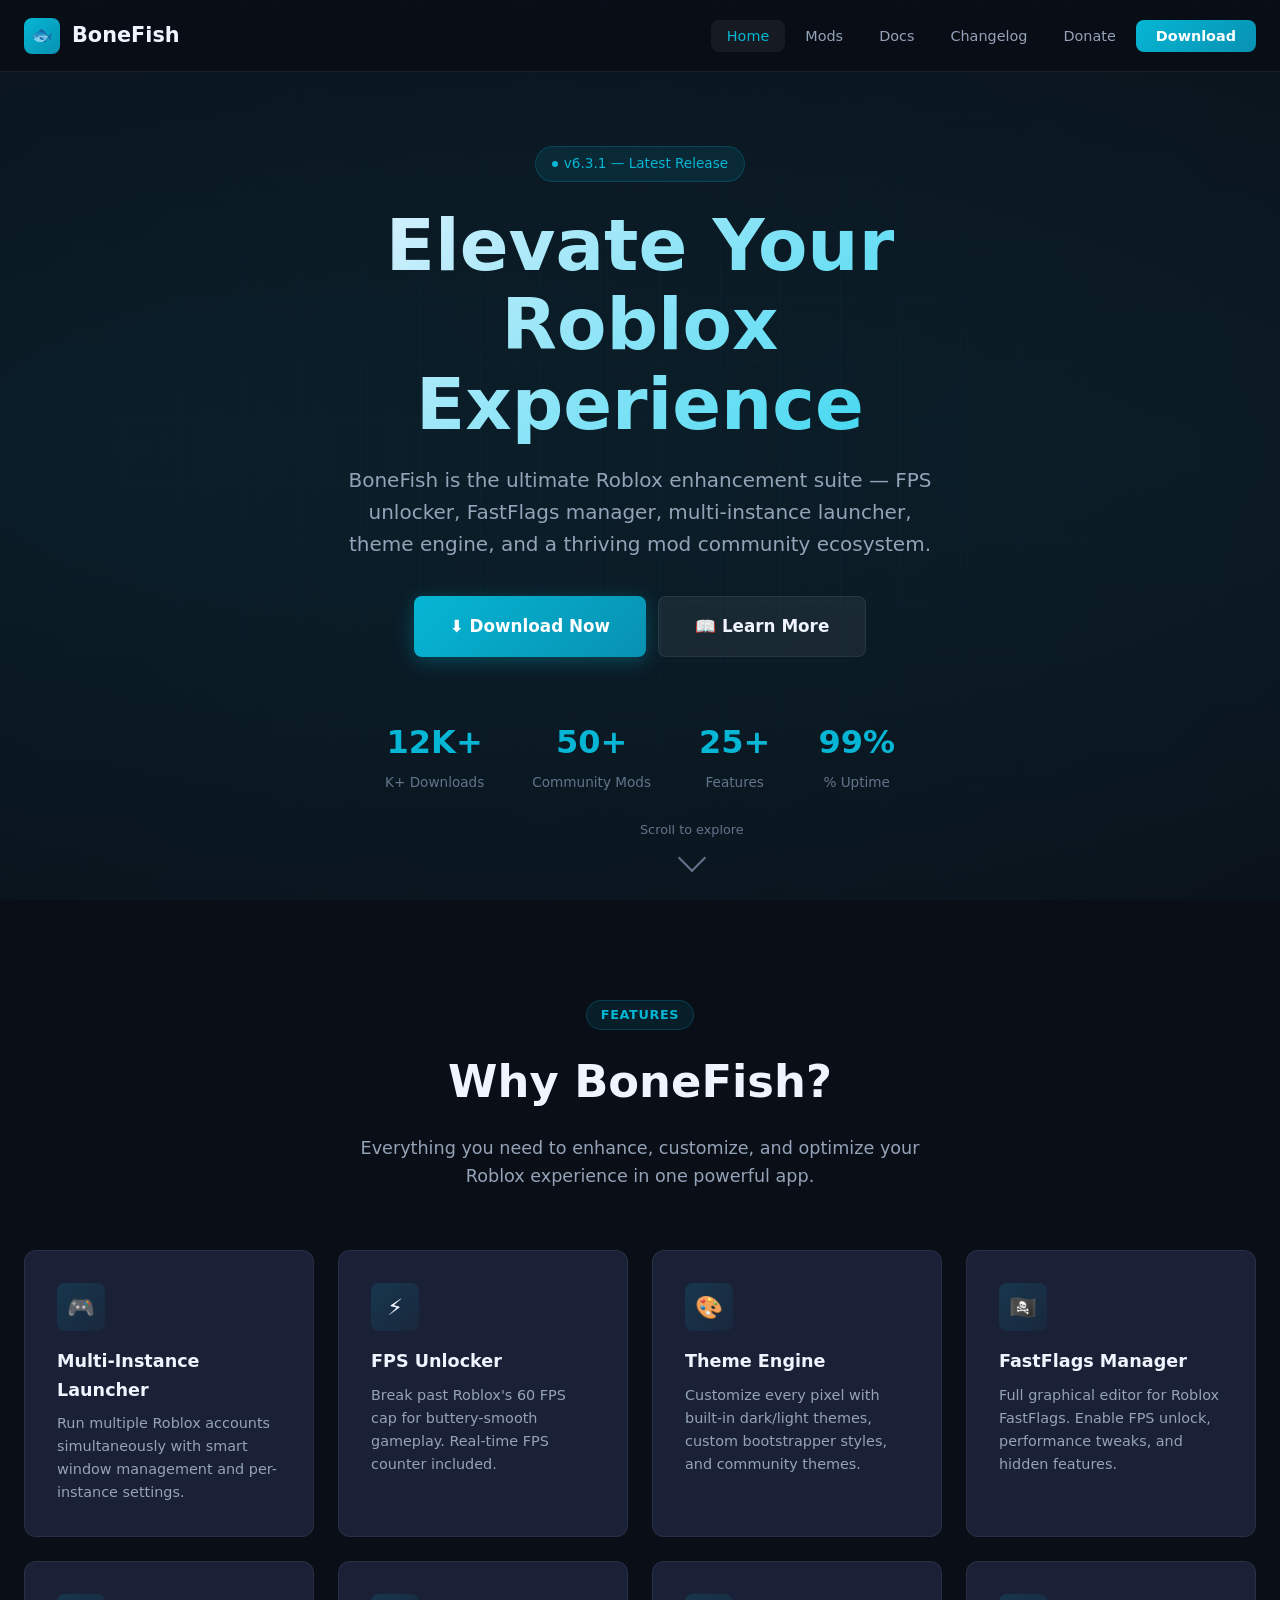
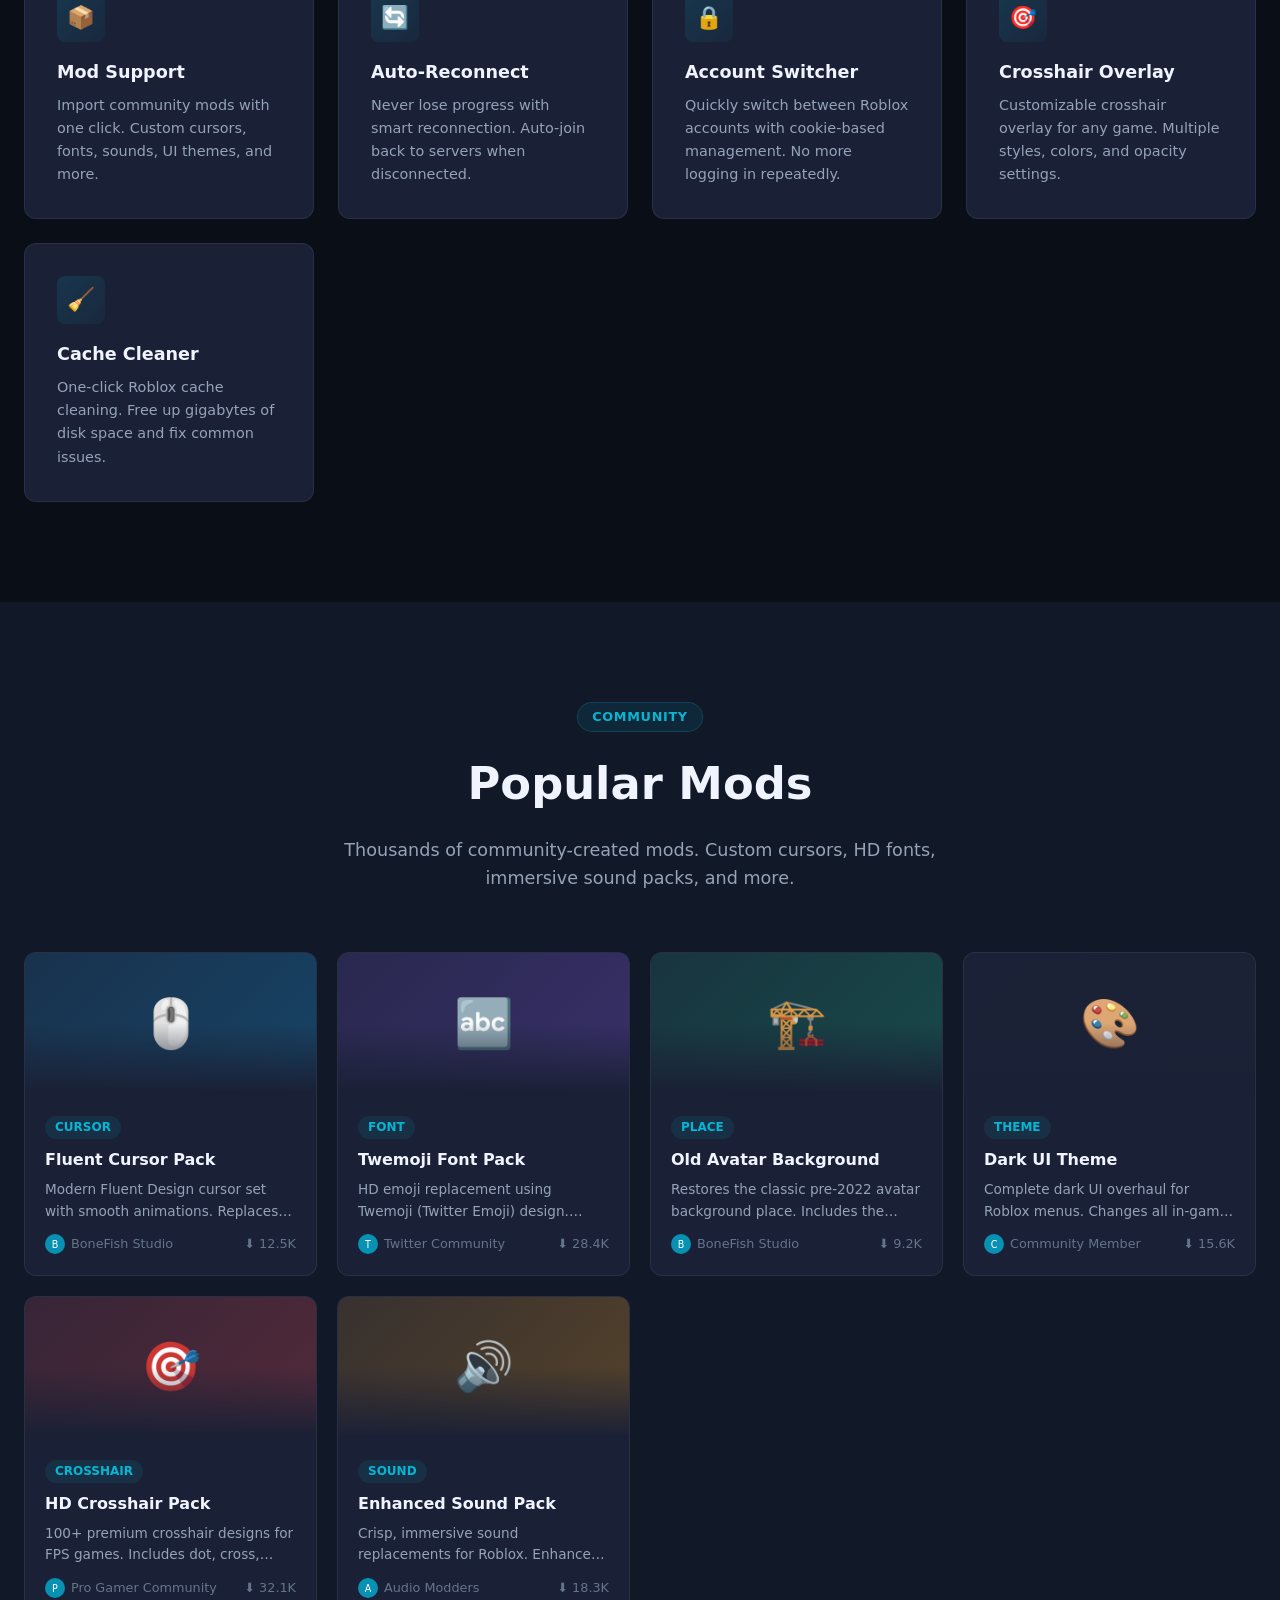
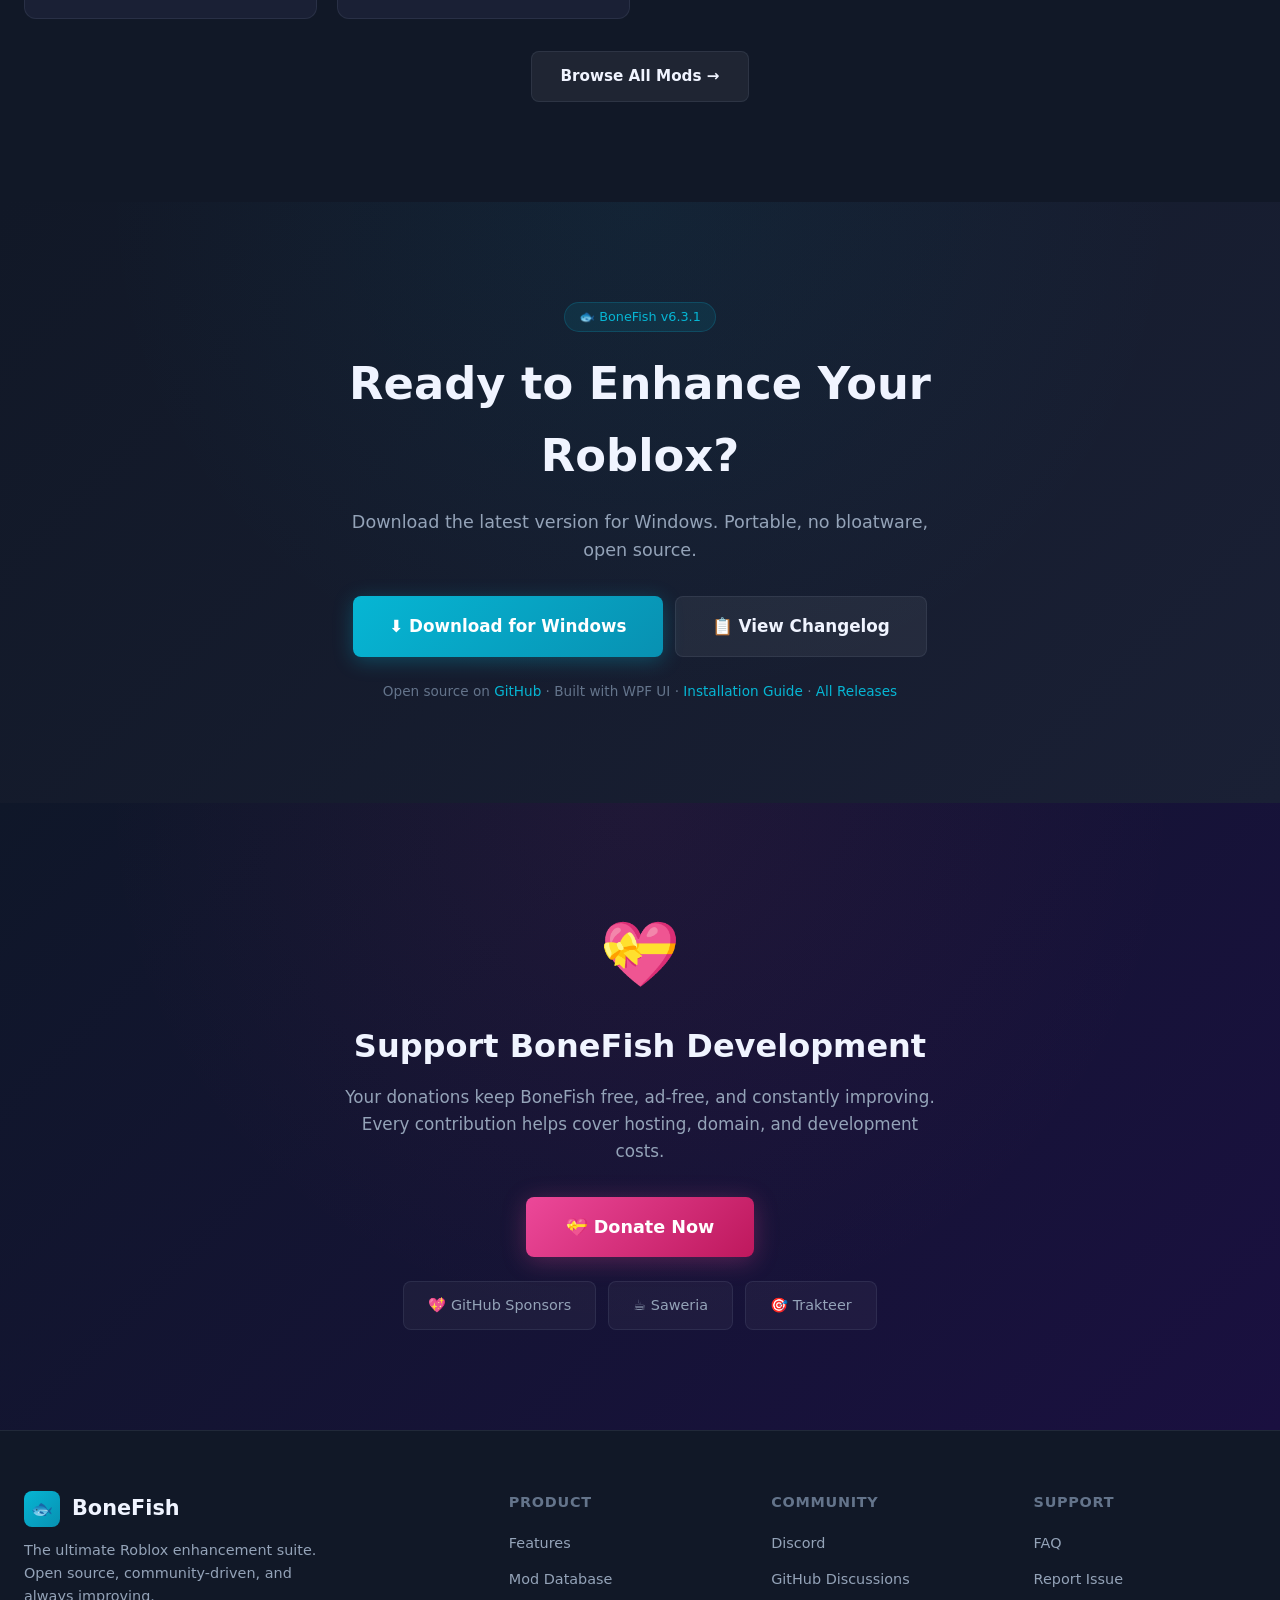
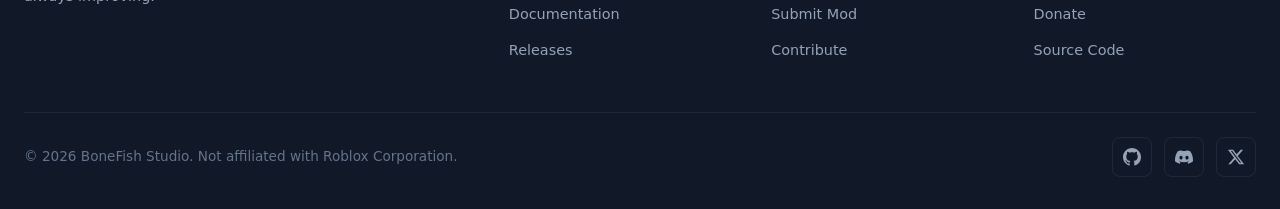
==== index.html @ 042a381a "Changelog: fix link to local page, add localStorage cache, remove unused releases.json" ====
<!DOCTYPE html>
<html lang="en">
<head>
  <meta charset="UTF-8">
  <meta name="viewport" content="width=device-width, initial-scale=1.0">
  
  <!-- Primary Meta Tags -->
  <title>BoneFish — Ultimate Roblox Enhancement Suite for Windows</title>
  <meta name="description" content="BoneFish: open-source Roblox enhancement suite for Windows. FPS unlocker, FastFlags manager, mod support, theme engine, and more. Free download.">
  <link rel="canonical" href="https://bonefishstudioo.vercel.app/">
  
  <!-- Open Graph / Facebook -->
  <meta property="og:type" content="website">
  <meta property="og:url" content="https://bonefishstudioo.vercel.app/">
  <meta property="og:title" content="BoneFish — Ultimate Roblox Enhancement Suite for Windows">
  <meta property="og:description" content="BoneFish: open-source Roblox enhancement suite for Windows. FPS unlocker, FastFlags manager, mod support, theme engine, and more. Free download.">
  <meta property="og:image" content="https://bonefishstudioo.vercel.app/assets/og-image.png">
  
  <!-- Twitter -->
  <meta name="twitter:card" content="summary_large_image">
  <meta name="twitter:title" content="BoneFish — Ultimate Roblox Enhancement Suite for Windows">
  <meta name="twitter:description" content="BoneFish: open-source Roblox enhancement suite for Windows. FPS unlocker, FastFlags manager, mod support, theme engine, and more. Free download.">
  <meta name="twitter:image" content="https://bonefishstudioo.vercel.app/assets/og-image.png">
  
  <!-- JSON-LD Structured Data -->
  <script type="application/ld+json">
  {
    "@context": "https://schema.org",
    "@type": "SoftwareApplication",
    "name": "BoneFish",
    "description": "BoneFish: open-source Roblox enhancement suite for Windows. FPS unlocker, FastFlags manager, mod support, theme engine, and more.",
    "operatingSystem": "Windows 10/11",
    "applicationCategory": "UtilityApplication",
    "offers": {
      "@type": "Offer",
      "price": "0",
      "priceCurrency": "USD"
    },
    "downloadUrl": "https://github.com/BoneFishStudio/BoneFish/releases",
    "author": {
      "@type": "Organization",
      "name": "BoneFish Studio"
    }
  }
  </script>
  
  <link rel="stylesheet" href="css/style.css">
  <link rel="icon" href="data:image/svg+xml,<svg xmlns='http://www.w3.org/2000/svg' viewBox='0 0 32 32'><text y='26' font-size='26'>🐟</text></svg>">
</head>
<body>
  <!-- Navigation -->
  <nav class="nav" id="nav">
    <div class="nav-inner">
      <a href="index.html" class="nav-logo">
        <div class="nav-logo-img">🐟</div>
        BoneFish
      </a>
      <ul class="nav-links">
        <li><a href="index.html" class="active">Home</a></li>
        <li><a href="mods.html">Mods</a></li>
        <li><a href="docs.html">Docs</a></li>
        <li><a href="changelog.html">Changelog</a></li>
        <li><a href="donate.html">Donate</a></li>
        <li><a href="https://github.com/BoneFishStudio/BoneFish/releases" class="nav-cta" target="_blank" rel="noopener">Download</a></li>
      </ul>
      <button class="nav-mobile-btn" id="mobileMenuBtn" aria-label="Menu">
        <svg width="24" height="24" viewBox="0 0 24 24" fill="none" stroke="currentColor" stroke-width="2">
          <path d="M3 12h18M3 6h18M3 18h18"/>
        </svg>
      </button>
    </div>
  </nav>

  <div class="mobile-nav" id="mobileNav">
    <a href="index.html" class="active">🏠 Home</a>
    <a href="mods.html">📦 Mods</a>
    <a href="docs.html">📖 Docs</a>
    <a href="changelog.html">📋 Changelog</a>
    <a href="donate.html">❤️ Donate</a>
    <a href="https://github.com/BoneFishStudio/BoneFish/releases" target="_blank" rel="noopener">⬇️ Download</a>
  </div>

  <!-- Hero Section -->
  <section class="hero">
    <div class="hero-bg">
      <div class="hero-bg-gradient"></div>
      <div class="hero-grid"></div>
      <div class="hero-particles" id="particles"></div>
    </div>
    <div class="hero-content">
      <div class="hero-badge">
        <span class="hero-badge-dot"></span>
        v6.3.1 — Latest Release
      </div>
      <h1>Elevate Your Roblox<br>Experience</h1>
      <p class="hero-subtitle">
        BoneFish is the ultimate Roblox enhancement suite — FPS unlocker, FastFlags manager, 
        multi-instance launcher, theme engine, and a thriving mod community ecosystem.
      </p>
      <div class="hero-actions">
        <a href="https://github.com/BoneFishStudio/BoneFish/releases" class="btn btn-primary btn-lg" target="_blank" rel="noopener">
          ⬇️ Download Now
        </a>
        <a href="docs.html" class="btn btn-secondary btn-lg">
          📖 Learn More
        </a>
      </div>
      <div class="hero-stats">
        <div class="hero-stat">
          <div class="hero-stat-value" data-count="12">0</div>
          <div class="hero-stat-label">K+ Downloads</div>
        </div>
        <div class="hero-stat">
          <div class="hero-stat-value" data-count="50">0</div>
          <div class="hero-stat-label">Community Mods</div>
        </div>
        <div class="hero-stat">
          <div class="hero-stat-value" data-count="25">0</div>
          <div class="hero-stat-label">Features</div>
        </div>
        <div class="hero-stat">
          <div class="hero-stat-value" data-count="99">0</div>
          <div class="hero-stat-label">% Uptime</div>
        </div>
      </div>
    </div>
    <div class="hero-scroll">
      <span>Scroll to explore</span>
      <div class="hero-scroll-arrow"></div>
    </div>
  </section>

  <!-- Features Section -->
  <section class="section" id="features">
    <div class="section-header reveal">
      <span class="section-tag">Features</span>
      <h2 class="section-title">Why BoneFish?</h2>
      <p class="section-desc">Everything you need to enhance, customize, and optimize your Roblox experience in one powerful app.</p>
    </div>
    <div class="features-grid">
      <div class="feature-card reveal reveal-delay-1">
        <div class="feature-icon">🎮</div>
        <h3>Multi-Instance Launcher</h3>
        <p>Run multiple Roblox accounts simultaneously with smart window management and per-instance settings.</p>
      </div>
      <div class="feature-card reveal reveal-delay-2">
        <div class="feature-icon">⚡</div>
        <h3>FPS Unlocker</h3>
        <p>Break past Roblox's 60 FPS cap for buttery-smooth gameplay. Real-time FPS counter included.</p>
      </div>
      <div class="feature-card reveal reveal-delay-3">
        <div class="feature-icon">🎨</div>
        <h3>Theme Engine</h3>
        <p>Customize every pixel with built-in dark/light themes, custom bootstrapper styles, and community themes.</p>
      </div>
      <div class="feature-card reveal reveal-delay-1">
        <div class="feature-icon">🏴‍☠️</div>
        <h3>FastFlags Manager</h3>
        <p>Full graphical editor for Roblox FastFlags. Enable FPS unlock, performance tweaks, and hidden features.</p>
      </div>
      <div class="feature-card reveal reveal-delay-2">
        <div class="feature-icon">📦</div>
        <h3>Mod Support</h3>
        <p>Import community mods with one click. Custom cursors, fonts, sounds, UI themes, and more.</p>
      </div>
      <div class="feature-card reveal reveal-delay-3">
        <div class="feature-icon">🔄</div>
        <h3>Auto-Reconnect</h3>
        <p>Never lose progress with smart reconnection. Auto-join back to servers when disconnected.</p>
      </div>
      <div class="feature-card reveal reveal-delay-1">
        <div class="feature-icon">🔒</div>
        <h3>Account Switcher</h3>
        <p>Quickly switch between Roblox accounts with cookie-based management. No more logging in repeatedly.</p>
      </div>
      <div class="feature-card reveal reveal-delay-2">
        <div class="feature-icon">🎯</div>
        <h3>Crosshair Overlay</h3>
        <p>Customizable crosshair overlay for any game. Multiple styles, colors, and opacity settings.</p>
      </div>
      <div class="feature-card reveal reveal-delay-3">
        <div class="feature-icon">🧹</div>
        <h3>Cache Cleaner</h3>
        <p>One-click Roblox cache cleaning. Free up gigabytes of disk space and fix common issues.</p>
      </div>
    </div>
  </section>

  <!-- Mods Preview Section -->
  <section class="section" style="background: var(--bg-secondary); max-width: none;">
    <div class="" style="max-width:var(--max-width);margin:0 auto;">
      <div class="section-header reveal">
        <span class="section-tag">Community</span>
        <h2 class="section-title">Popular Mods</h2>
        <p class="section-desc">Thousands of community-created mods. Custom cursors, HD fonts, immersive sound packs, and more.</p>
      </div>
      <div class="mods-showcase-grid" id="featuredMods">
        <div class="loading"><div class="spinner"></div></div>
      </div>
      <div class="text-center mt-8 reveal">
        <a href="mods.html" class="btn btn-secondary">Browse All Mods →</a>
      </div>
    </div>
  </section>

  <!-- Download Section -->
  <section class="section download-section" style="max-width: none;">
    <div class="download-content reveal">
      <div class="download-version">🐟 BoneFish v6.3.1</div>
      <h2 class="section-title">Ready to Enhance Your Roblox?</h2>
      <p class="section-desc">Download the latest version for Windows. Portable, no bloatware, open source.</p>
      <div class="download-buttons">
        <a href="https://github.com/BoneFishStudio/BoneFish/releases/download/v6.3.1/BoneFish.exe" class="btn btn-primary btn-lg">
          ⬇️ Download for Windows
        </a>
        <a href="changelog.html" class="btn btn-secondary btn-lg">
          📋 View Changelog
        </a>
      </div>
      <div class="download-info">
        <p>Open source on <a href="https://github.com/BoneFishStudio/BoneFish" target="_blank" rel="noopener">GitHub</a> · 
          Built with WPF UI · 
          <a href="docs.html">Installation Guide</a> · 
          <a href="https://github.com/BoneFishStudio/BoneFish/releases">All Releases</a></p>
      </div>
    </div>
  </section>

  <!-- Donate Section -->
  <section class="section donate-section" style="max-width: none;">
    <div class="donate-content reveal">
      <div class="donate-icon">💝</div>
      <h2>Support BoneFish Development</h2>
      <p>Your donations keep BoneFish free, ad-free, and constantly improving. Every contribution helps cover hosting, domain, and development costs.</p>
      <a href="http://tako.id/SiMahiro/gift" class="donate-btn" target="_blank" rel="noopener">
        💝 Donate Now
      </a>
      <div class="donate-methods">
        <a href="https://github.com/sponsors/BoneFishStudio" class="donate-method" target="_blank" rel="noopener">💖 GitHub Sponsors</a>
        <a href="https://saweria.co/BoneFish" class="donate-method" target="_blank" rel="noopener">☕ Saweria</a>
        <a href="https://trakteer.id/BoneFish" class="donate-method" target="_blank" rel="noopener">🎯 Trakteer</a>
      </div>
    </div>
  </section>

  <!-- Footer -->
  <footer class="footer">
    <div class="footer-inner">
      <div class="footer-grid">
        <div class="footer-brand">
          <a href="index.html" class="nav-logo">
            <div class="nav-logo-img">🐟</div>
            BoneFish
          </a>
          <p>The ultimate Roblox enhancement suite. Open source, community-driven, and always improving.</p>
        </div>
        <div class="footer-col">
          <h4>Product</h4>
          <ul>
            <li><a href="index.html#features">Features</a></li>
            <li><a href="mods.html">Mod Database</a></li>
            <li><a href="docs.html">Documentation</a></li>
            <li><a href="https://github.com/BoneFishStudio/BoneFish/releases">Releases</a></li>
          </ul>
        </div>
        <div class="footer-col">
          <h4>Community</h4>
          <ul>
            <li><a href="https://discord.gg/bonefish" target="_blank" rel="noopener">Discord</a></li>
            <li><a href="https://github.com/BoneFishStudio/BoneFish/discussions" target="_blank" rel="noopener">GitHub Discussions</a></li>
            <li><a href="mods.html">Submit Mod</a></li>
            <li><a href="https://github.com/BoneFishStudio/BoneFish/blob/main/CONTRIBUTING.md" target="_blank" rel="noopener">Contribute</a></li>
          </ul>
        </div>
        <div class="footer-col">
          <h4>Support</h4>
          <ul>
            <li><a href="docs.html">FAQ</a></li>
            <li><a href="https://github.com/BoneFishStudio/BoneFish/issues" target="_blank" rel="noopener">Report Issue</a></li>
            <li><a href="donate.html">Donate</a></li>
            <li><a href="https://github.com/BoneFishStudio/BoneFish" target="_blank" rel="noopener">Source Code</a></li>
          </ul>
        </div>
      </div>
      <div class="footer-bottom">
        <span>&copy; 2026 BoneFish Studio. Not affiliated with Roblox Corporation.</span>
        <div class="footer-socials">
          <a href="https://github.com/BoneFishStudio" target="_blank" rel="noopener" title="GitHub">
            <svg width="18" height="18" viewBox="0 0 24 24" fill="currentColor"><path d="M12 0C5.37 0 0 5.37 0 12c0 5.31 3.435 9.795 8.205 11.385.6.105.825-.255.825-.57 0-.285-.015-1.23-.015-2.235-3.015.555-3.795-.735-4.035-1.41-.135-.345-.72-1.41-1.23-1.695-.42-.225-1.02-.78-.015-.795.945-.015 1.62.87 1.845 1.23 1.08 1.815 2.805 1.305 3.495.99.105-.78.42-1.305.765-1.605-2.67-.3-5.46-1.335-5.46-5.925 0-1.305.465-2.385 1.23-3.225-.12-.3-.54-1.53.12-3.18 0 0 1.005-.315 3.3 1.23.96-.27 1.98-.405 3-.405s2.04.135 3 .405c2.295-1.56 3.3-1.23 3.3-1.23.66 1.65.24 2.88.12 3.18.765.84 1.23 1.905 1.23 3.225 0 4.605-2.805 5.625-5.475 5.925.435.375.81 1.095.81 2.22 0 1.605-.015 2.895-.015 3.3 0 .315.225.69.825.57A12.02 12.02 0 0024 12c0-6.63-5.37-12-12-12z"/></svg>
          </a>
          <a href="https://discord.gg/bonefish" target="_blank" rel="noopener" title="Discord">
            <svg width="18" height="18" viewBox="0 0 24 24" fill="currentColor"><path d="M20.317 4.37a19.791 19.791 0 00-4.885-1.515.074.074 0 00-.079.037c-.21.375-.444.864-.608 1.25a18.27 18.27 0 00-5.487 0 12.64 12.64 0 00-.617-1.25.077.077 0 00-.079-.037A19.736 19.736 0 003.677 4.37a.07.07 0 00-.032.027C.533 9.046-.32 13.58.099 18.057a.082.082 0 00.031.057 19.9 19.9 0 005.993 3.03.078.078 0 00.084-.028 14.09 14.09 0 001.226-1.994.076.076 0 00-.041-.106 13.107 13.107 0 01-1.872-.892.077.077 0 01-.008-.128 10.2 10.2 0 00.372-.292.074.074 0 01.077-.01c3.928 1.793 8.18 1.793 12.062 0a.074.074 0 01.078.01c.12.098.246.198.373.292a.077.077 0 01-.006.127 12.299 12.299 0 01-1.873.892.077.077 0 00-.041.107c.36.698.772 1.362 1.225 1.993a.076.076 0 00.084.028 19.839 19.839 0 006.002-3.03.077.077 0 00.032-.054c.5-5.177-.838-9.674-3.549-13.66a.061.061 0 00-.031-.03zM8.02 15.33c-1.183 0-2.157-1.085-2.157-2.419 0-1.333.956-2.419 2.157-2.419 1.21 0 2.176 1.096 2.157 2.42 0 1.333-.956 2.418-2.157 2.418zm7.975 0c-1.183 0-2.157-1.085-2.157-2.419 0-1.333.955-2.419 2.157-2.419 1.21 0 2.176 1.096 2.157 2.42 0 1.333-.946 2.418-2.157 2.418z"/></svg>
          </a>
          <a href="https://twitter.com/BoneFishStudio" target="_blank" rel="noopener" title="Twitter">
            <svg width="18" height="18" viewBox="0 0 24 24" fill="currentColor"><path d="M18.244 2.25h3.308l-7.227 8.26 8.502 11.24H16.17l-5.214-6.817L4.99 21.75H1.68l7.73-8.835L1.254 2.25H8.08l4.713 6.231zm-1.161 17.52h1.833L7.084 4.126H5.117z"/></svg>
          </a>
        </div>
      </div>
    </div>
  </footer>

  <script src="js/main.js"></script>
</body>
</html>
---- css/style.css ----
/* ============================================================
   BONEFISH — Complete Website Stylesheet
   ============================================================ */

/* --- CSS Variables --- */
:root {
  --bg-primary: #0a0e17;
  --bg-secondary: #111827;
  --bg-card: #1a2035;
  --bg-card-hover: #1f2840;
  --bg-glass: rgba(26, 32, 53, 0.85);
  --bg-nav: rgba(10, 14, 23, 0.95);
  
  --text-primary: #f0f4ff;
  --text-secondary: #94a3b8;
  --text-muted: #64748b;
  
  --accent: #06b6d4;
  --accent-light: #22d3ee;
  --accent-dark: #0891b2;
  --accent-glow: rgba(6, 182, 212, 0.3);
  
  --danger: #ef4444;
  --danger-glow: rgba(239, 68, 68, 0.3);
  --success: #22c55e;
  --warning: #f59e0b;
  
  --border: rgba(148, 163, 184, 0.12);
  --border-light: rgba(148, 163, 184, 0.08);
  
  --radius: 12px;
  --radius-sm: 8px;
  --radius-lg: 16px;
  --radius-xl: 24px;
  
  --shadow: 0 4px 24px rgba(0, 0, 0, 0.3);
  --shadow-lg: 0 8px 48px rgba(0, 0, 0, 0.5);
  --shadow-glow: 0 0 40px var(--accent-glow);
  
  --font: 'Segoe UI', system-ui, -apple-system, sans-serif;
  --font-mono: 'JetBrains Mono', 'Cascadia Code', 'Fira Code', monospace;
  
  --nav-height: 72px;
  --max-width: 1280px;
}

/* --- Reset & Base --- */
*, *::before, *::after { box-sizing: border-box; margin: 0; padding: 0; }

html {
  scroll-behavior: smooth;
  font-size: 16px;
}

body {
  font-family: var(--font);
  background: var(--bg-primary);
  color: var(--text-primary);
  line-height: 1.6;
  overflow-x: hidden;
  -webkit-font-smoothing: antialiased;
}

a { color: var(--accent); text-decoration: none; transition: color 0.2s; }
a:hover { color: var(--accent-light); }

img { max-width: 100%; height: auto; }
button { cursor: pointer; font-family: inherit; }

::selection { background: var(--accent); color: #fff; }

/* Scrollbar */
::-webkit-scrollbar { width: 8px; }
::-webkit-scrollbar-track { background: var(--bg-primary); }
::-webkit-scrollbar-thumb { background: var(--border); border-radius: 4px; }
::-webkit-scrollbar-thumb:hover { background: var(--text-muted); }

/* --- Navigation --- */
.nav {
  position: fixed;
  top: 0; left: 0; right: 0;
  z-index: 1000;
  background: var(--bg-nav);
  backdrop-filter: blur(20px);
  -webkit-backdrop-filter: blur(20px);
  border-bottom: 1px solid var(--border);
  height: var(--nav-height);
  transition: transform 0.3s ease;
}

.nav.hidden { transform: translateY(-100%); }

.nav-inner {
  max-width: var(--max-width);
  margin: 0 auto;
  padding: 0 24px;
  height: 100%;
  display: flex;
  align-items: center;
  justify-content: space-between;
}

.nav-logo {
  display: flex;
  align-items: center;
  gap: 12px;
  font-size: 1.3rem;
  font-weight: 700;
  color: var(--text-primary);
}

.nav-logo-img {
  width: 36px;
  height: 36px;
  background: linear-gradient(135deg, var(--accent), var(--accent-dark));
  border-radius: var(--radius-sm);
  display: flex;
  align-items: center;
  justify-content: center;
  font-size: 1.1rem;
}

.nav-links {
  display: flex;
  align-items: center;
  gap: 4px;
  list-style: none;
}

.nav-links a {
  color: var(--text-secondary);
  padding: 8px 16px;
  border-radius: var(--radius-sm);
  font-size: 0.9rem;
  font-weight: 500;
  transition: all 0.2s;
}

.nav-links a:hover,
.nav-links a.active {
  color: var(--text-primary);
  background: rgba(255,255,255,0.05);
}

.nav-links a.active { color: var(--accent); }

.nav-cta {
  background: linear-gradient(135deg, var(--accent), var(--accent-dark)) !important;
  color: #fff !important;
  padding: 8px 20px !important;
  border-radius: var(--radius-sm) !important;
  font-weight: 600 !important;
}

.nav-cta:hover {
  transform: translateY(-1px);
  box-shadow: var(--shadow-glow);
}

.nav-mobile-btn {
  display: none;
  background: none;
  border: none;
  color: var(--text-primary);
  font-size: 1.5rem;
  padding: 8px;
}

/* --- Mobile Nav --- */
.mobile-nav {
  display: none;
  position: fixed;
  top: var(--nav-height);
  left: 0; right: 0;
  background: var(--bg-glass);
  backdrop-filter: blur(20px);
  border-bottom: 1px solid var(--border);
  z-index: 999;
  padding: 16px 24px;
  transform: translateY(-120%);
  transition: transform 0.3s ease;
}

.mobile-nav.open { transform: translateY(0); }

.mobile-nav a {
  display: block;
  padding: 12px 16px;
  color: var(--text-secondary);
  border-radius: var(--radius-sm);
  font-weight: 500;
}

.mobile-nav a:hover,
.mobile-nav a.active { background: rgba(255,255,255,0.05); color: var(--text-primary); }

/* --- Buttons --- */
.btn {
  display: inline-flex;
  align-items: center;
  gap: 8px;
  padding: 12px 28px;
  border-radius: var(--radius-sm);
  font-weight: 600;
  font-size: 0.95rem;
  border: none;
  transition: all 0.25s ease;
  text-decoration: none;
}

.btn:hover { transform: translateY(-2px); }
.btn:active { transform: translateY(0); }

.btn-primary {
  background: linear-gradient(135deg, var(--accent), var(--accent-dark));
  color: #fff;
  box-shadow: 0 4px 20px var(--accent-glow);
}
.btn-primary:hover { box-shadow: 0 6px 30px var(--accent-glow); }

.btn-secondary {
  background: rgba(255,255,255,0.06);
  color: var(--text-primary);
  border: 1px solid var(--border);
}
.btn-secondary:hover { background: rgba(255,255,255,0.1); border-color: var(--accent); }

.btn-danger {
  background: linear-gradient(135deg, #dc2626, #b91c1c);
  color: #fff;
}
.btn-danger:hover { box-shadow: 0 4px 20px var(--danger-glow); }

.btn-ghost {
  background: transparent;
  color: var(--text-secondary);
}
.btn-ghost:hover { background: rgba(255,255,255,0.05); color: var(--text-primary); }

.btn-lg { padding: 16px 36px; font-size: 1.05rem; }
.btn-sm { padding: 8px 16px; font-size: 0.85rem; }
.btn-icon { width: 44px; height: 44px; padding: 0; justify-content: center; }

/* --- Hero Section --- */
.hero {
  min-height: 100vh;
  display: flex;
  align-items: center;
  justify-content: center;
  position: relative;
  overflow: hidden;
  padding: 120px 24px 80px;
}

.hero-bg {
  position: absolute;
  inset: 0;
  z-index: 0;
}

.hero-bg-gradient {
  position: absolute;
  top: -50%;
  left: -50%;
  width: 200%;
  height: 200%;
  background: radial-gradient(ellipse at 30% 50%, rgba(6, 182, 212, 0.08) 0%, transparent 60%),
              radial-gradient(ellipse at 70% 50%, rgba(34, 211, 238, 0.05) 0%, transparent 60%);
  animation: gradientShift 20s ease infinite;
}

@keyframes gradientShift {
  0%, 100% { transform: translate(0, 0) rotate(0deg); }
  33% { transform: translate(2%, -1%) rotate(1deg); }
  66% { transform: translate(-1%, 1%) rotate(-1deg); }
}

.hero-particles {
  position: absolute;
  inset: 0;
  overflow: hidden;
}

.particle {
  position: absolute;
  width: 3px;
  height: 3px;
  background: var(--accent);
  border-radius: 50%;
  opacity: 0;
  animation: particleFloat 8s infinite;
}

@keyframes particleFloat {
  0% { opacity: 0; transform: translateY(0) scale(0); }
  10% { opacity: 0.6; }
  90% { opacity: 0.2; }
  100% { opacity: 0; transform: translateY(-100vh) scale(1); }
}

.hero-grid {
  position: absolute;
  inset: 0;
  background-image: linear-gradient(rgba(6, 182, 212, 0.03) 1px, transparent 1px),
                    linear-gradient(90deg, rgba(6, 182, 212, 0.03) 1px, transparent 1px);
  background-size: 60px 60px;
  mask-image: radial-gradient(ellipse at center, black 30%, transparent 70%);
  -webkit-mask-image: radial-gradient(ellipse at center, black 30%, transparent 70%);
}

.hero-content {
  position: relative;
  z-index: 1;
  max-width: 800px;
  text-align: center;
}

.hero-badge {
  display: inline-flex;
  align-items: center;
  gap: 6px;
  padding: 6px 16px;
  background: rgba(6, 182, 212, 0.1);
  border: 1px solid rgba(6, 182, 212, 0.2);
  border-radius: 100px;
  font-size: 0.85rem;
  color: var(--accent);
  margin-bottom: 24px;
  animation: fadeInUp 0.6s ease;
}

.hero-badge-dot {
  width: 6px;
  height: 6px;
  background: var(--accent);
  border-radius: 50%;
  animation: pulse 2s infinite;
}

@keyframes pulse {
  0%, 100% { opacity: 1; }
  50% { opacity: 0.3; }
}

.hero h1 {
  font-size: clamp(2.5rem, 6vw, 4.5rem);
  font-weight: 800;
  line-height: 1.1;
  margin-bottom: 20px;
  background: linear-gradient(135deg, #f0f4ff 0%, var(--accent-light) 100%);
  -webkit-background-clip: text;
  -webkit-text-fill-color: transparent;
  background-clip: text;
  animation: fadeInUp 0.6s ease 0.1s both;
}

.hero-subtitle {
  font-size: clamp(1.05rem, 2vw, 1.25rem);
  color: var(--text-secondary);
  max-width: 600px;
  margin: 0 auto 36px;
  animation: fadeInUp 0.6s ease 0.2s both;
}

.hero-actions {
  display: flex;
  gap: 12px;
  justify-content: center;
  flex-wrap: wrap;
  animation: fadeInUp 0.6s ease 0.3s both;
}

.hero-stats {
  display: flex;
  justify-content: center;
  gap: 48px;
  margin-top: 60px;
  animation: fadeInUp 0.6s ease 0.4s both;
}

.hero-stat { text-align: center; }

.hero-stat-value {
  font-size: 2rem;
  font-weight: 700;
  color: var(--accent);
}

.hero-stat-label {
  font-size: 0.85rem;
  color: var(--text-muted);
  margin-top: 4px;
}

.hero-scroll {
  position: absolute;
  bottom: 32px;
  left: 50%;
  transform: translateX(-50%);
  color: var(--text-muted);
  font-size: 0.8rem;
  display: flex;
  flex-direction: column;
  align-items: center;
  gap: 8px;
  animation: fadeInUp 0.6s ease 0.6s both;
}

.hero-scroll-arrow {
  width: 20px;
  height: 20px;
  border-right: 2px solid var(--text-muted);
  border-bottom: 2px solid var(--text-muted);
  transform: rotate(45deg);
  animation: scrollBounce 2s infinite;
}

@keyframes scrollBounce {
  0%, 100% { transform: rotate(45deg) translate(0, 0); }
  50% { transform: rotate(45deg) translate(4px, 4px); }
}

@keyframes fadeInUp {
  from { opacity: 0; transform: translateY(20px); }
  to { opacity: 1; transform: translateY(0); }
}

/* --- Section Common --- */
.section {
  padding: 100px 24px;
  max-width: var(--max-width);
  margin: 0 auto;
}

.section-header {
  text-align: center;
  margin-bottom: 60px;
}

.section-tag {
  display: inline-block;
  padding: 4px 14px;
  background: rgba(6, 182, 212, 0.1);
  border: 1px solid rgba(6, 182, 212, 0.2);
  border-radius: 100px;
  font-size: 0.8rem;
  color: var(--accent);
  text-transform: uppercase;
  letter-spacing: 0.05em;
  font-weight: 600;
  margin-bottom: 16px;
}

.section-title {
  font-size: clamp(1.8rem, 4vw, 2.8rem);
  font-weight: 700;
  margin-bottom: 16px;
}

.section-desc {
  color: var(--text-secondary);
  font-size: 1.1rem;
  max-width: 600px;
  margin: 0 auto;
}

/* --- Features Section --- */
.features-grid {
  display: grid;
  grid-template-columns: repeat(auto-fit, minmax(280px, 1fr));
  gap: 24px;
}

.feature-card {
  background: var(--bg-card);
  border: 1px solid var(--border);
  border-radius: var(--radius);
  padding: 32px;
  transition: all 0.3s ease;
  position: relative;
  overflow: hidden;
}

.feature-card::before {
  content: '';
  position: absolute;
  top: 0;
  left: 0;
  right: 0;
  height: 3px;
  background: linear-gradient(90deg, transparent, var(--accent), transparent);
  opacity: 0;
  transition: opacity 0.3s;
}

.feature-card:hover {
  transform: translateY(-4px);
  border-color: rgba(6, 182, 212, 0.3);
  box-shadow: 0 8px 32px rgba(0, 0, 0, 0.3);
}

.feature-card:hover::before { opacity: 1; }

.feature-icon {
  width: 48px;
  height: 48px;
  background: linear-gradient(135deg, rgba(6, 182, 212, 0.15), rgba(6, 182, 212, 0.05));
  border-radius: var(--radius-sm);
  display: flex;
  align-items: center;
  justify-content: center;
  font-size: 1.4rem;
  margin-bottom: 16px;
}

.feature-card h3 {
  font-size: 1.1rem;
  font-weight: 600;
  margin-bottom: 8px;
}

.feature-card p {
  color: var(--text-secondary);
  font-size: 0.9rem;
  line-height: 1.6;
}

/* --- Mods Showcase Section --- */
.mods-showcase-grid {
  display: grid;
  grid-template-columns: repeat(auto-fill, minmax(260px, 1fr));
  gap: 20px;
}

.mod-card {
  background: var(--bg-card);
  border: 1px solid var(--border);
  border-radius: var(--radius);
  overflow: hidden;
  transition: all 0.3s ease;
  cursor: pointer;
}

.mod-card:hover {
  transform: translateY(-4px);
  border-color: rgba(6, 182, 212, 0.3);
  box-shadow: 0 8px 32px rgba(0, 0, 0, 0.3);
}

.mod-card-preview {
  height: 140px;
  background: linear-gradient(135deg, var(--bg-secondary), var(--bg-card));
  display: flex;
  align-items: center;
  justify-content: center;
  font-size: 3rem;
  position: relative;
  overflow: hidden;
}

.mod-card-preview::after {
  content: '';
  position: absolute;
  inset: 0;
  background: linear-gradient(to bottom, transparent 50%, var(--bg-card));
}

.mod-card-body {
  padding: 20px;
}

.mod-card-category {
  display: inline-block;
  padding: 2px 10px;
  background: rgba(6, 182, 212, 0.1);
  border-radius: 100px;
  font-size: 0.75rem;
  color: var(--accent);
  font-weight: 600;
  text-transform: uppercase;
  margin-bottom: 8px;
}

.mod-card h4 {
  font-size: 1rem;
  font-weight: 600;
  margin-bottom: 6px;
}

.mod-card p {
  color: var(--text-secondary);
  font-size: 0.85rem;
  margin-bottom: 12px;
  display: -webkit-box;
  -webkit-line-clamp: 2;
  -webkit-box-orient: vertical;
  overflow: hidden;
}

.mod-card-footer {
  display: flex;
  align-items: center;
  justify-content: space-between;
  font-size: 0.8rem;
  color: var(--text-muted);
}

.mod-card-author {
  display: flex;
  align-items: center;
  gap: 6px;
}

.mod-card-author-avatar {
  width: 20px;
  height: 20px;
  border-radius: 50%;
  background: var(--accent-dark);
  display: flex;
  align-items: center;
  justify-content: center;
  font-size: 0.6rem;
  color: #fff;
}

.mod-card-downloads {
  display: flex;
  align-items: center;
  gap: 4px;
}

/* --- Download Section --- */
.download-section {
  background: linear-gradient(135deg, var(--bg-secondary), var(--bg-card));
  position: relative;
  overflow: hidden;
}

.download-section::before {
  content: '';
  position: absolute;
  inset: 0;
  background: radial-gradient(ellipse at 50% 0%, rgba(6, 182, 212, 0.06) 0%, transparent 60%);
}

.download-content {
  position: relative;
  z-index: 1;
  text-align: center;
  max-width: 600px;
  margin: 0 auto;
}

.download-version {
  display: inline-block;
  padding: 4px 14px;
  background: rgba(6, 182, 212, 0.1);
  border: 1px solid rgba(6, 182, 212, 0.2);
  border-radius: 100px;
  font-size: 0.8rem;
  color: var(--accent);
  margin-bottom: 16px;
}

.download-buttons {
  display: flex;
  gap: 12px;
  justify-content: center;
  flex-wrap: wrap;
  margin-top: 32px;
}

.download-info {
  margin-top: 24px;
  font-size: 0.85rem;
  color: var(--text-muted);
}

.download-info a { color: var(--accent); }

/* --- Donate Section --- */
.donate-section {
  background: linear-gradient(135deg, #0f1729, #1a1040);
  position: relative;
  overflow: hidden;
}

.donate-section::before {
  content: '';
  position: absolute;
  inset: 0;
  background: radial-gradient(ellipse at 50% 0%, rgba(236, 72, 153, 0.06) 0%, transparent 60%);
}

.donate-content {
  position: relative;
  z-index: 1;
  text-align: center;
  max-width: 600px;
  margin: 0 auto;
}

.donate-icon {
  font-size: 4rem;
  margin-bottom: 16px;
  animation: heartBeat 2s ease infinite;
}

@keyframes heartBeat {
  0%, 100% { transform: scale(1); }
  15% { transform: scale(1.15); }
  30% { transform: scale(1); }
  45% { transform: scale(1.1); }
  60% { transform: scale(1); }
}

.donate-content h2 {
  font-size: 2rem;
  font-weight: 700;
  margin-bottom: 12px;
}

.donate-content p {
  color: var(--text-secondary);
  margin-bottom: 32px;
  font-size: 1.05rem;
}

.donate-btn {
  background: linear-gradient(135deg, #ec4899, #be185d);
  color: #fff;
  padding: 16px 40px;
  font-size: 1.1rem;
  border: none;
  border-radius: var(--radius-sm);
  font-weight: 700;
  display: inline-flex;
  align-items: center;
  gap: 10px;
  transition: all 0.3s ease;
  text-decoration: none;
  box-shadow: 0 4px 24px rgba(236, 72, 153, 0.3);
}

.donate-btn:hover {
  transform: translateY(-3px);
  box-shadow: 0 8px 40px rgba(236, 72, 153, 0.4);
}

.donate-methods {
  display: flex;
  gap: 12px;
  justify-content: center;
  flex-wrap: wrap;
  margin-top: 24px;
}

.donate-method {
  padding: 12px 24px;
  background: rgba(255,255,255,0.04);
  border: 1px solid var(--border);
  border-radius: var(--radius-sm);
  color: var(--text-secondary);
  font-size: 0.9rem;
  transition: all 0.2s;
  text-decoration: none;
}

.donate-method:hover {
  background: rgba(255,255,255,0.08);
  border-color: var(--accent);
  color: var(--text-primary);
}

/* --- Footer --- */
.footer {
  background: var(--bg-secondary);
  border-top: 1px solid var(--border);
  padding: 60px 24px 32px;
}

.footer-inner {
  max-width: var(--max-width);
  margin: 0 auto;
}

.footer-grid {
  display: grid;
  grid-template-columns: 2fr 1fr 1fr 1fr;
  gap: 40px;
  margin-bottom: 40px;
}

.footer-brand p {
  color: var(--text-secondary);
  font-size: 0.9rem;
  margin-top: 12px;
  max-width: 320px;
}

.footer-col h4 {
  font-size: 0.9rem;
  font-weight: 600;
  margin-bottom: 16px;
  text-transform: uppercase;
  letter-spacing: 0.05em;
  color: var(--text-muted);
}

.footer-col ul {
  list-style: none;
}

.footer-col li { margin-bottom: 10px; }

.footer-col a {
  color: var(--text-secondary);
  font-size: 0.9rem;
}

.footer-col a:hover { color: var(--accent); }

.footer-bottom {
  border-top: 1px solid var(--border);
  padding-top: 24px;
  display: flex;
  justify-content: space-between;
  align-items: center;
  flex-wrap: wrap;
  gap: 12px;
  font-size: 0.85rem;
  color: var(--text-muted);
}

.footer-socials {
  display: flex;
  gap: 12px;
}

.footer-socials a {
  width: 40px;
  height: 40px;
  display: flex;
  align-items: center;
  justify-content: center;
  border: 1px solid var(--border);
  border-radius: var(--radius-sm);
  color: var(--text-secondary);
  transition: all 0.2s;
}

.footer-socials a:hover {
  border-color: var(--accent);
  color: var(--accent);
  transform: translateY(-2px);
}

/* ============================================================
   MODS PAGE
   ============================================================ */

.page-header {
  padding: calc(var(--nav-height) + 60px) 24px 40px;
  text-align: center;
}

.page-header h1 { font-size: 2.5rem; font-weight: 700; margin-bottom: 12px; }
.page-header p { color: var(--text-secondary); max-width: 500px; margin: 0 auto; }

.search-bar {
  max-width: 700px;
  margin: 0 auto 40px;
  padding: 0 24px;
  position: relative;
}

.search-bar input {
  width: 100%;
  padding: 16px 20px 16px 52px;
  background: var(--bg-card);
  border: 1px solid var(--border);
  border-radius: var(--radius);
  color: var(--text-primary);
  font-size: 1rem;
  transition: all 0.2s;
  outline: none;
}

.search-bar input:focus {
  border-color: var(--accent);
  box-shadow: 0 0 0 3px var(--accent-glow);
}

.search-bar input::placeholder { color: var(--text-muted); }

.search-bar-icon {
  position: absolute;
  left: 44px;
  top: 50%;
  transform: translateY(-50%);
  color: var(--text-muted);
  font-size: 1.1rem;
}

.filter-bar {
  padding: 0 24px;
  max-width: var(--max-width);
  margin: 0 auto 32px;
  display: flex;
  gap: 8px;
  flex-wrap: wrap;
  justify-content: center;
}

.filter-btn {
  padding: 8px 18px;
  background: transparent;
  border: 1px solid var(--border);
  border-radius: 100px;
  color: var(--text-secondary);
  font-size: 0.85rem;
  font-weight: 500;
  transition: all 0.2s;
}

.filter-btn:hover {
  border-color: var(--accent);
  color: var(--text-primary);
}

.filter-btn.active {
  background: var(--accent);
  border-color: var(--accent);
  color: #fff;
}

.mods-container {
  max-width: var(--max-width);
  margin: 0 auto;
  padding: 0 24px 80px;
  display: grid;
  grid-template-columns: repeat(auto-fill, minmax(300px, 1fr));
  gap: 20px;
}

.mod-count {
  max-width: var(--max-width);
  margin: 0 auto;
  padding: 0 24px 16px;
  color: var(--text-muted);
  font-size: 0.9rem;
}

/* --- Mod Detail Modal --- */
.modal-overlay {
  display: none;
  position: fixed;
  inset: 0;
  background: rgba(0, 0, 0, 0.7);
  backdrop-filter: blur(4px);
  z-index: 2000;
  align-items: center;
  justify-content: center;
  padding: 24px;
}

.modal-overlay.open { display: flex; }

.modal {
  background: var(--bg-card);
  border: 1px solid var(--border);
  border-radius: var(--radius-lg);
  max-width: 600px;
  width: 100%;
  max-height: 80vh;
  overflow-y: auto;
  animation: modalIn 0.3s ease;
}

@keyframes modalIn {
  from { opacity: 0; transform: scale(0.95) translateY(10px); }
  to { opacity: 1; transform: scale(1) translateY(0); }
}

.modal-header {
  padding: 24px 24px 0;
  display: flex;
  justify-content: space-between;
  align-items: flex-start;
}

.modal-header h2 { font-size: 1.4rem; font-weight: 700; }

.modal-close {
  background: none;
  border: none;
  color: var(--text-muted);
  font-size: 1.5rem;
  transition: color 0.2s;
}

.modal-close:hover { color: var(--text-primary); }

.modal-body { padding: 16px 24px 24px; }

.modal-category {
  display: inline-block;
  padding: 3px 12px;
  background: rgba(6, 182, 212, 0.1);
  border-radius: 100px;
  font-size: 0.8rem;
  color: var(--accent);
  font-weight: 600;
  margin-bottom: 16px;
}

.modal-body p { color: var(--text-secondary); line-height: 1.7; }

.modal-meta {
  display: grid;
  grid-template-columns: 1fr 1fr;
  gap: 12px;
  margin: 20px 0;
  padding: 16px;
  background: rgba(255,255,255,0.03);
  border-radius: var(--radius-sm);
}

.modal-meta-item { font-size: 0.85rem; }
.modal-meta-item strong { color: var(--text-primary); display: block; margin-bottom: 2px; }
.modal-meta-item span { color: var(--text-muted); }

.modal-footer {
  padding: 0 24px 24px;
  display: flex;
  gap: 12px;
}

/* ============================================================
   DOCS PAGE
   ============================================================ */

.docs-layout {
  display: grid;
  grid-template-columns: 260px 1fr;
  gap: 40px;
  max-width: var(--max-width);
  margin: 0 auto;
  padding: calc(var(--nav-height) + 40px) 24px 80px;
}

.docs-sidebar {
  position: sticky;
  top: calc(var(--nav-height) + 32px);
  height: fit-content;
  max-height: calc(100vh - var(--nav-height) - 60px);
  overflow-y: auto;
}

.docs-sidebar h3 {
  font-size: 0.85rem;
  text-transform: uppercase;
  letter-spacing: 0.05em;
  color: var(--text-muted);
  margin-bottom: 8px;
  padding: 0 12px;
}

.docs-nav {
  list-style: none;
}

.docs-nav a {
  display: block;
  padding: 8px 12px;
  border-radius: var(--radius-sm);
  color: var(--text-secondary);
  font-size: 0.9rem;
  transition: all 0.2s;
  border-left: 2px solid transparent;
}

.docs-nav a:hover {
  color: var(--text-primary);
  background: rgba(255,255,255,0.03);
}

.docs-nav a.active {
  color: var(--accent);
  border-left-color: var(--accent);
  background: rgba(6, 182, 212, 0.06);
}

.docs-content {
  min-width: 0;
}

.docs-content h1 {
  font-size: 2.2rem;
  font-weight: 700;
  margin-bottom: 8px;
}

.docs-content .last-updated {
  color: var(--text-muted);
  font-size: 0.85rem;
  margin-bottom: 40px;
}

.docs-content h2 {
  font-size: 1.5rem;
  font-weight: 600;
  margin: 40px 0 16px;
  padding-bottom: 8px;
  border-bottom: 1px solid var(--border);
}

.docs-content h3 {
  font-size: 1.15rem;
  font-weight: 600;
  margin: 28px 0 12px;
}

.docs-content p {
  color: var(--text-secondary);
  line-height: 1.8;
  margin-bottom: 16px;
}

.docs-content ul, .docs-content ol {
  color: var(--text-secondary);
  padding-left: 24px;
  margin-bottom: 16px;
  line-height: 1.8;
}

.docs-content li { margin-bottom: 6px; }

.docs-content code {
  font-family: var(--font-mono);
  background: rgba(255,255,255,0.06);
  padding: 2px 8px;
  border-radius: 4px;
  font-size: 0.85em;
  color: var(--accent-light);
}

.docs-content pre {
  background: var(--bg-secondary);
  border: 1px solid var(--border);
  border-radius: var(--radius-sm);
  padding: 20px;
  overflow-x: auto;
  margin-bottom: 20px;
}

.docs-content pre code {
  background: none;
  padding: 0;
  color: var(--text-primary);
  font-size: 0.85rem;
  line-height: 1.6;
}

.docs-tip {
  padding: 16px 20px;
  background: rgba(6, 182, 212, 0.06);
  border: 1px solid rgba(6, 182, 212, 0.15);
  border-left: 3px solid var(--accent);
  border-radius: var(--radius-sm);
  margin-bottom: 20px;
}

.docs-tip strong { color: var(--accent); }

.docs-warning {
  padding: 16px 20px;
  background: rgba(245, 158, 11, 0.06);
  border: 1px solid rgba(245, 158, 11, 0.15);
  border-left: 3px solid var(--warning);
  border-radius: var(--radius-sm);
  margin-bottom: 20px;
}

.docs-warning strong { color: var(--warning); }

.docs-danger {
  padding: 16px 20px;
  background: rgba(239, 68, 68, 0.06);
  border: 1px solid rgba(239, 68, 68, 0.15);
  border-left: 3px solid var(--danger);
  border-radius: var(--radius-sm);
  margin-bottom: 20px;
}

.docs-danger strong { color: var(--danger); }

/* ============================================================
   DONATE PAGE
   ============================================================ */

.donate-page {
  min-height: 100vh;
  display: flex;
  align-items: center;
  justify-content: center;
  padding: 120px 24px 60px;
  position: relative;
  overflow: hidden;
}

.donate-page-bg {
  position: absolute;
  inset: 0;
  background: radial-gradient(ellipse at 50% 0%, rgba(236, 72, 153, 0.08) 0%, transparent 60%),
              radial-gradient(ellipse at 50% 100%, rgba(6, 182, 212, 0.04) 0%, transparent 60%);
}

.donate-page-content {
  position: relative;
  z-index: 1;
  max-width: 600px;
  text-align: center;
}

.donate-page .donate-icon { font-size: 5rem; }

.donate-page h1 {
  font-size: clamp(2rem, 5vw, 3rem);
  font-weight: 800;
  margin-bottom: 16px;
  background: linear-gradient(135deg, #f0f4ff, #ec4899);
  -webkit-background-clip: text;
  -webkit-text-fill-color: transparent;
  background-clip: text;
}

.donate-page > p {
  color: var(--text-secondary);
  font-size: 1.05rem;
  margin-bottom: 12px;
  line-height: 1.7;
}

.donate-reasons {
  display: grid;
  grid-template-columns: 1fr 1fr;
  gap: 16px;
  margin: 32px 0;
  text-align: left;
}

.donate-reason {
  background: var(--bg-card);
  border: 1px solid var(--border);
  border-radius: var(--radius);
  padding: 20px;
}

.donate-reason h4 { font-size: 0.95rem; margin-bottom: 6px; }
.donate-reason p { font-size: 0.85rem; color: var(--text-secondary); }

.donate-page-footer {
  position: relative;
  z-index: 1;
  margin-top: 48px;
  font-size: 0.85rem;
  color: var(--text-muted);
}

/* ============================================================
   ANIMATIONS - Scroll Reveal
   ============================================================ */

.reveal {
  opacity: 0;
  transform: translateY(30px);
  transition: opacity 0.6s ease, transform 0.6s ease;
}

.reveal.visible {
  opacity: 1;
  transform: translateY(0);
}

.reveal-delay-1 { transition-delay: 0.1s; }
.reveal-delay-2 { transition-delay: 0.2s; }
.reveal-delay-3 { transition-delay: 0.3s; }

/* ============================================================
   RESPONSIVE
   ============================================================ */

@media (max-width: 1024px) {
  .footer-grid { grid-template-columns: 1fr 1fr; }
  .docs-layout { grid-template-columns: 1fr; }
  .docs-sidebar { display: none; }
}

@media (max-width: 768px) {
  .nav-links { display: none; }
  .nav-mobile-btn { display: block; }
  .mobile-nav { display: block; }
  
  .hero-stats { gap: 24px; flex-wrap: wrap; }
  .hero-stat-value { font-size: 1.6rem; }
  
  .footer-grid { grid-template-columns: 1fr; }
  .footer-bottom { flex-direction: column; text-align: center; }
  
  .mods-container { grid-template-columns: 1fr; }
  .features-grid { grid-template-columns: 1fr; }
  
  .donate-reasons { grid-template-columns: 1fr; }
  .modal-meta { grid-template-columns: 1fr; }
}

@media (max-width: 480px) {
  .hero h1 { font-size: 2rem; }
  .hero-actions { flex-direction: column; align-items: center; }
  .hero-actions .btn { width: 100%; justify-content: center; }
  .section { padding: 60px 16px; }
  .nav-inner { padding: 0 16px; }
}

/* --- Utility --- */
.text-center { text-align: center; }
.text-accent { color: var(--accent); }
.mt-2 { margin-top: 8px; }
.mt-4 { margin-top: 16px; }
.mt-6 { margin-top: 24px; }
.mt-8 { margin-top: 32px; }
.gap-2 { gap: 8px; }
.gap-3 { gap: 12px; }

/* Loading spinner */
.loading {
  display: flex;
  align-items: center;
  justify-content: center;
  padding: 60px;
  color: var(--text-muted);
}

.spinner {
  width: 32px;
  height: 32px;
  border: 3px solid var(--border);
  border-top-color: var(--accent);
  border-radius: 50%;
  animation: spin 0.8s linear infinite;
}

@keyframes spin { to { transform: rotate(360deg); } }
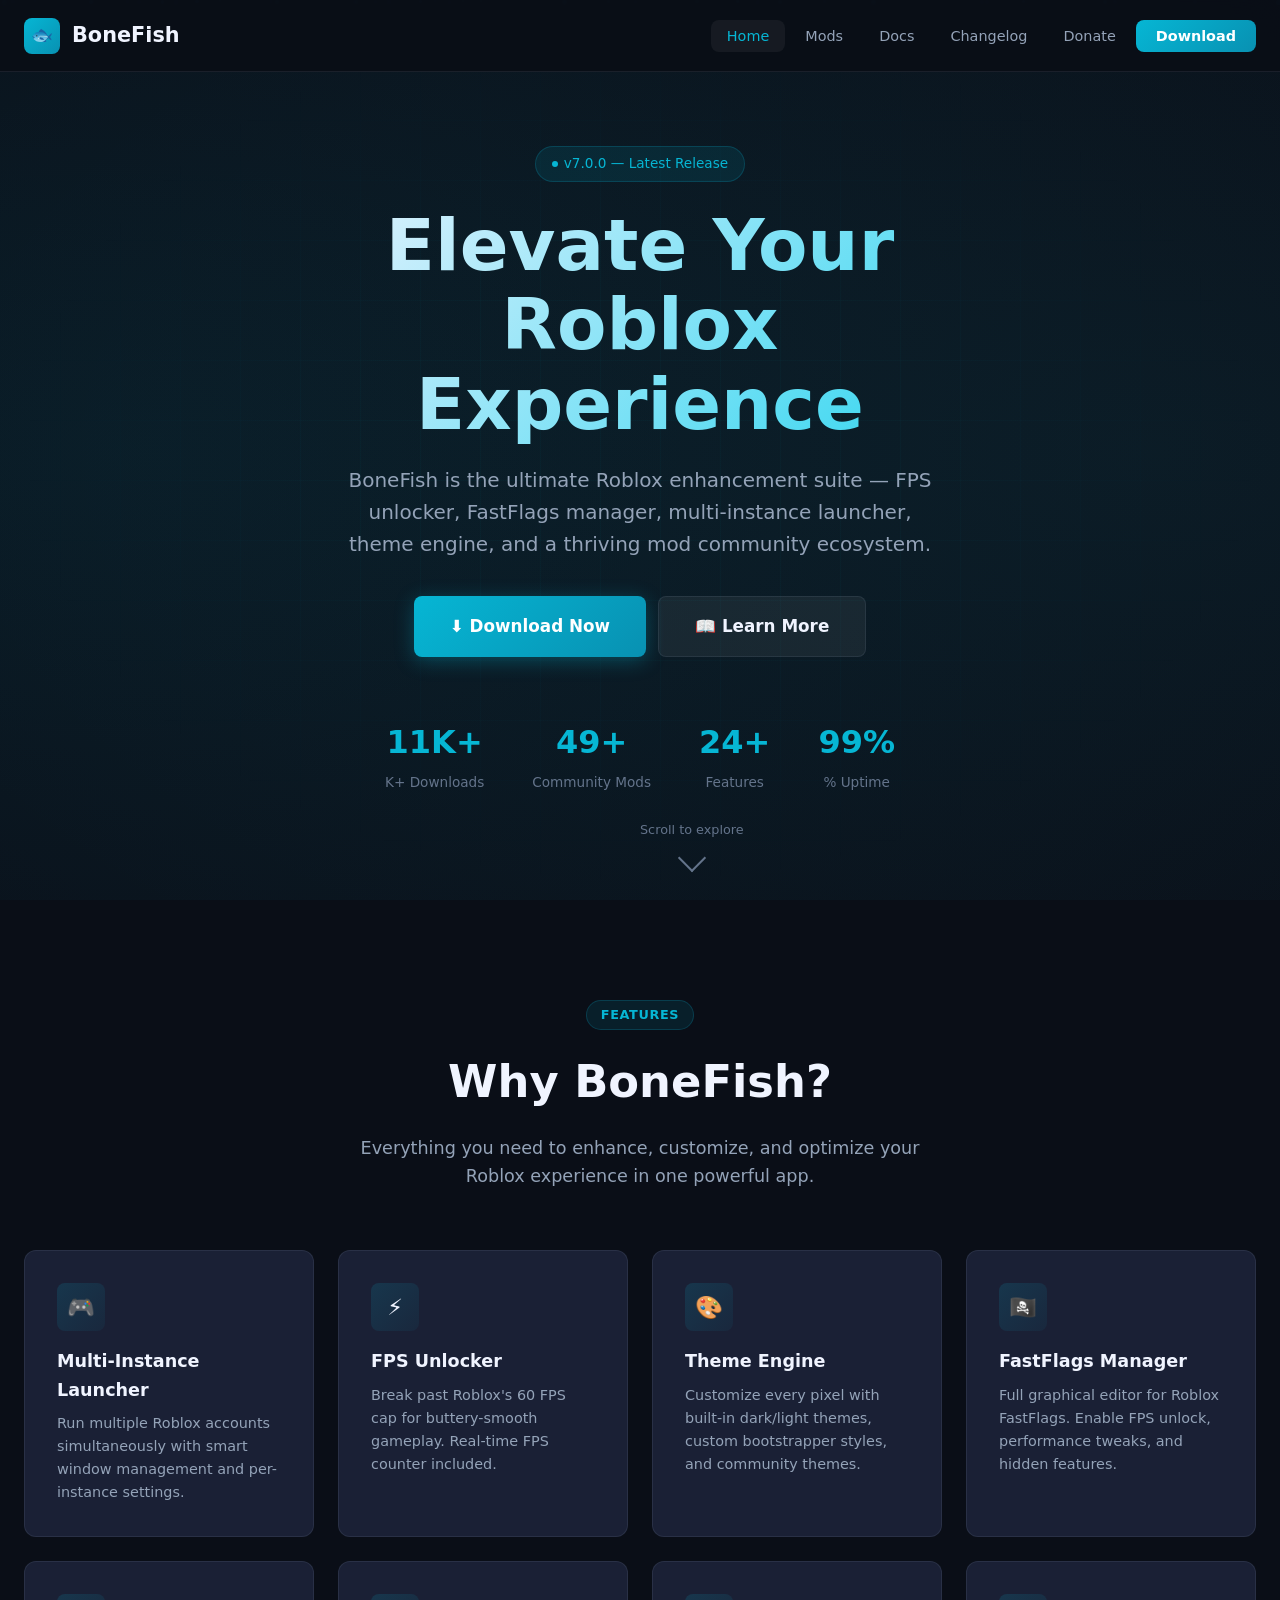
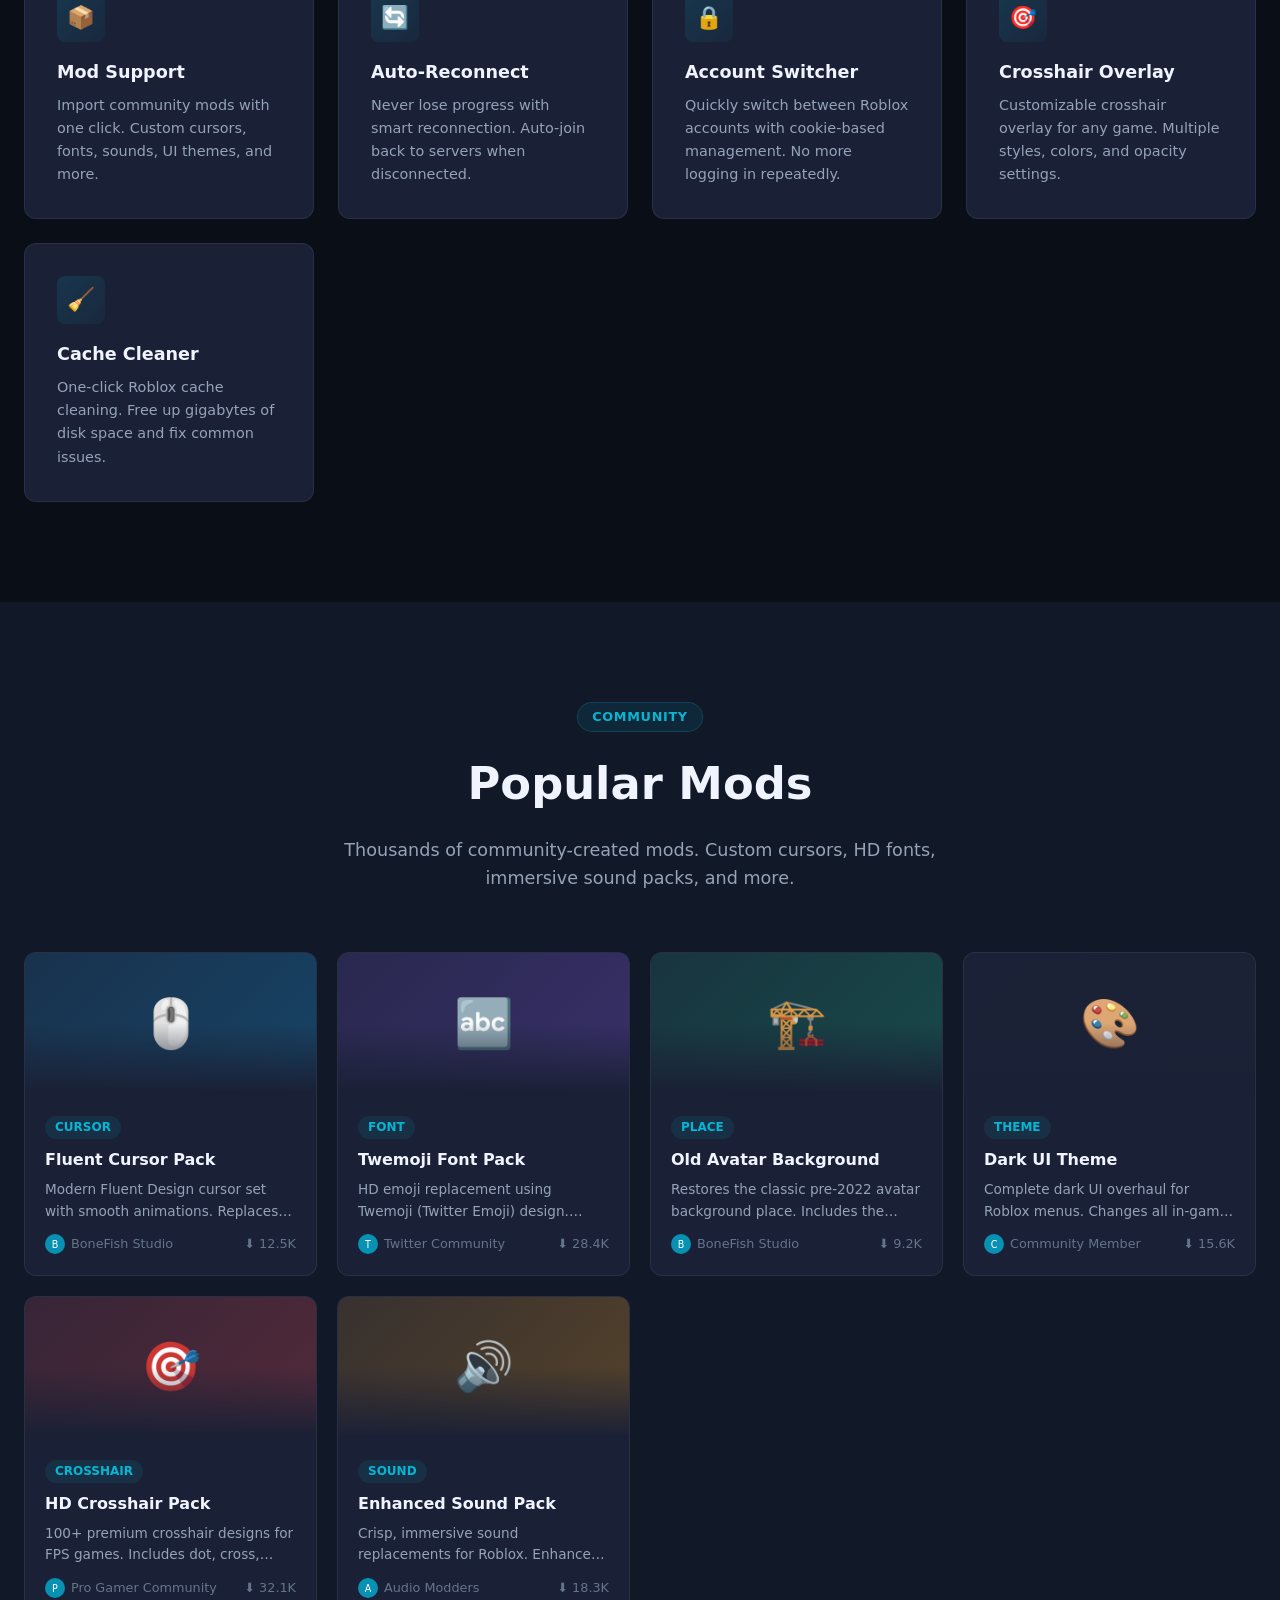
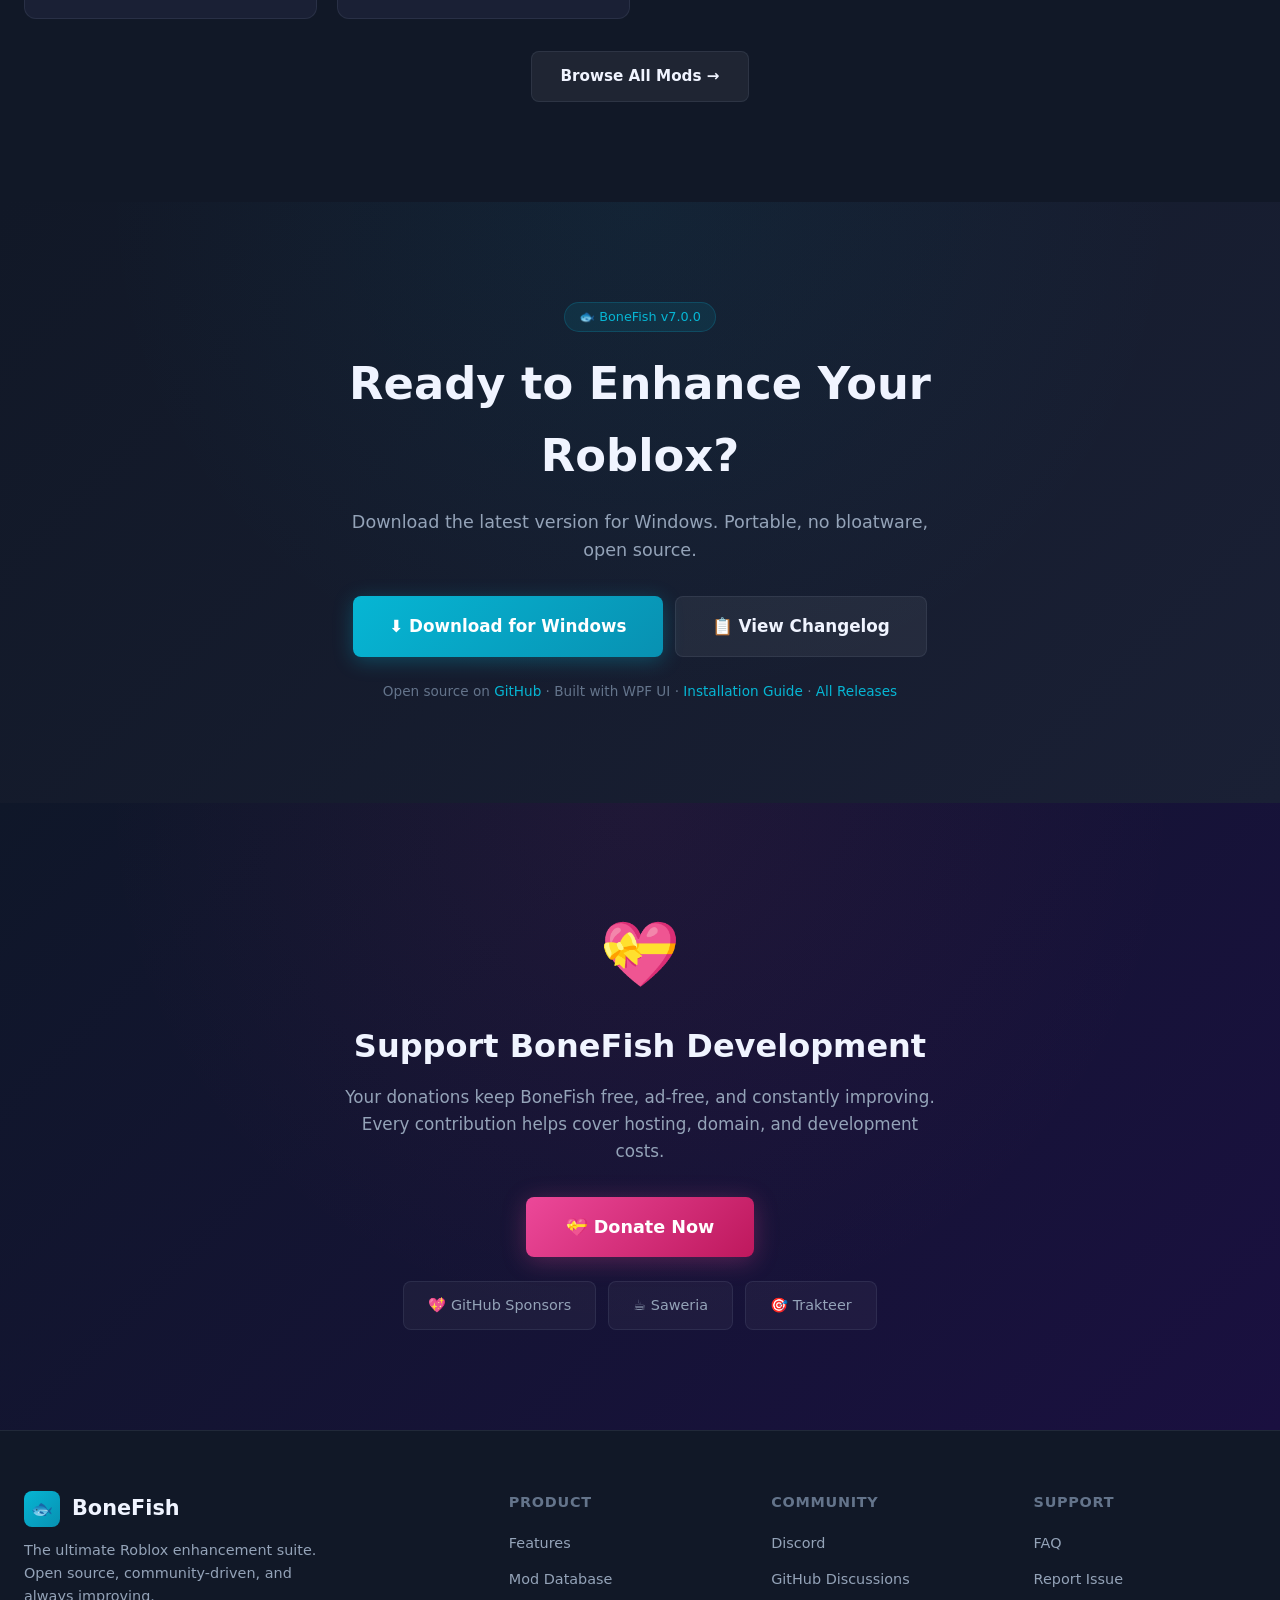
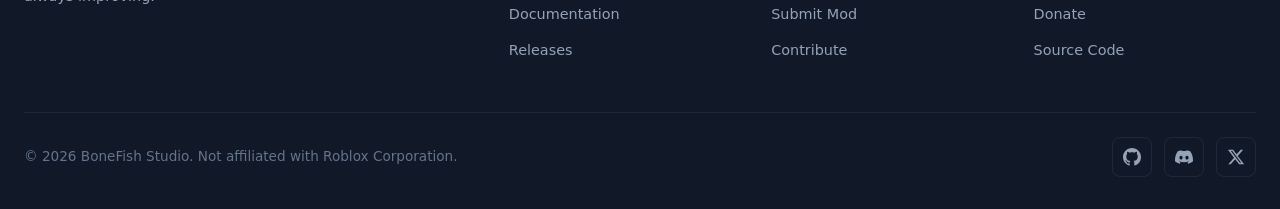
==== commit 733aac61: "Update version to v7.0.0 everywhere" ====
--- a/index.html
+++ b/index.html
@@ -90,7 +90,7 @@
     <div class="hero-content">
       <div class="hero-badge">
         <span class="hero-badge-dot"></span>
-        v6.3.1 — Latest Release
+        v7.0.0 — Latest Release
       </div>
       <h1>Elevate Your Roblox<br>Experience</h1>
       <p class="hero-subtitle">
@@ -206,11 +206,11 @@
   <!-- Download Section -->
   <section class="section download-section" style="max-width: none;">
     <div class="download-content reveal">
-      <div class="download-version">🐟 BoneFish v6.3.1</div>
+      <div class="download-version">🐟 BoneFish v7.0.0</div>
       <h2 class="section-title">Ready to Enhance Your Roblox?</h2>
       <p class="section-desc">Download the latest version for Windows. Portable, no bloatware, open source.</p>
       <div class="download-buttons">
-        <a href="https://github.com/BoneFishStudio/BoneFish/releases/download/v6.3.1/BoneFish.exe" class="btn btn-primary btn-lg">
+        <a href="https://github.com/BoneFishStudio/BoneFish/releases/download/v7.0.0/BoneFish.exe" class="btn btn-primary btn-lg">
           ⬇️ Download for Windows
         </a>
         <a href="changelog.html" class="btn btn-secondary btn-lg">
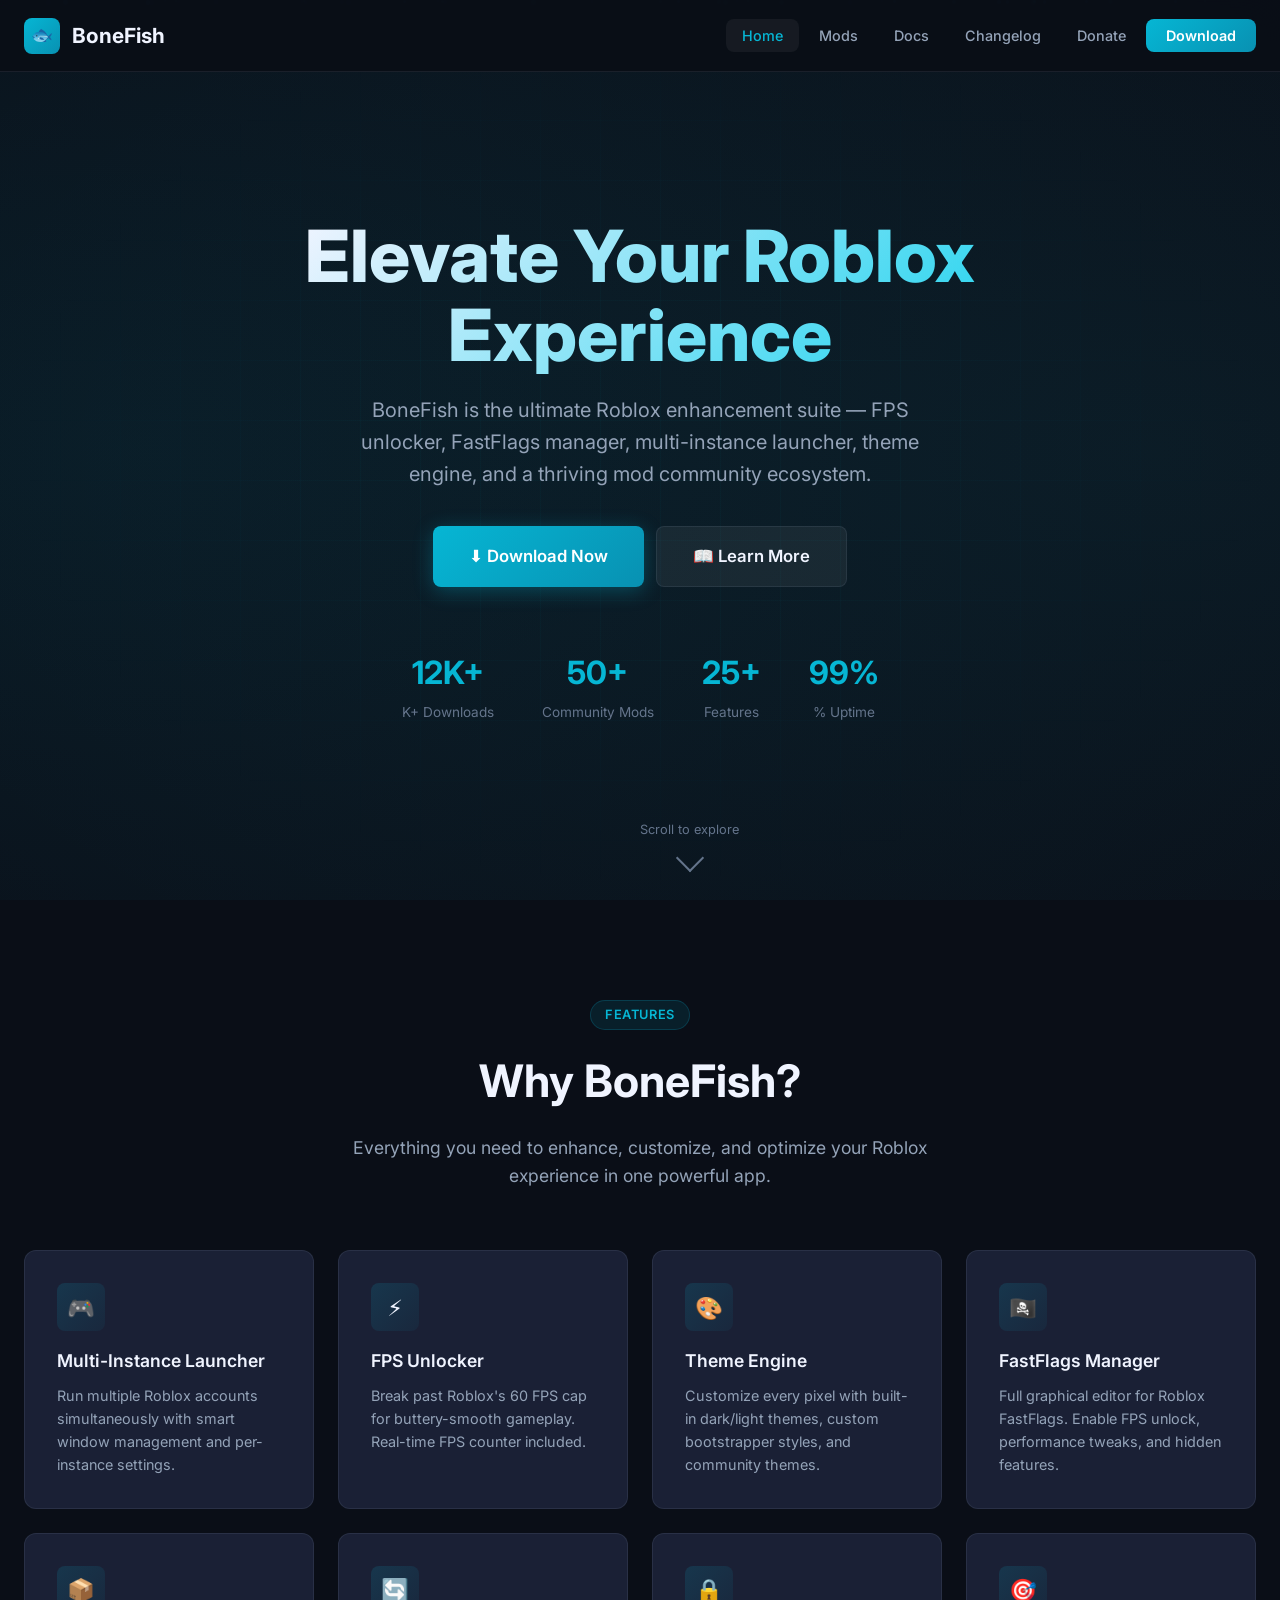
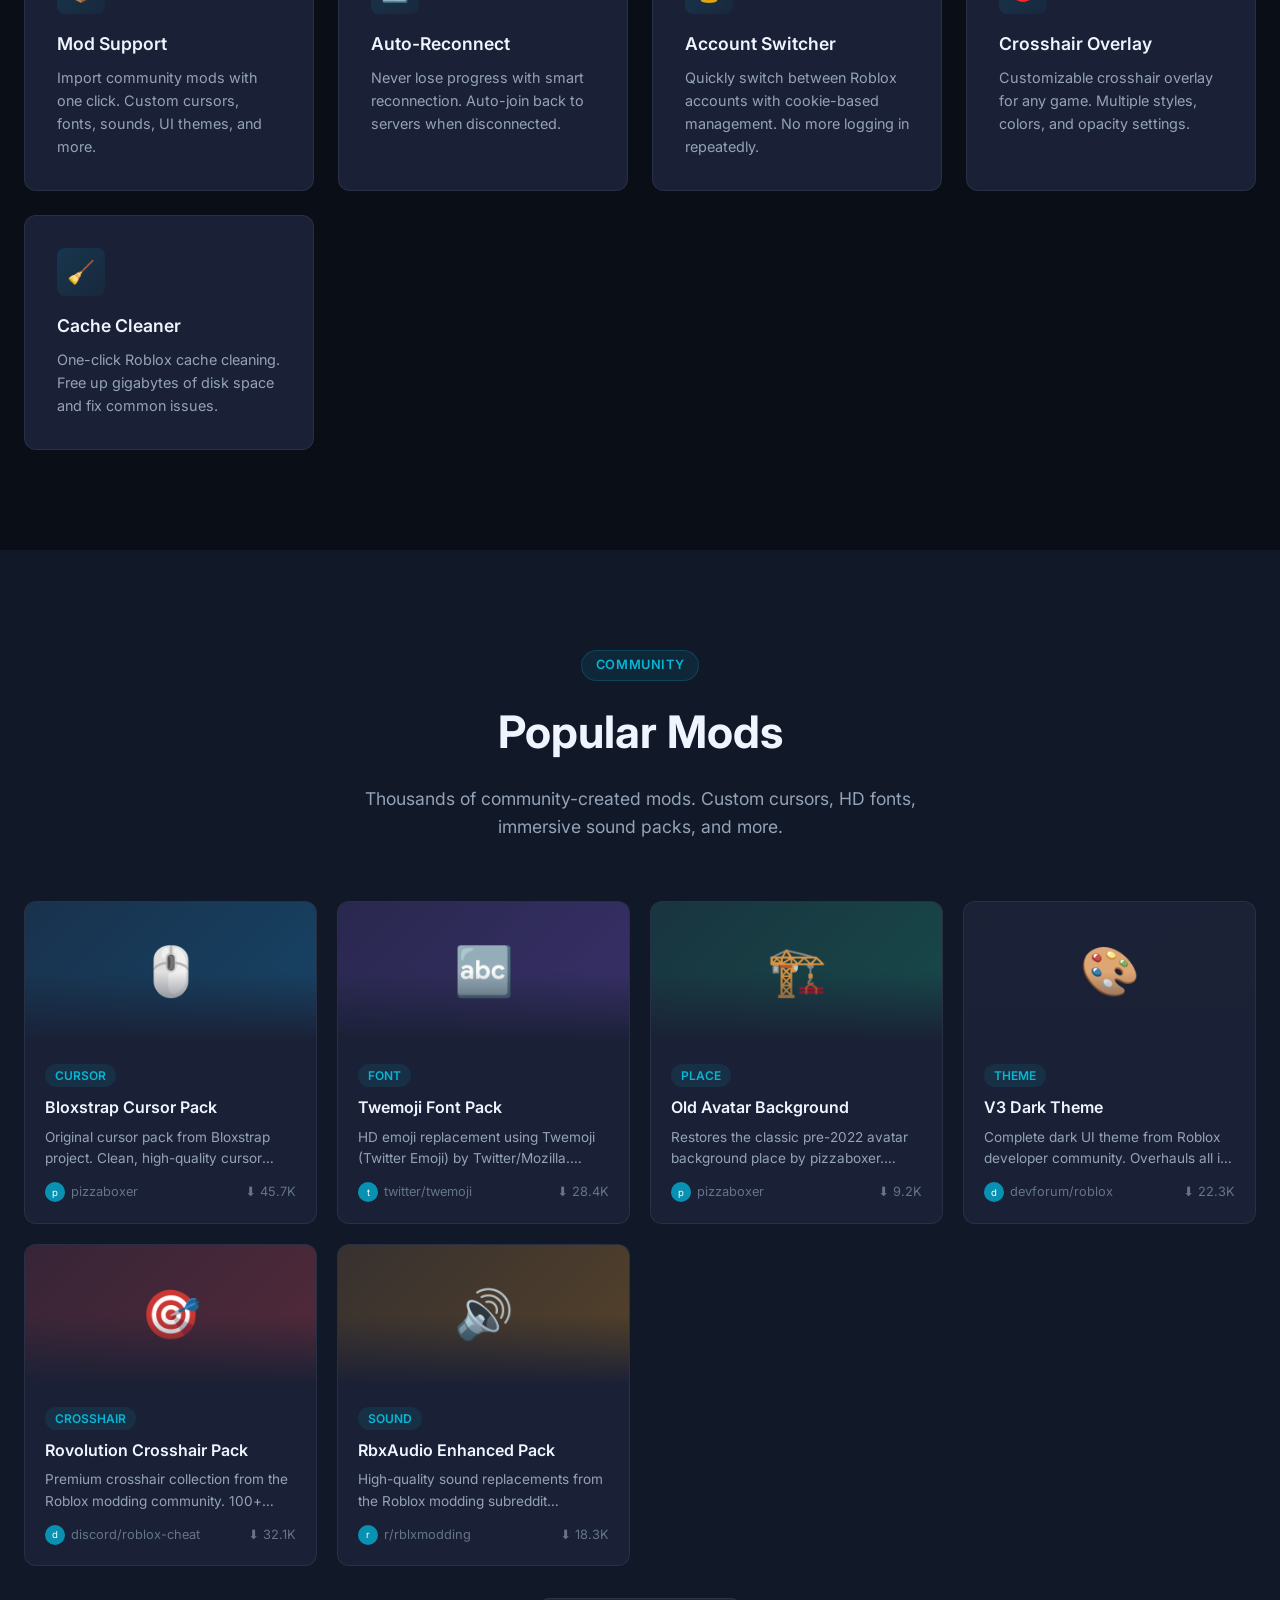
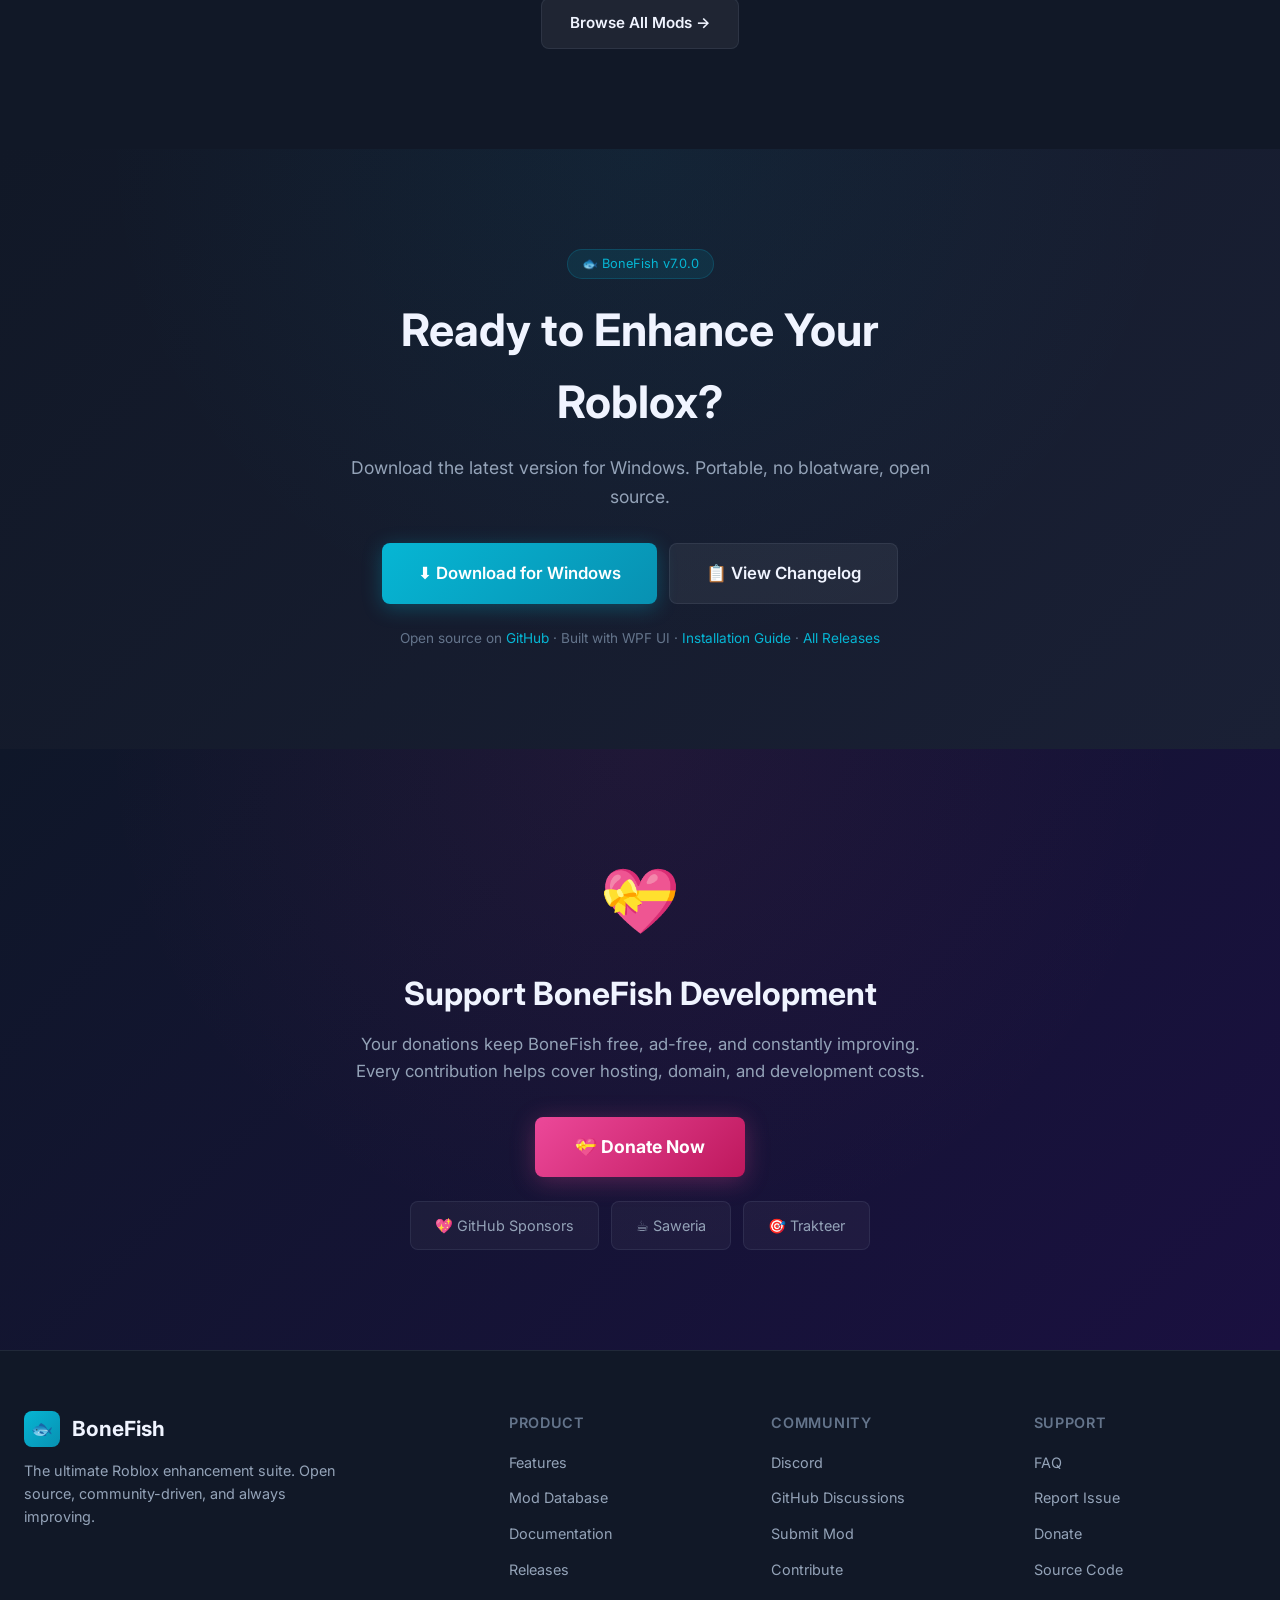
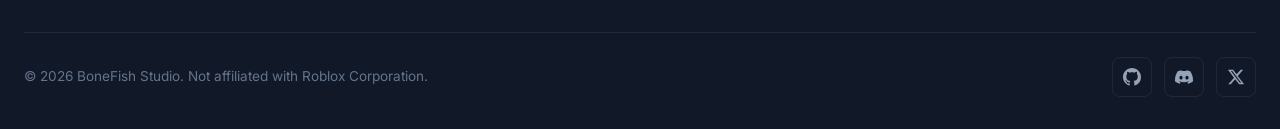
==== commit c1296e96: "Fix: remove version badge, add Inter font, real mods data, fix changelog JS" ====
--- a/index.html
+++ b/index.html
@@ -88,10 +88,7 @@
       <div class="hero-particles" id="particles"></div>
     </div>
     <div class="hero-content">
-      <div class="hero-badge">
-        <span class="hero-badge-dot"></span>
-        v7.0.0 — Latest Release
-      </div>
+
       <h1>Elevate Your Roblox<br>Experience</h1>
       <p class="hero-subtitle">
         BoneFish is the ultimate Roblox enhancement suite — FPS unlocker, FastFlags manager, 
--- a/css/style.css
+++ b/css/style.css
@@ -1,6 +1,9 @@
 /* ============================================================
    BONEFISH — Complete Website Stylesheet
    ============================================================ */
+
+/* Google Fonts - Inter */
+@import url('https://fonts.googleapis.com/css2?family=Inter:wght@300;400;500;600;700;800&display=swap');
 
 /* --- CSS Variables --- */
 :root {
@@ -37,7 +40,7 @@
   --shadow-lg: 0 8px 48px rgba(0, 0, 0, 0.5);
   --shadow-glow: 0 0 40px var(--accent-glow);
   
-  --font: 'Segoe UI', system-ui, -apple-system, sans-serif;
+  --font: 'Inter', 'Segoe UI', system-ui, -apple-system, sans-serif;
   --font-mono: 'JetBrains Mono', 'Cascadia Code', 'Fira Code', monospace;
   
   --nav-height: 72px;
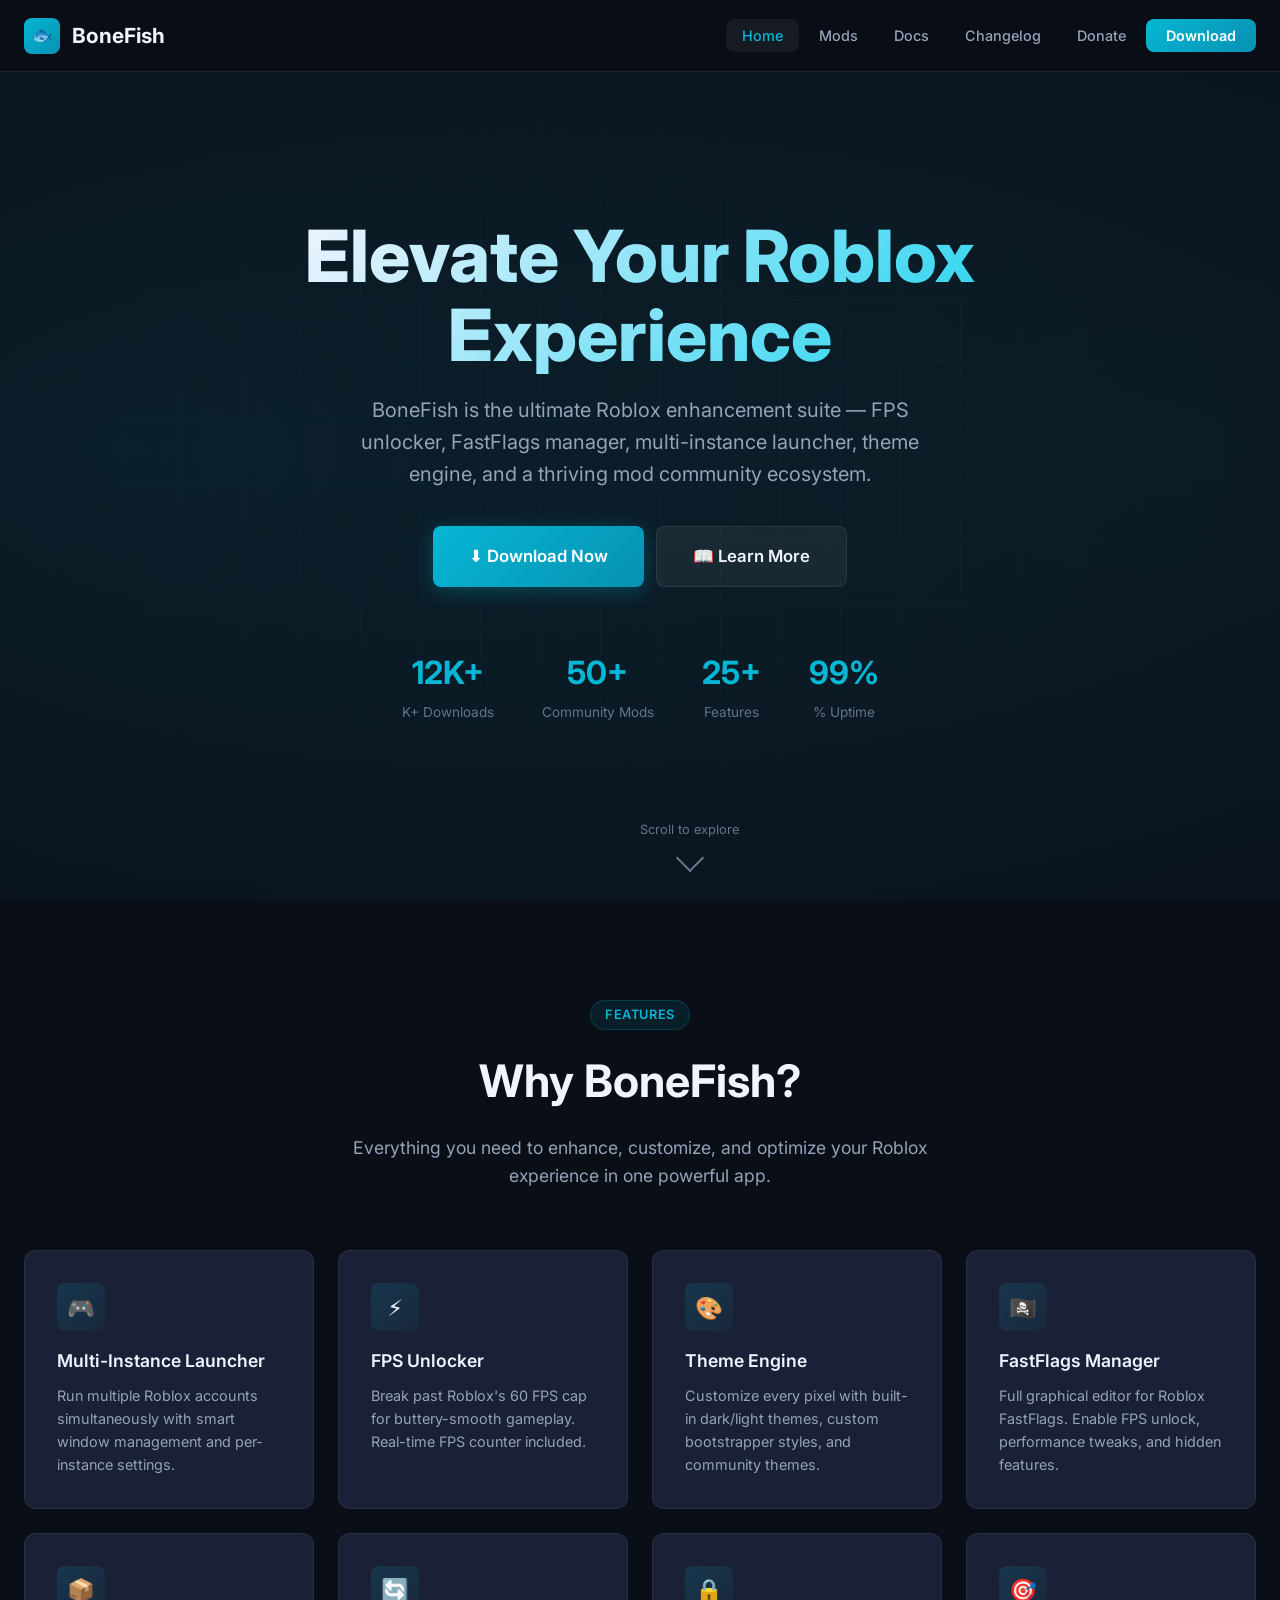
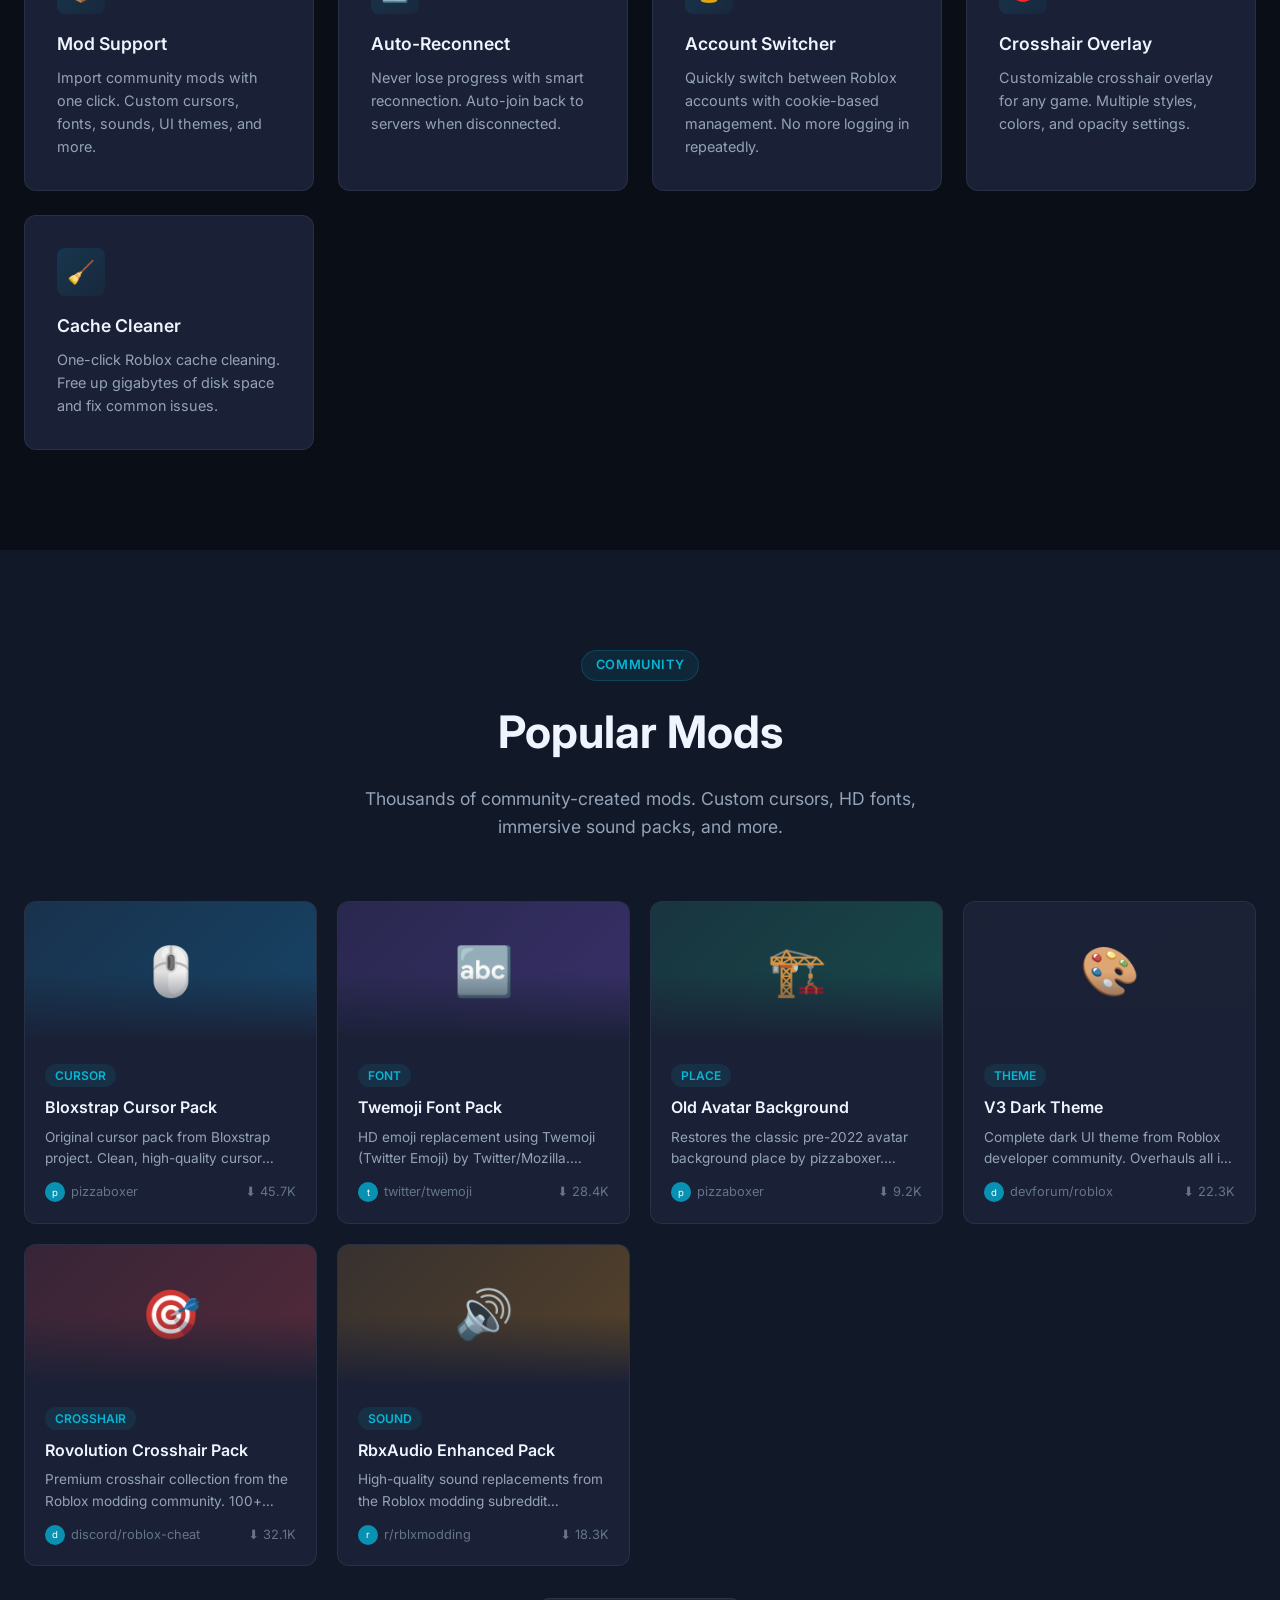
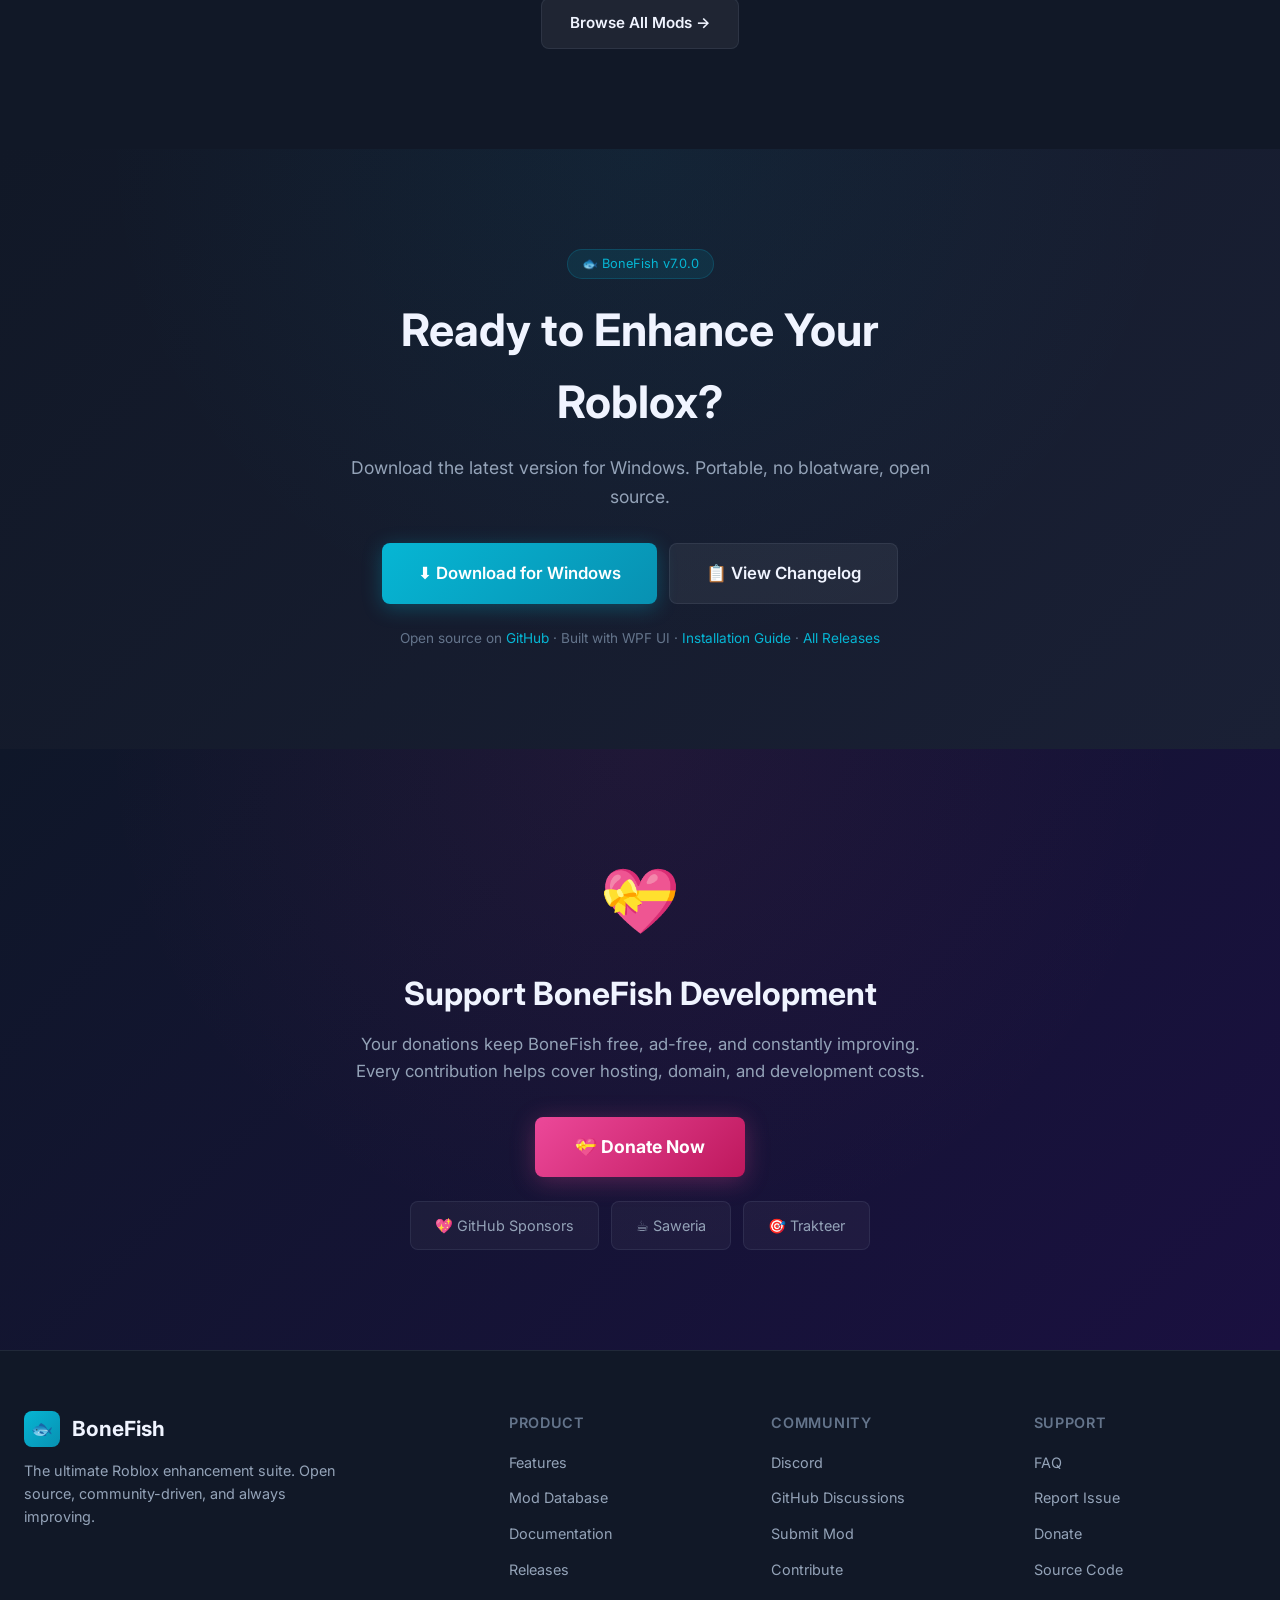
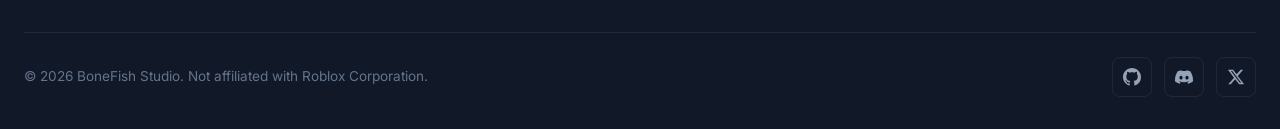
==== commit 9c0dd996: "Add Google Search Console verification meta tag" ====
--- a/index.html
+++ b/index.html
@@ -43,6 +43,9 @@
     }
   }
   </script>
+  
+  <!-- Google Search Console -->
+  <meta name="google-site-verification" content="5o4Lt5Mz_QEzSDT9JuqF7M2nwrKXnCYRx3dJvcUgq_I" />
   
   <link rel="stylesheet" href="css/style.css">
   <link rel="icon" href="data:image/svg+xml,<svg xmlns='http://www.w3.org/2000/svg' viewBox='0 0 32 32'><text y='26' font-size='26'>🐟</text></svg>">
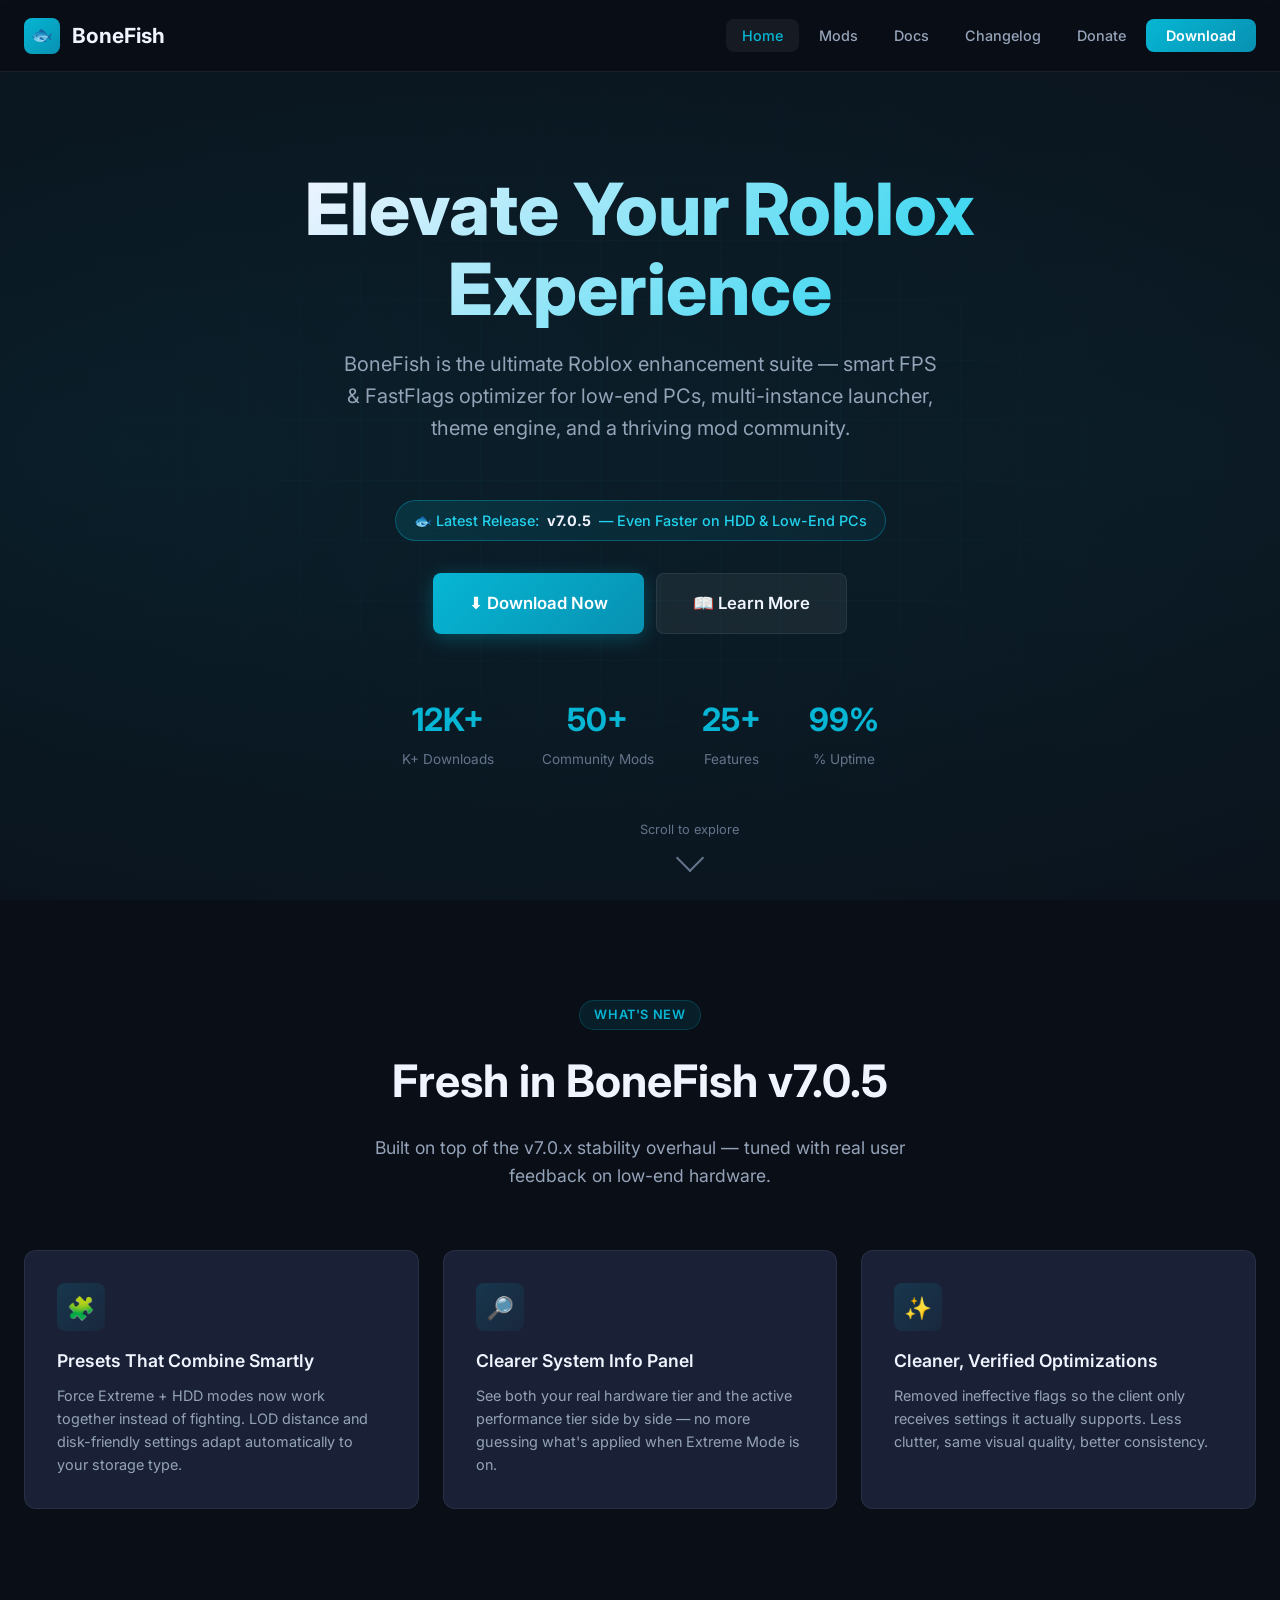
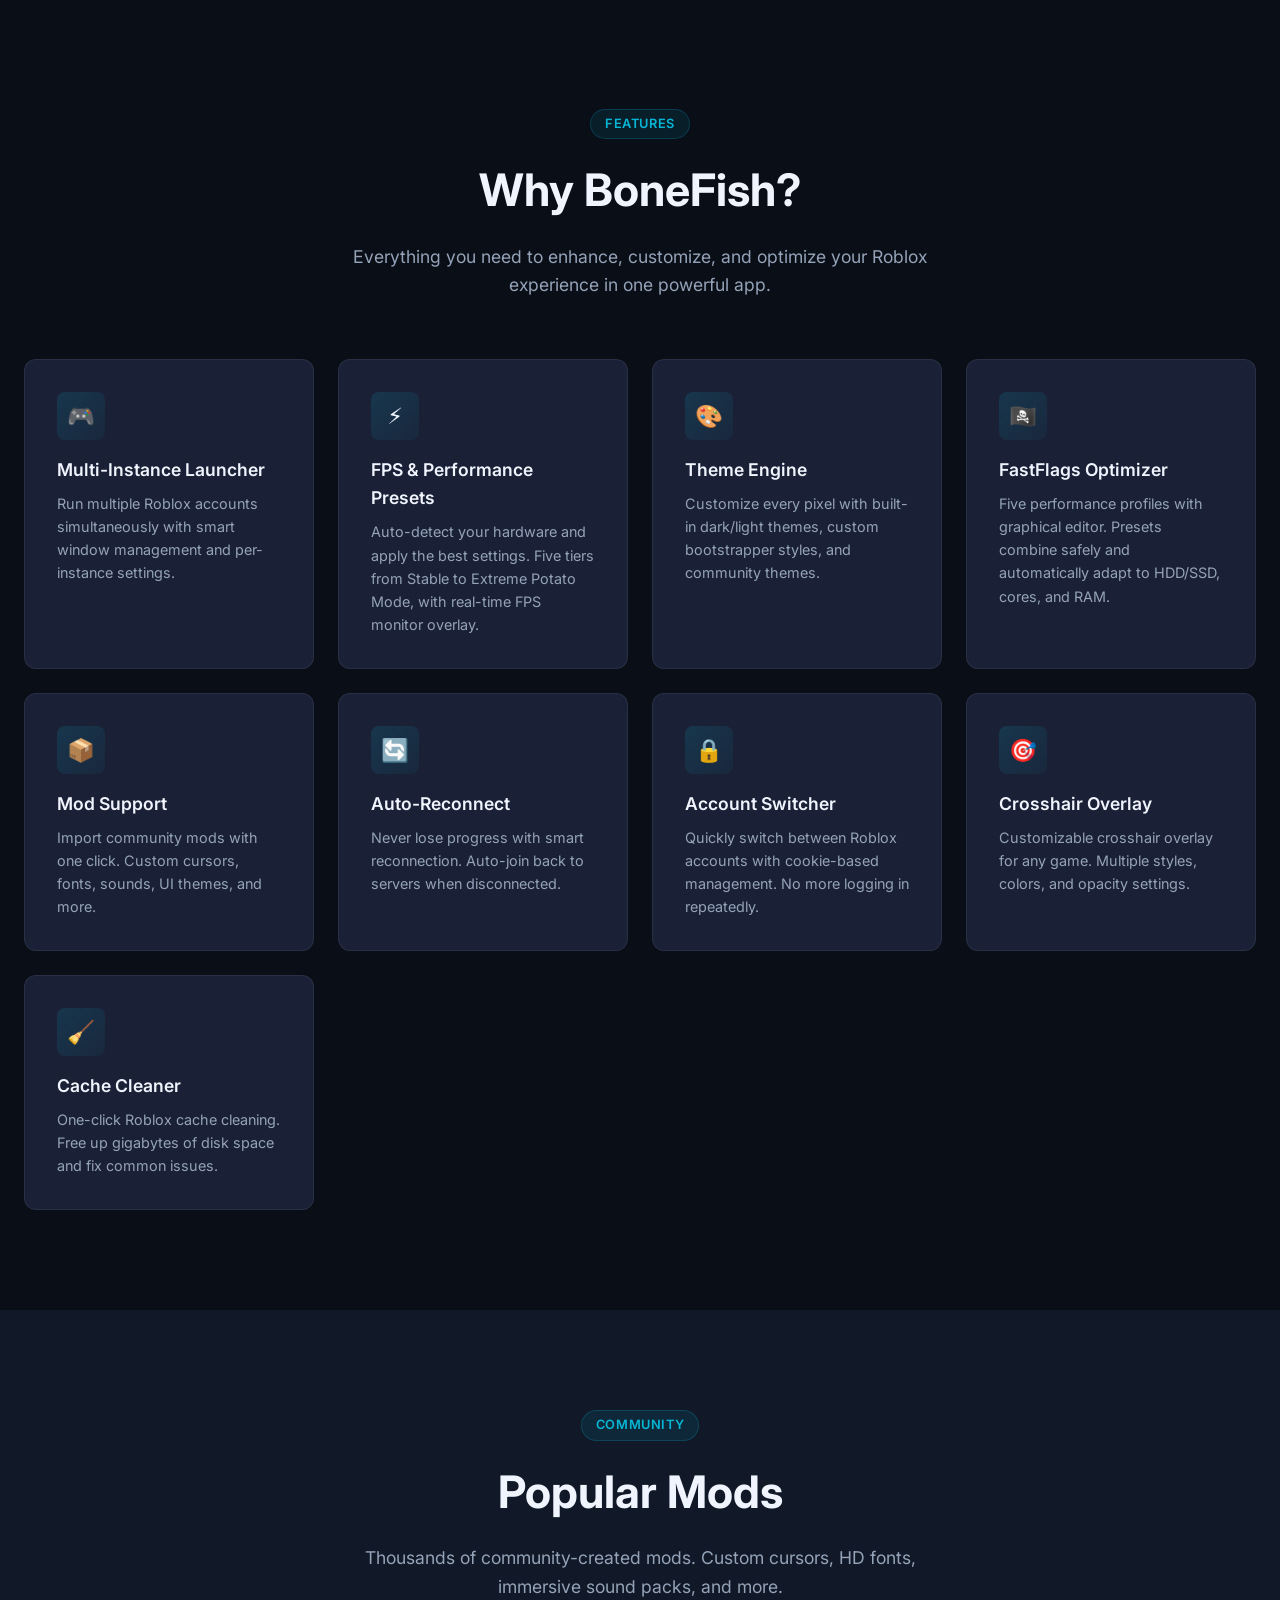
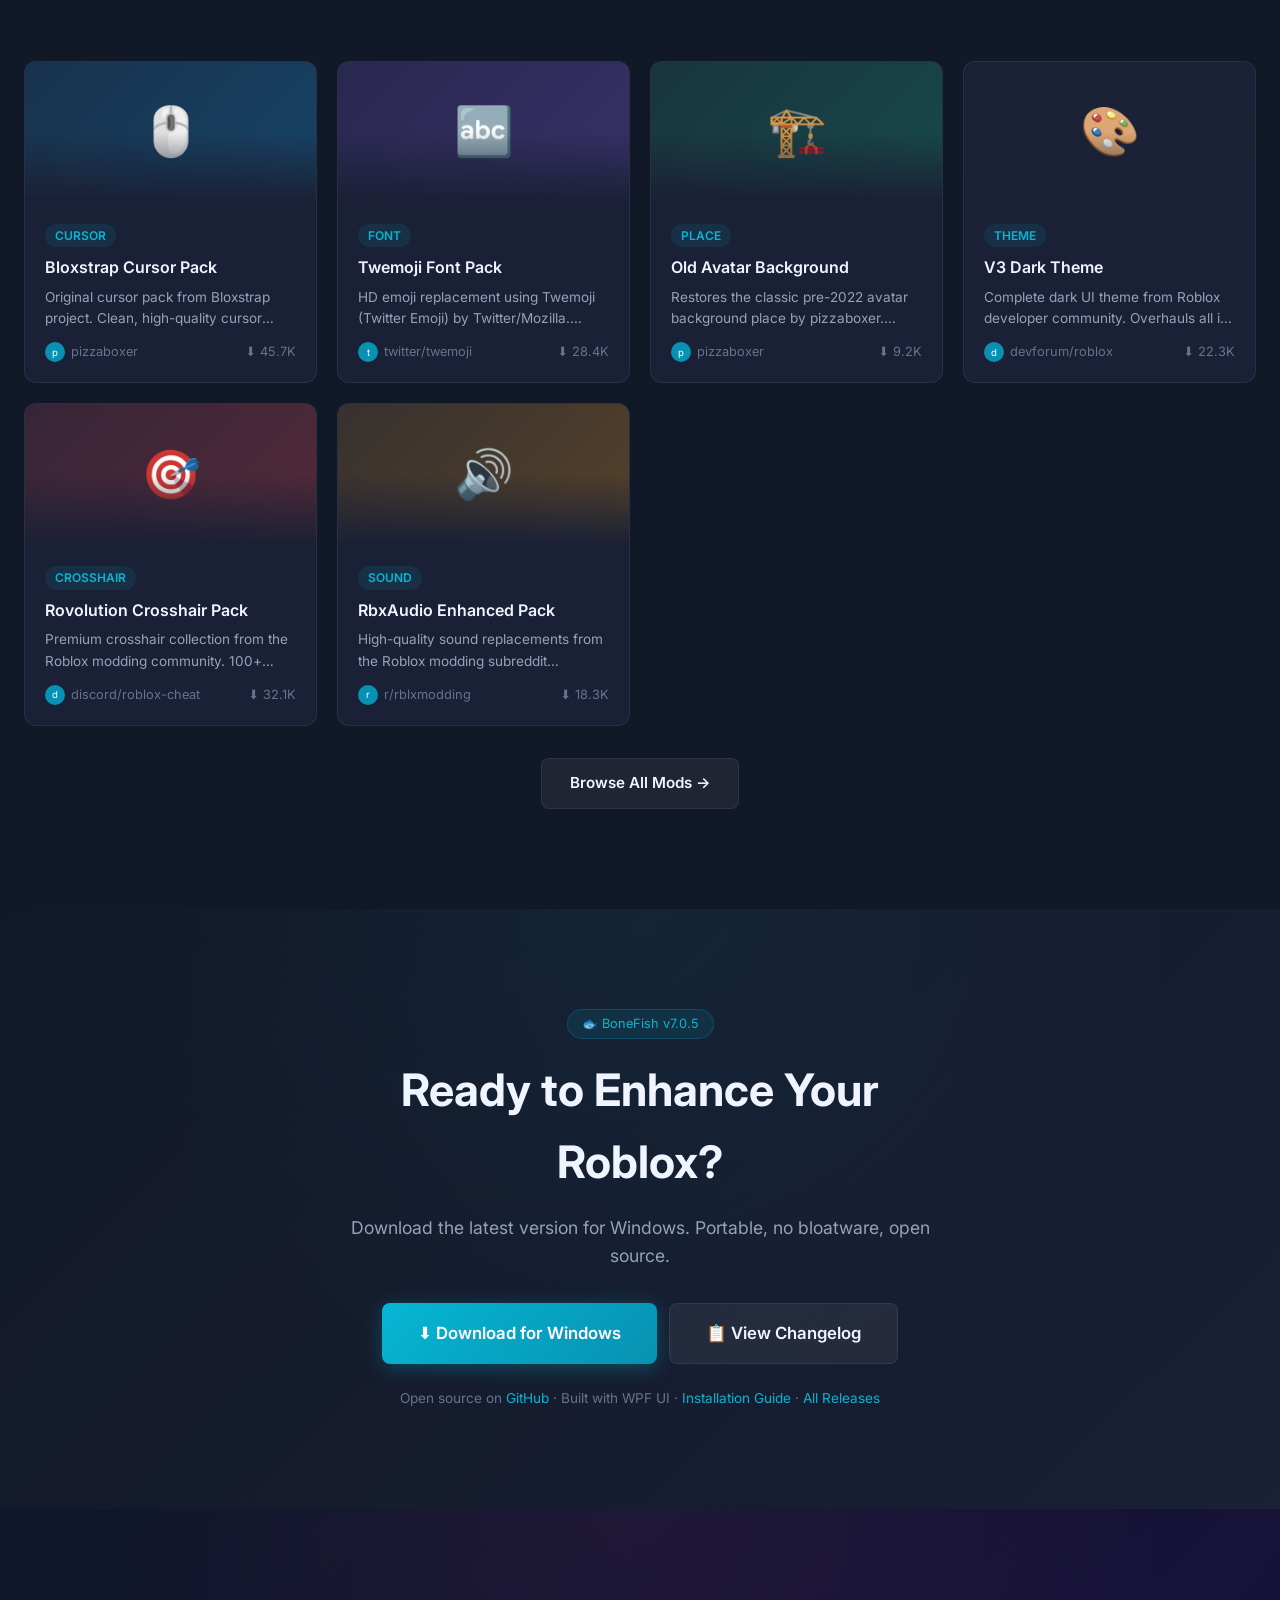
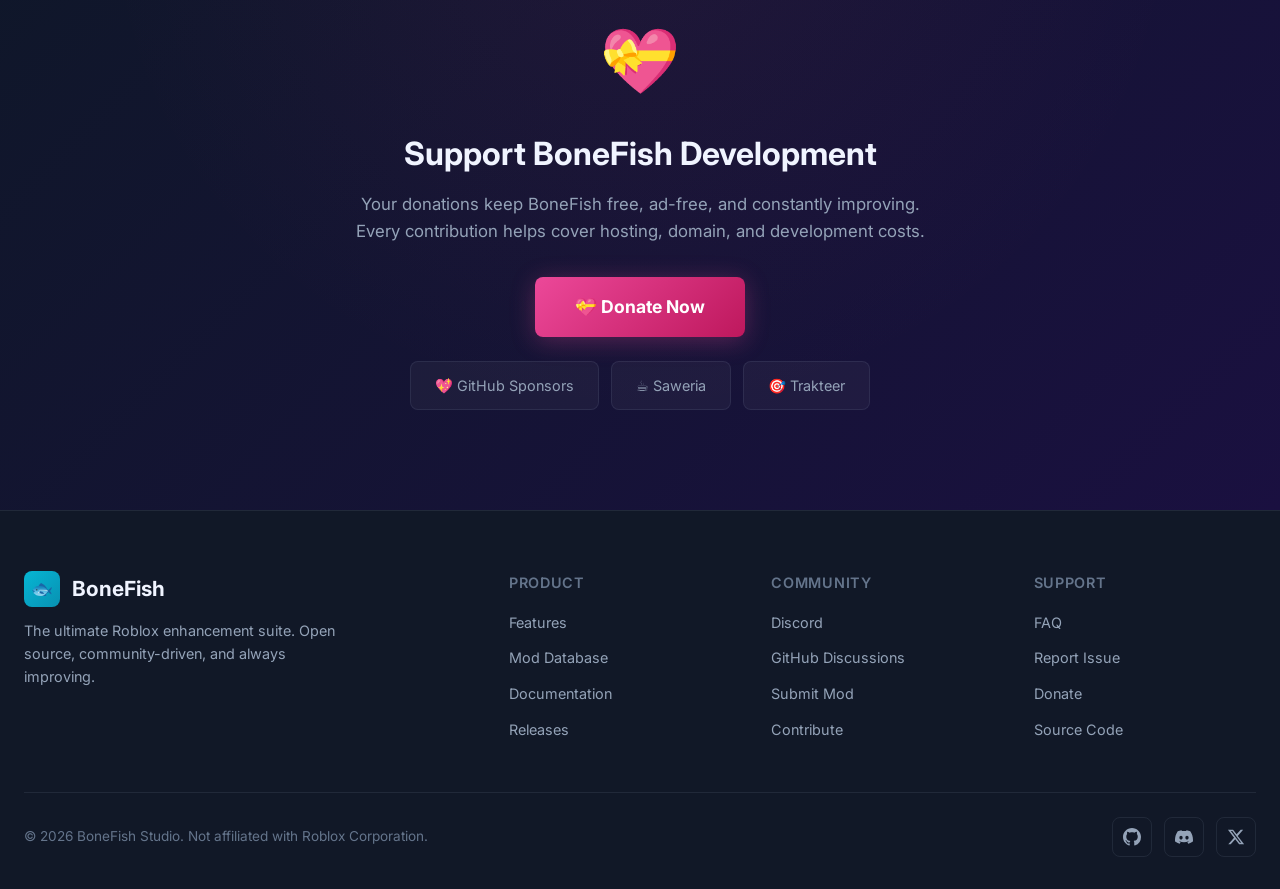
==== commit 10df2fda: "v7.0.5: SEO meta keywords, hero release badge, What's New section, design refresh, updated docs date" ====
--- a/index.html
+++ b/index.html
@@ -5,21 +5,22 @@
   <meta name="viewport" content="width=device-width, initial-scale=1.0">
   
   <!-- Primary Meta Tags -->
-  <title>BoneFish — Ultimate Roblox Enhancement Suite for Windows</title>
-  <meta name="description" content="BoneFish: open-source Roblox enhancement suite for Windows. FPS unlocker, FastFlags manager, mod support, theme engine, and more. Free download.">
+  <title>BoneFish v7.0.5 — Ultimate Roblox Enhancement Suite for Windows</title>
+  <meta name="description" content="BoneFish v7.0.5: free open-source Roblox launcher & enhancement suite for Windows. FastFlags optimizer, FPS boost for low-end PCs (HDD-aware presets), mods, themes, crosshair, multi-instance, auto-reconnect. Download now.">
+  <meta name="keywords" content="BoneFish, Roblox bootstrapper, Roblox mods, FastFlags, Roblox FPS boost, low-end PC Roblox, Roblox launcher, Bloxstrap alternative, Fishstrap, Roblox optimisasi, free Roblox tools, Roblox themes, Roblox crosshair">
   <link rel="canonical" href="https://bonefishstudioo.vercel.app/">
   
   <!-- Open Graph / Facebook -->
   <meta property="og:type" content="website">
   <meta property="og:url" content="https://bonefishstudioo.vercel.app/">
-  <meta property="og:title" content="BoneFish — Ultimate Roblox Enhancement Suite for Windows">
-  <meta property="og:description" content="BoneFish: open-source Roblox enhancement suite for Windows. FPS unlocker, FastFlags manager, mod support, theme engine, and more. Free download.">
+  <meta property="og:title" content="BoneFish v7.0.5 — Ultimate Roblox Enhancement Suite for Windows">
+  <meta property="og:description" content="BoneFish v7.0.5: free open-source Roblox launcher & enhancement suite. FPS boost for low-end devices (HDD-aware presets), FastFlags optimizer, mods, themes & more.">
   <meta property="og:image" content="https://bonefishstudioo.vercel.app/assets/og-image.png">
   
   <!-- Twitter -->
   <meta name="twitter:card" content="summary_large_image">
-  <meta name="twitter:title" content="BoneFish — Ultimate Roblox Enhancement Suite for Windows">
-  <meta name="twitter:description" content="BoneFish: open-source Roblox enhancement suite for Windows. FPS unlocker, FastFlags manager, mod support, theme engine, and more. Free download.">
+  <meta name="twitter:title" content="BoneFish v7.0.5 — Ultimate Roblox Enhancement Suite">
+  <meta name="twitter:description" content="BoneFish v7.0.5: free open-source Roblox launcher & enhancement. FPS boost for low-res, HDD-aware presets, FastM optimizer, mods, themes & more.">
   <meta name="twitter:image" content="https://bonefishstudioo.vercel.app/assets/og-image.png">
   
   <!-- JSON-LD Structured Data -->
@@ -94,9 +95,10 @@
 
       <h1>Elevate Your Roblox<br>Experience</h1>
       <p class="hero-subtitle">
-        BoneFish is the ultimate Roblox enhancement suite — FPS unlocker, FastFlags manager, 
-        multi-instance launcher, theme engine, and a thriving mod community ecosystem.
+        BoneFish is the ultimate Roblox enhancement suite — smart FPS & FastFlags optimizer
+        for low-end PCs, multi-instance launcher, theme engine, and a thriving mod community.
       </p>
+      <div class="hero-badge">🐟 Latest Release: <strong>v7.0.5</strong> — Even Faster on HDD & Low-End PCs</div>
       <div class="hero-actions">
         <a href="https://github.com/BoneFishStudio/BoneFish/releases" class="btn btn-primary btn-lg" target="_blank" rel="noopener">
           ⬇️ Download Now
@@ -130,6 +132,32 @@
     </div>
   </section>
 
+  <!-- What's New Section -->
+  <section class="section" id="whats-new">
+    <div class="section-header reveal">
+      <span class="section-tag">What's New</span>
+      <h2 class="section-title">Fresh in BoneFish v7.0.5</h2>
+      <p class="section-desc">Built on top of the v7.0.x stability overhaul — tuned with real user feedback on low-end hardware.</p>
+    </div>
+    <div class="features-grid">
+      <div class="feature-card reveal reveal-delay-1">
+        <div class="feature-icon">🧩</div>
+        <h3>Presets That Combine Smartly</h3>
+        <p>Force Extreme + HDD modes now work together instead of fighting. LOD distance and disk-friendly settings adapt automatically to your storage type.</p>
+      </div>
+      <div class="feature-card reveal reveal-delay-2">
+        <div class="feature-icon">🔎</div>
+        <h3>Clearer System Info Panel</h3>
+        <p>See both your real hardware tier and the active performance tier side by side — no more guessing what's applied when Extreme Mode is on.</p>
+      </div>
+      <div class="feature-card reveal reveal-delay-3">
+        <div class="feature-icon">✨</div>
+        <h3>Cleaner, Verified Optimizations</h3>
+        <p>Removed ineffective flags so the client only receives settings it actually supports. Less clutter, same visual quality, better consistency.</p>
+      </div>
+    </div>
+  </section>
+
   <!-- Features Section -->
   <section class="section" id="features">
     <div class="section-header reveal">
@@ -145,8 +173,8 @@
       </div>
       <div class="feature-card reveal reveal-delay-2">
         <div class="feature-icon">⚡</div>
-        <h3>FPS Unlocker</h3>
-        <p>Break past Roblox's 60 FPS cap for buttery-smooth gameplay. Real-time FPS counter included.</p>
+        <h3>FPS & Performance Presets</h3>
+        <p>Auto-detect your hardware and apply the best settings. Five tiers from Stable to Extreme Potato Mode, with real-time FPS monitor overlay.</p>
       </div>
       <div class="feature-card reveal reveal-delay-3">
         <div class="feature-icon">🎨</div>
@@ -155,8 +183,8 @@
       </div>
       <div class="feature-card reveal reveal-delay-1">
         <div class="feature-icon">🏴‍☠️</div>
-        <h3>FastFlags Manager</h3>
-        <p>Full graphical editor for Roblox FastFlags. Enable FPS unlock, performance tweaks, and hidden features.</p>
+        <h3>FastFlags Optimizer</h3>
+        <p>Five performance profiles with graphical editor. Presets combine safely and automatically adapt to HDD/SSD, cores, and RAM.</p>
       </div>
       <div class="feature-card reveal reveal-delay-2">
         <div class="feature-icon">📦</div>
@@ -206,11 +234,11 @@
   <!-- Download Section -->
   <section class="section download-section" style="max-width: none;">
     <div class="download-content reveal">
-      <div class="download-version">🐟 BoneFish v7.0.0</div>
+      <div class="download-version">🐟 BoneFish v7.0.5</div>
       <h2 class="section-title">Ready to Enhance Your Roblox?</h2>
       <p class="section-desc">Download the latest version for Windows. Portable, no bloatware, open source.</p>
       <div class="download-buttons">
-        <a href="https://github.com/BoneFishStudio/BoneFish/releases/download/v7.0.0/BoneFish.exe" class="btn btn-primary btn-lg">
+        <a href="https://github.com/BoneFishStudio/BoneFish/releases/latest/download/BoneFish.exe" class="btn btn-primary btn-lg">
           ⬇️ Download for Windows
         </a>
         <a href="changelog.html" class="btn btn-secondary btn-lg">
@@ -266,7 +294,7 @@
         <div class="footer-col">
           <h4>Community</h4>
           <ul>
-            <li><a href="https://discord.gg/bonefish" target="_blank" rel="noopener">Discord</a></li>
+            <li><a href="https://discord.gg/SRs5zb9BJd" target="_blank" rel="noopener">Discord</a></li>
             <li><a href="https://github.com/BoneFishStudio/BoneFish/discussions" target="_blank" rel="noopener">GitHub Discussions</a></li>
             <li><a href="mods.html">Submit Mod</a></li>
             <li><a href="https://github.com/BoneFishStudio/BoneFish/blob/main/CONTRIBUTING.md" target="_blank" rel="noopener">Contribute</a></li>
@@ -288,7 +316,7 @@
           <a href="https://github.com/BoneFishStudio" target="_blank" rel="noopener" title="GitHub">
             <svg width="18" height="18" viewBox="0 0 24 24" fill="currentColor"><path d="M12 0C5.37 0 0 5.37 0 12c0 5.31 3.435 9.795 8.205 11.385.6.105.825-.255.825-.57 0-.285-.015-1.23-.015-2.235-3.015.555-3.795-.735-4.035-1.41-.135-.345-.72-1.41-1.23-1.695-.42-.225-1.02-.78-.015-.795.945-.015 1.62.87 1.845 1.23 1.08 1.815 2.805 1.305 3.495.99.105-.78.42-1.305.765-1.605-2.67-.3-5.46-1.335-5.46-5.925 0-1.305.465-2.385 1.23-3.225-.12-.3-.54-1.53.12-3.18 0 0 1.005-.315 3.3 1.23.96-.27 1.98-.405 3-.405s2.04.135 3 .405c2.295-1.56 3.3-1.23 3.3-1.23.66 1.65.24 2.88.12 3.18.765.84 1.23 1.905 1.23 3.225 0 4.605-2.805 5.625-5.475 5.925.435.375.81 1.095.81 2.22 0 1.605-.015 2.895-.015 3.3 0 .315.225.69.825.57A12.02 12.02 0 0024 12c0-6.63-5.37-12-12-12z"/></svg>
           </a>
-          <a href="https://discord.gg/bonefish" target="_blank" rel="noopener" title="Discord">
+          <a href="https://discord.gg/SRs5zb9BJd" target="_blank" rel="noopener" title="Discord">
             <svg width="18" height="18" viewBox="0 0 24 24" fill="currentColor"><path d="M20.317 4.37a19.791 19.791 0 00-4.885-1.515.074.074 0 00-.079.037c-.21.375-.444.864-.608 1.25a18.27 18.27 0 00-5.487 0 12.64 12.64 0 00-.617-1.25.077.077 0 00-.079-.037A19.736 19.736 0 003.677 4.37a.07.07 0 00-.032.027C.533 9.046-.32 13.58.099 18.057a.082.082 0 00.031.057 19.9 19.9 0 005.993 3.03.078.078 0 00.084-.028 14.09 14.09 0 001.226-1.994.076.076 0 00-.041-.106 13.107 13.107 0 01-1.872-.892.077.077 0 01-.008-.128 10.2 10.2 0 00.372-.292.074.074 0 01.077-.01c3.928 1.793 8.18 1.793 12.062 0a.074.074 0 01.078.01c.12.098.246.198.373.292a.077.077 0 01-.006.127 12.299 12.299 0 01-1.873.892.077.077 0 00-.041.107c.36.698.772 1.362 1.225 1.993a.076.076 0 00.084.028 19.839 19.839 0 006.002-3.03.077.077 0 00.032-.054c.5-5.177-.838-9.674-3.549-13.66a.061.061 0 00-.031-.03zM8.02 15.33c-1.183 0-2.157-1.085-2.157-2.419 0-1.333.956-2.419 2.157-2.419 1.21 0 2.176 1.096 2.157 2.42 0 1.333-.956 2.418-2.157 2.418zm7.975 0c-1.183 0-2.157-1.085-2.157-2.419 0-1.333.955-2.419 2.157-2.419 1.21 0 2.176 1.096 2.157 2.42 0 1.333-.946 2.418-2.157 2.418z"/></svg>
           </a>
           <a href="https://twitter.com/BoneFishStudio" target="_blank" rel="noopener" title="Twitter">
--- a/css/style.css
+++ b/css/style.css
@@ -1355,3 +1355,34 @@
 }
 
 @keyframes spin { to { transform: rotate(360deg); } }
+
+/* --- v7.0.5: Release badge in hero --- */
+.hero-badge {
+  display: inline-flex;
+  align-items: center;
+  gap: 8px;
+  margin: 20px 0 32px;
+  padding: 8px 18px;
+  background: linear-gradient(135deg, rgba(6, 182, 212, 0.14), rgba(8, 145, 178, 0.08));
+  border: 1px solid rgba(6, 182, 212, 0.35);
+  border-radius: 100px;
+  color: var(--accent-light);
+  font-size: 0.9rem;
+  font-weight: 500;
+  backdrop-filter: blur(6px);
+  animation: heroPulse 3s ease-in-out infinite;
+}
+
+.hero-badge strong {
+  color: var(--text-primary);
+  font-weight: 700;
+}
+
+@keyframes heroPulse {
+  0%, 100% { box-shadow: 0 0 0 0 rgba(6, 182, 212, 0.25); }
+  50% { box-shadow: 0 0 22px 2px rgba(6, 182, 212, 0.35); }
+}
+
+@media (max-width: 640px) {
+  .hero-badge { font-size: 0.78rem; padding: 6px 12px; }
+}
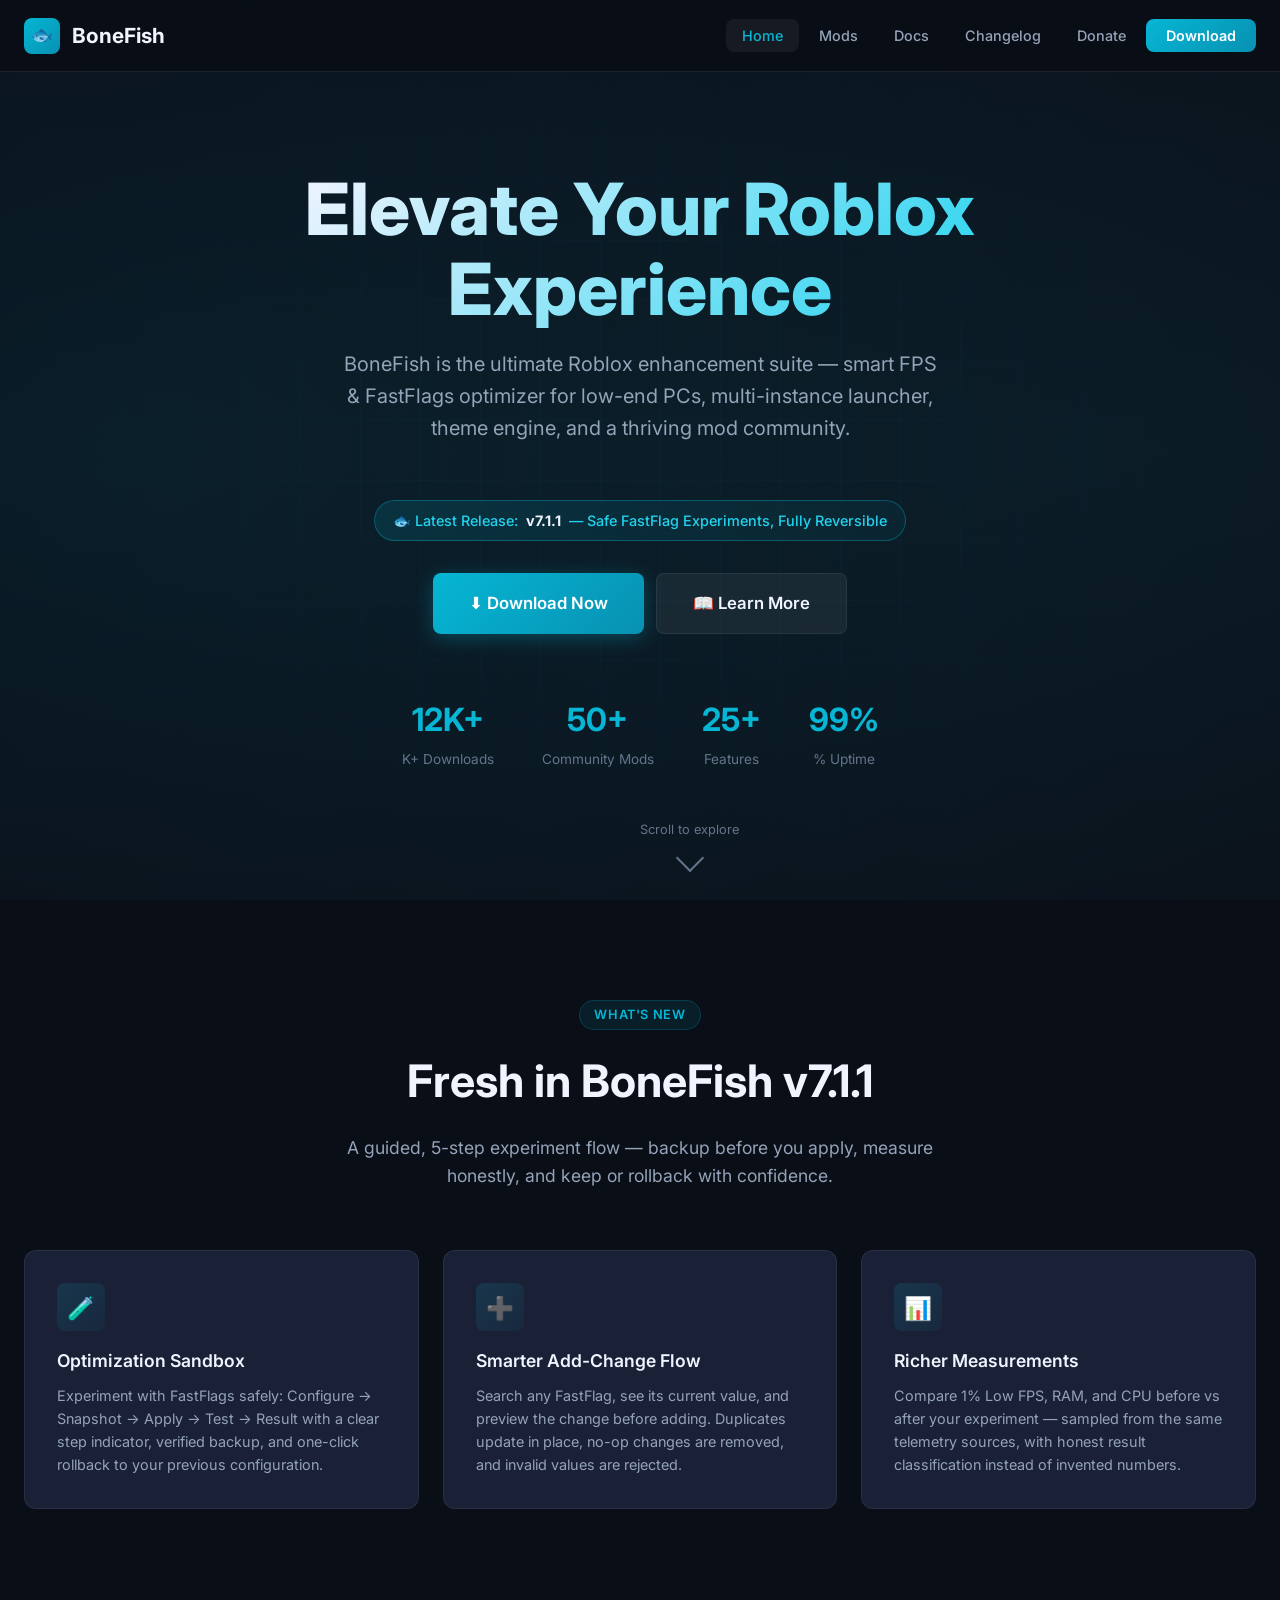
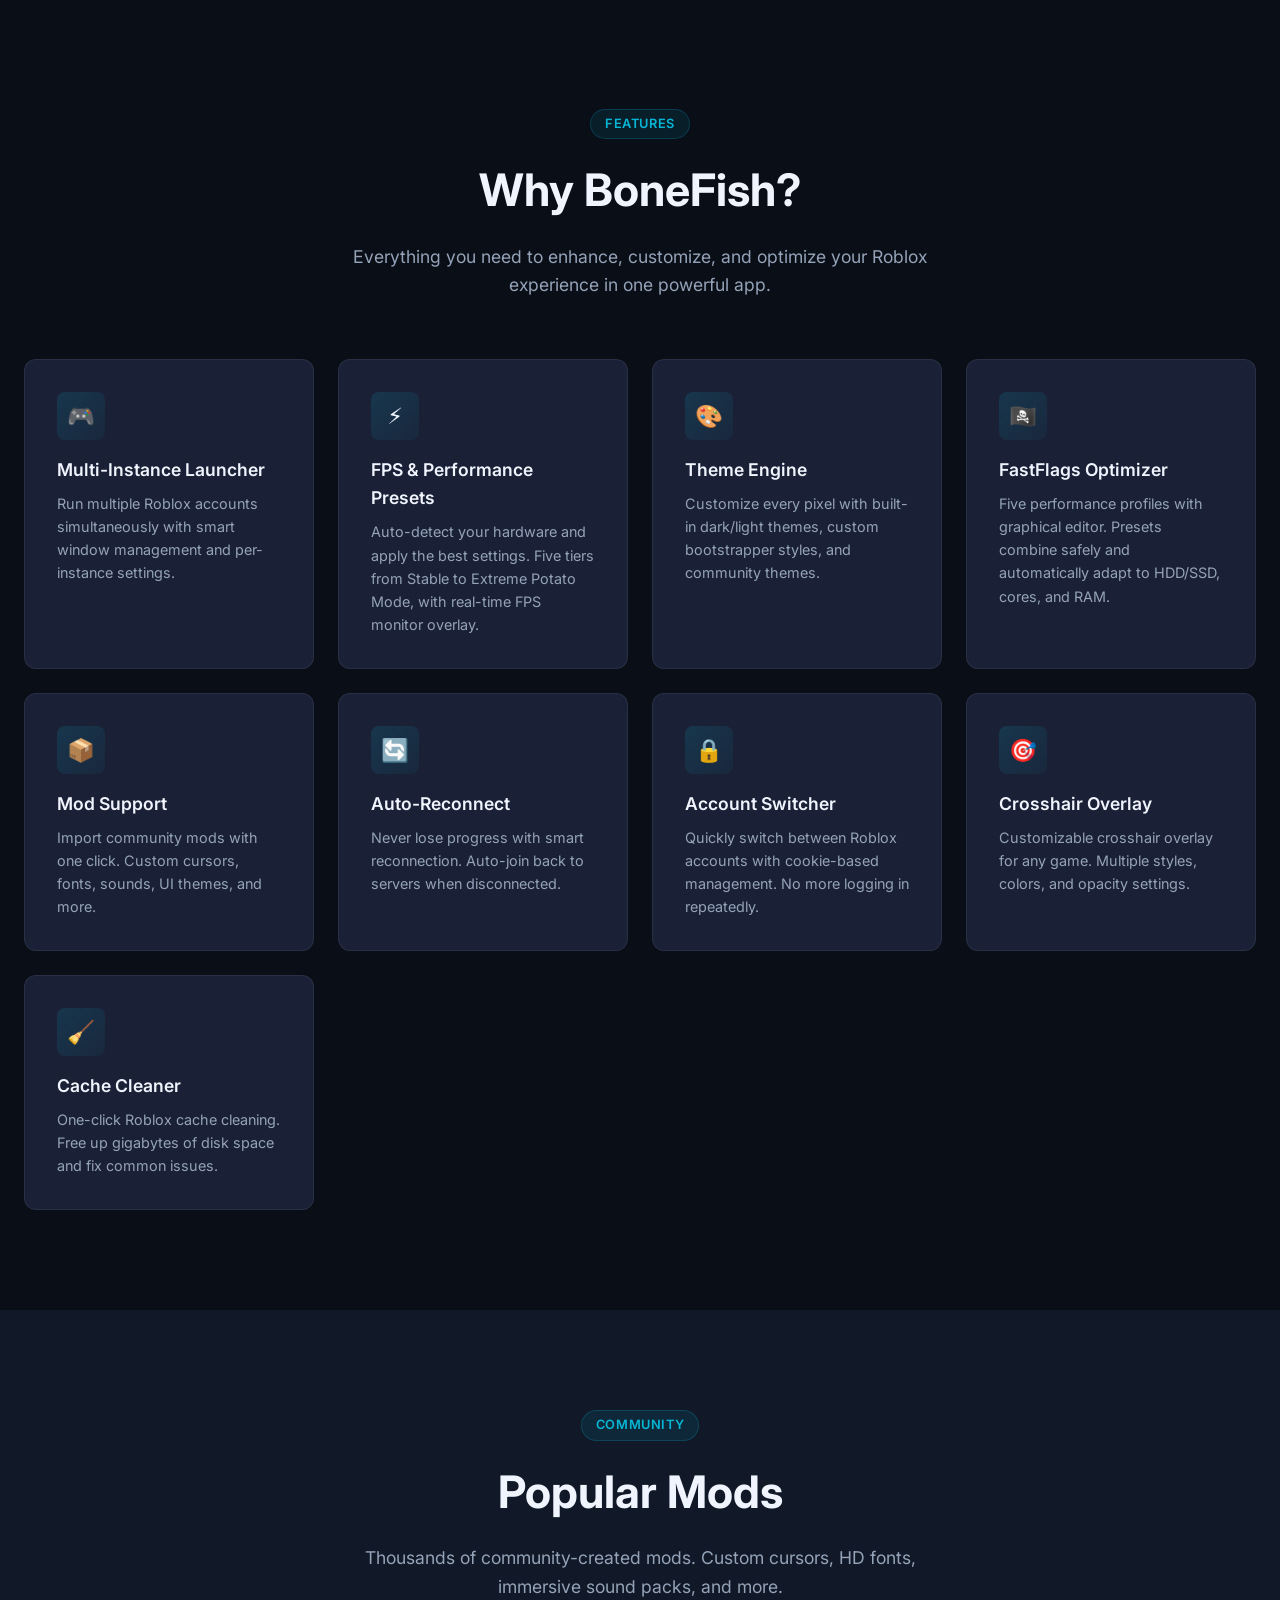
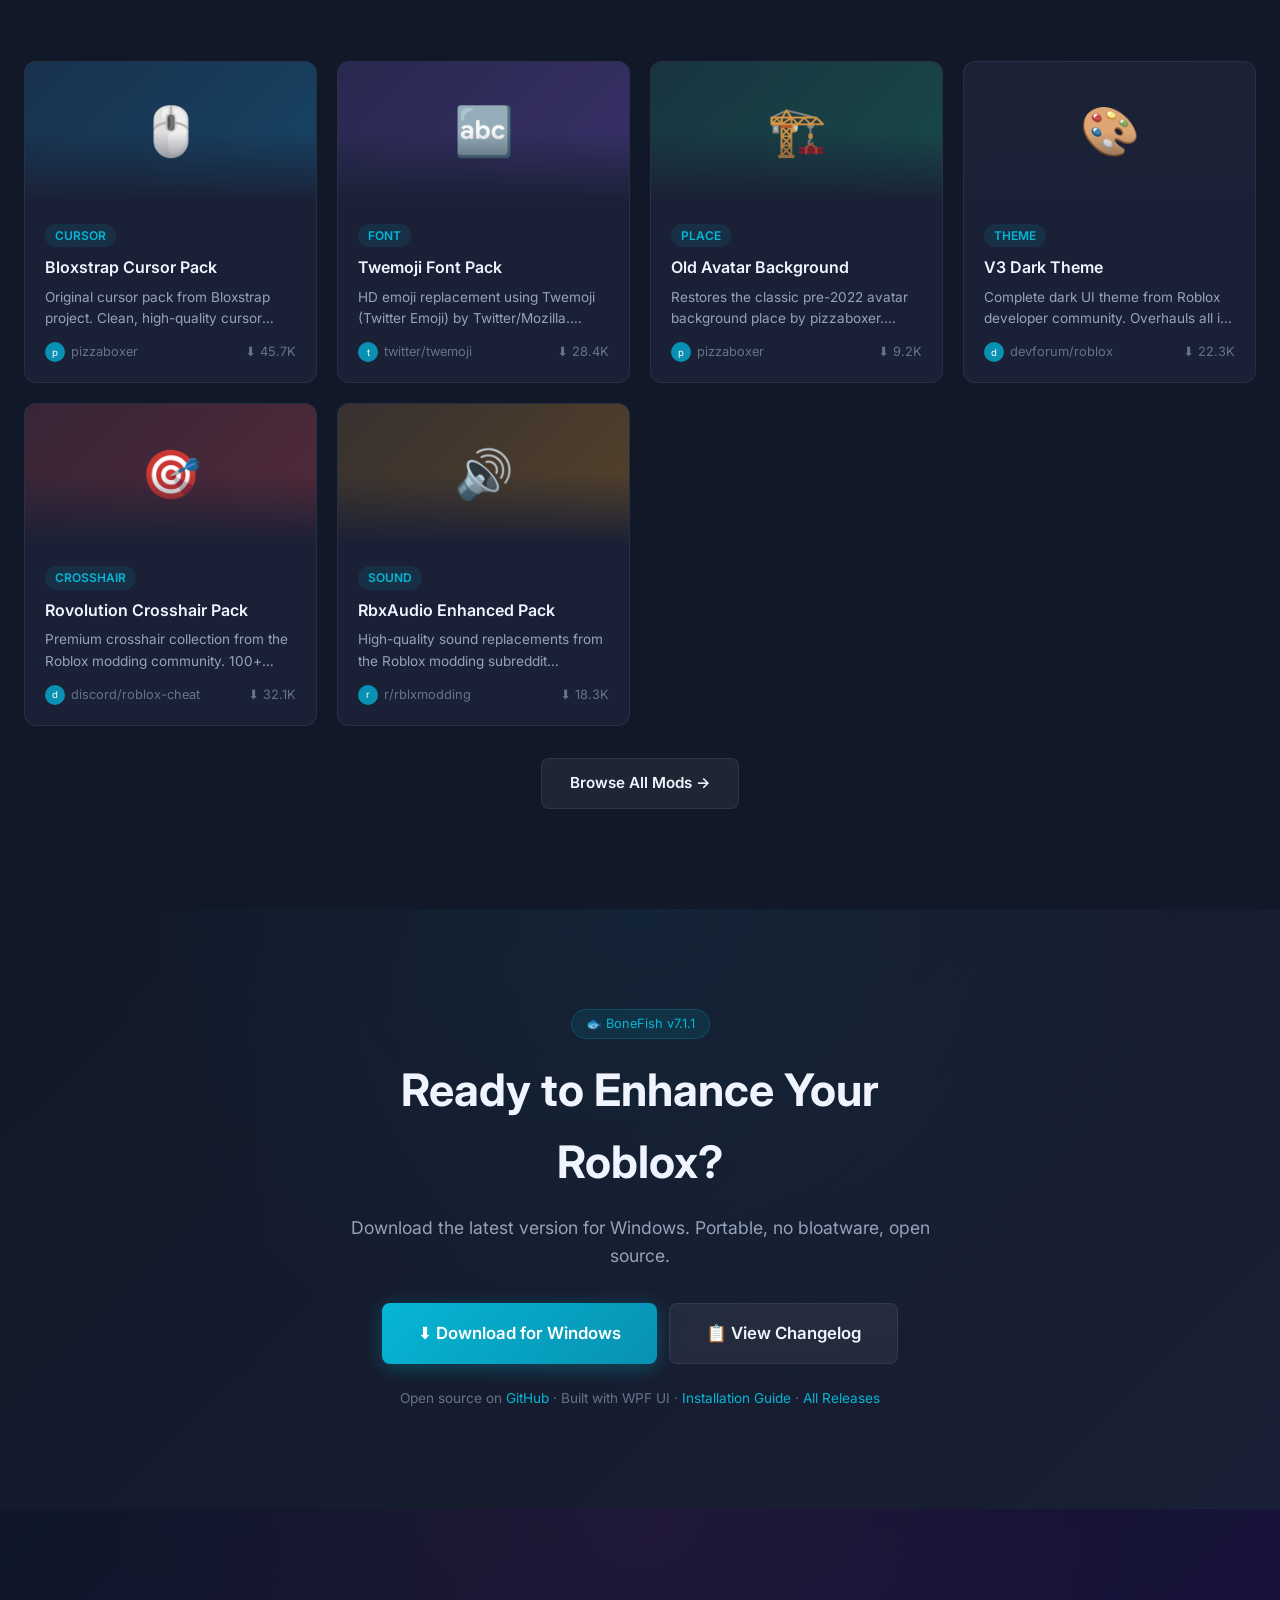
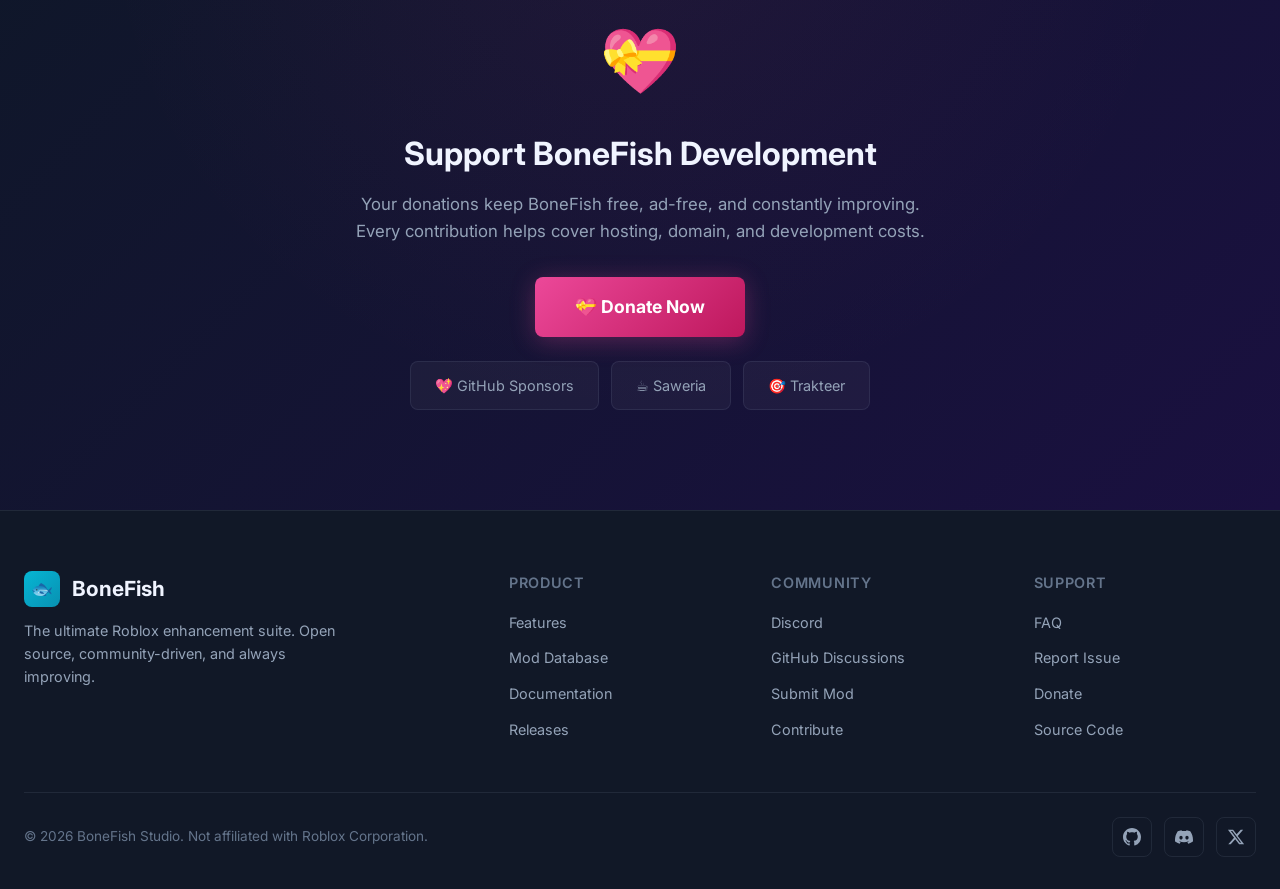
==== commit e0300750: "v7.1.1: update index hero badge, meta tags, What's New section (Optimization Sandbox)" ====
--- a/index.html
+++ b/index.html
@@ -5,22 +5,22 @@
   <meta name="viewport" content="width=device-width, initial-scale=1.0">
   
   <!-- Primary Meta Tags -->
-  <title>BoneFish v7.0.5 — Ultimate Roblox Enhancement Suite for Windows</title>
-  <meta name="description" content="BoneFish v7.0.5: free open-source Roblox launcher & enhancement suite for Windows. FastFlags optimizer, FPS boost for low-end PCs (HDD-aware presets), mods, themes, crosshair, multi-instance, auto-reconnect. Download now.">
+  <title>BoneFish v7.1.1 — Ultimate Roblox Enhancement Suite for Windows</title>
+  <meta name="description" content="BoneFish v7.1.1: free open-source Roblox launcher & enhancement suite for Windows. Optimization Sandbox for safe FastFlag experiments, FPS boost for low-end PCs (HDD-aware presets), mods, themes, crosshair, multi-instance, auto-reconnect. Download now.">
   <meta name="keywords" content="BoneFish, Roblox bootstrapper, Roblox mods, FastFlags, Roblox FPS boost, low-end PC Roblox, Roblox launcher, Bloxstrap alternative, Fishstrap, Roblox optimisasi, free Roblox tools, Roblox themes, Roblox crosshair">
   <link rel="canonical" href="https://bonefishstudioo.vercel.app/">
   
   <!-- Open Graph / Facebook -->
   <meta property="og:type" content="website">
   <meta property="og:url" content="https://bonefishstudioo.vercel.app/">
-  <meta property="og:title" content="BoneFish v7.0.5 — Ultimate Roblox Enhancement Suite for Windows">
-  <meta property="og:description" content="BoneFish v7.0.5: free open-source Roblox launcher & enhancement suite. FPS boost for low-end devices (HDD-aware presets), FastFlags optimizer, mods, themes & more.">
+  <meta property="og:title" content="BoneFish v7.1.1 — Ultimate Roblox Enhancement Suite for Windows">
+  <meta property="og:description" content="BoneFish v7.1.1: free open-source Roblox launcher & enhancement suite. Optimization Sandbox for safe FastFlag experiments, FPS boost for low-end devices (HDD-aware presets), mods, themes & more.">
   <meta property="og:image" content="https://bonefishstudioo.vercel.app/assets/og-image.png">
   
   <!-- Twitter -->
   <meta name="twitter:card" content="summary_large_image">
-  <meta name="twitter:title" content="BoneFish v7.0.5 — Ultimate Roblox Enhancement Suite">
-  <meta name="twitter:description" content="BoneFish v7.0.5: free open-source Roblox launcher & enhancement. FPS boost for low-res, HDD-aware presets, FastM optimizer, mods, themes & more.">
+  <meta name="twitter:title" content="BoneFish v7.1.1 — Ultimate Roblox Enhancement Suite">
+  <meta name="twitter:description" content="BoneFish v7.1.1: free open-source Roblox launcher & enhancement. Safe FastFlag experiments via Optimization Sandbox, FPS boost for low-res, HDD-aware presets, mods, themes & more.">
   <meta name="twitter:image" content="https://bonefishstudioo.vercel.app/assets/og-image.png">
   
   <!-- JSON-LD Structured Data -->
@@ -98,7 +98,7 @@
         BoneFish is the ultimate Roblox enhancement suite — smart FPS & FastFlags optimizer
         for low-end PCs, multi-instance launcher, theme engine, and a thriving mod community.
       </p>
-      <div class="hero-badge">🐟 Latest Release: <strong>v7.0.5</strong> — Even Faster on HDD & Low-End PCs</div>
+      <div class="hero-badge">🐟 Latest Release: <strong>v7.1.1</strong> — Safe FastFlag Experiments, Fully Reversible</div>
       <div class="hero-actions">
         <a href="https://github.com/BoneFishStudio/BoneFish/releases" class="btn btn-primary btn-lg" target="_blank" rel="noopener">
           ⬇️ Download Now
@@ -136,24 +136,24 @@
   <section class="section" id="whats-new">
     <div class="section-header reveal">
       <span class="section-tag">What's New</span>
-      <h2 class="section-title">Fresh in BoneFish v7.0.5</h2>
-      <p class="section-desc">Built on top of the v7.0.x stability overhaul — tuned with real user feedback on low-end hardware.</p>
+      <h2 class="section-title">Fresh in BoneFish v7.1.1</h2>
+      <p class="section-desc">A guided, 5-step experiment flow — backup before you apply, measure honestly, and keep or rollback with confidence.</p>
     </div>
     <div class="features-grid">
       <div class="feature-card reveal reveal-delay-1">
-        <div class="feature-icon">🧩</div>
-        <h3>Presets That Combine Smartly</h3>
-        <p>Force Extreme + HDD modes now work together instead of fighting. LOD distance and disk-friendly settings adapt automatically to your storage type.</p>
+        <div class="feature-icon">🧪</div>
+        <h3>Optimization Sandbox</h3>
+        <p>Experiment with FastFlags safely: Configure → Snapshot → Apply → Test → Result with a clear step indicator, verified backup, and one-click rollback to your previous configuration.</p>
       </div>
       <div class="feature-card reveal reveal-delay-2">
-        <div class="feature-icon">🔎</div>
-        <h3>Clearer System Info Panel</h3>
-        <p>See both your real hardware tier and the active performance tier side by side — no more guessing what's applied when Extreme Mode is on.</p>
+        <div class="feature-icon">➕</div>
+        <h3>Smarter Add-Change Flow</h3>
+        <p>Search any FastFlag, see its current value, and preview the change before adding. Duplicates update in place, no-op changes are removed, and invalid values are rejected.</p>
       </div>
       <div class="feature-card reveal reveal-delay-3">
-        <div class="feature-icon">✨</div>
-        <h3>Cleaner, Verified Optimizations</h3>
-        <p>Removed ineffective flags so the client only receives settings it actually supports. Less clutter, same visual quality, better consistency.</p>
+        <div class="feature-icon">📊</div>
+        <h3>Richer Measurements</h3>
+        <p>Compare 1% Low FPS, RAM, and CPU before vs after your experiment — sampled from the same telemetry sources, with honest result classification instead of invented numbers.</p>
       </div>
     </div>
   </section>
@@ -234,7 +234,7 @@
   <!-- Download Section -->
   <section class="section download-section" style="max-width: none;">
     <div class="download-content reveal">
-      <div class="download-version">🐟 BoneFish v7.0.5</div>
+      <div class="download-version">🐟 BoneFish v7.1.1</div>
       <h2 class="section-title">Ready to Enhance Your Roblox?</h2>
       <p class="section-desc">Download the latest version for Windows. Portable, no bloatware, open source.</p>
       <div class="download-buttons">
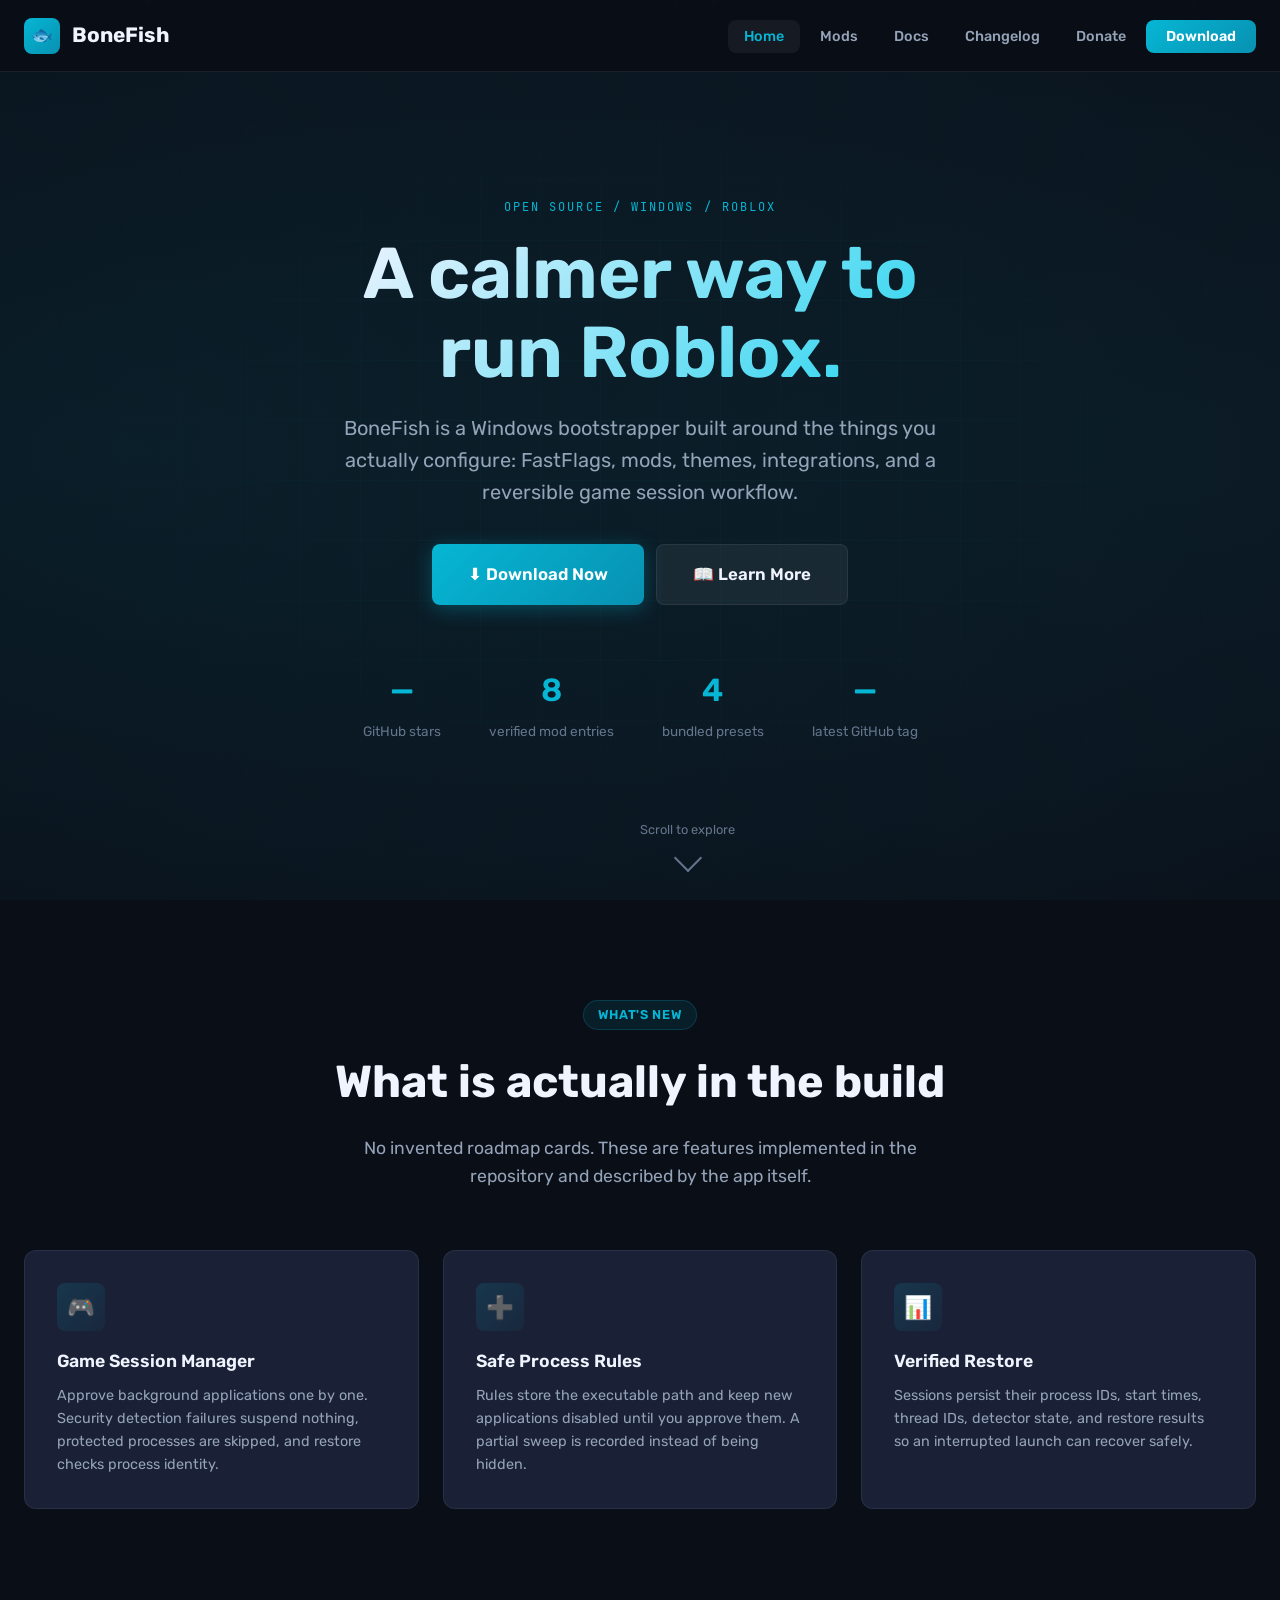
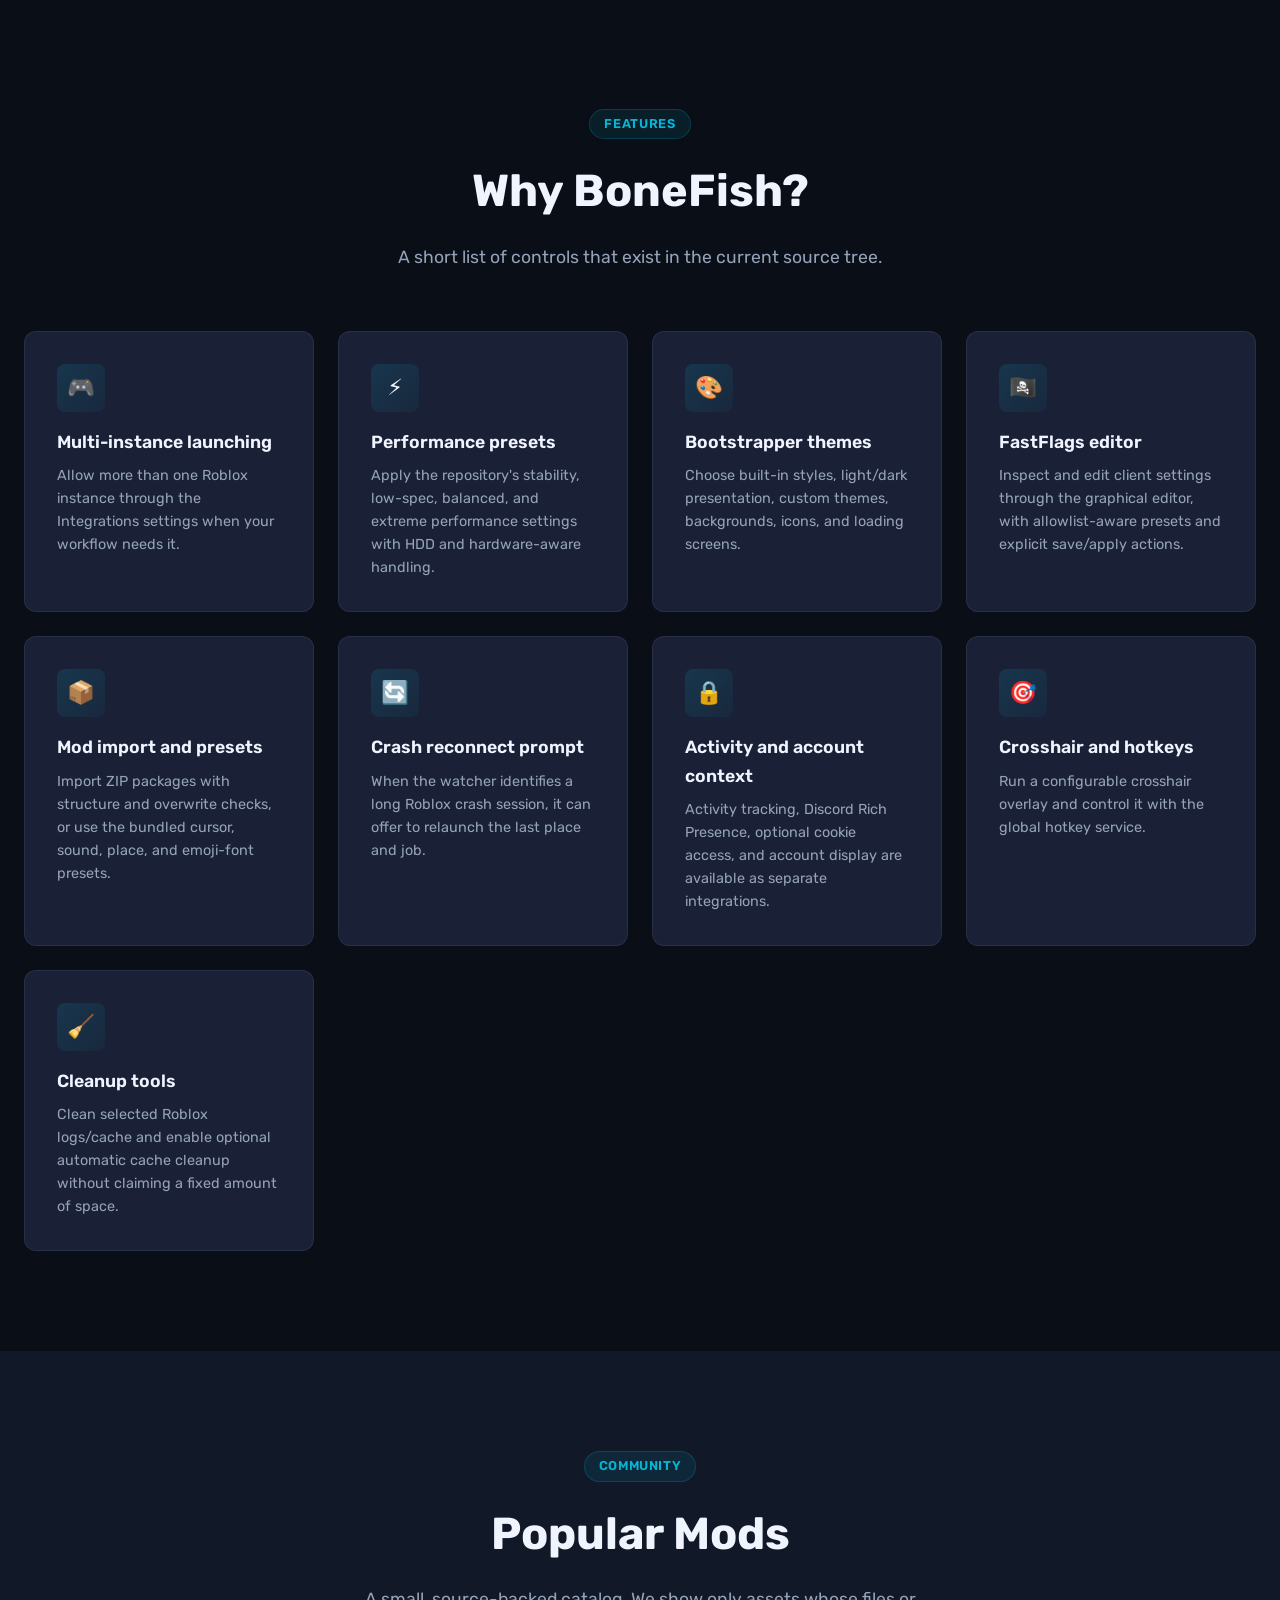
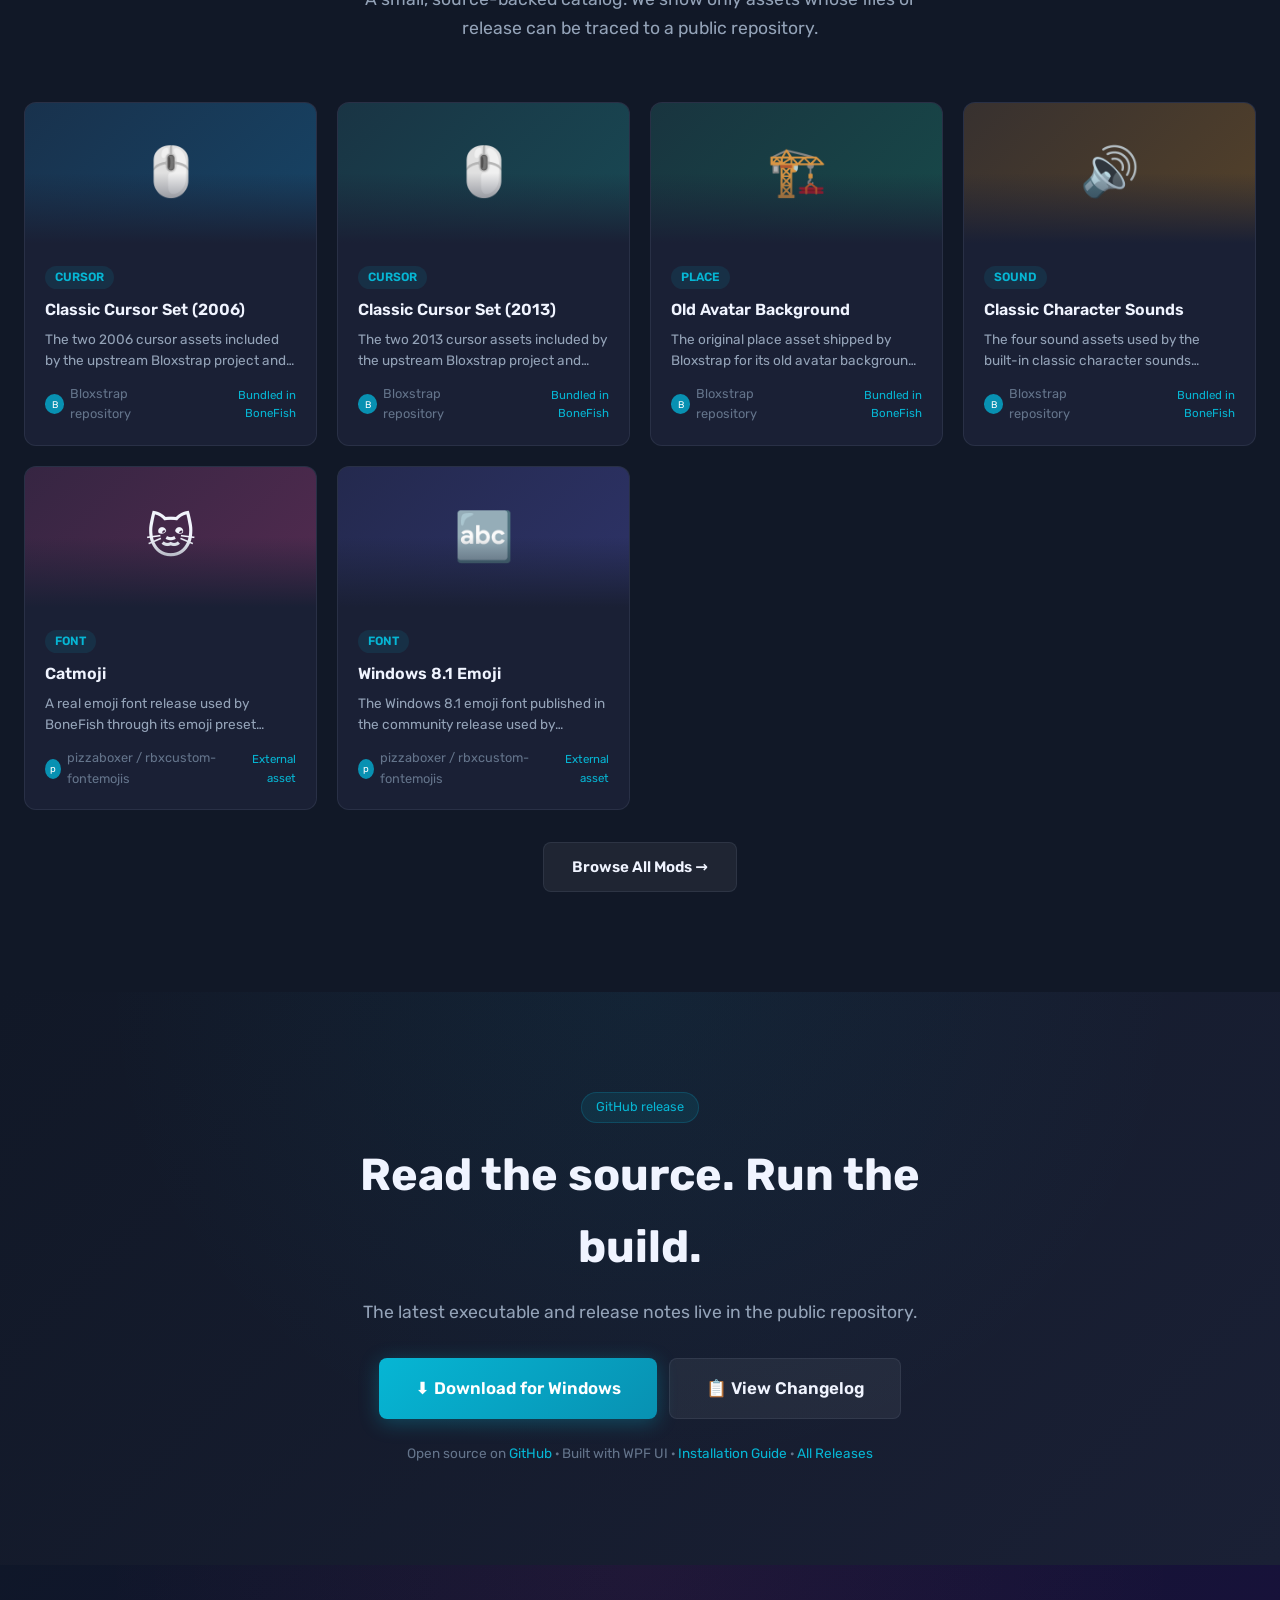
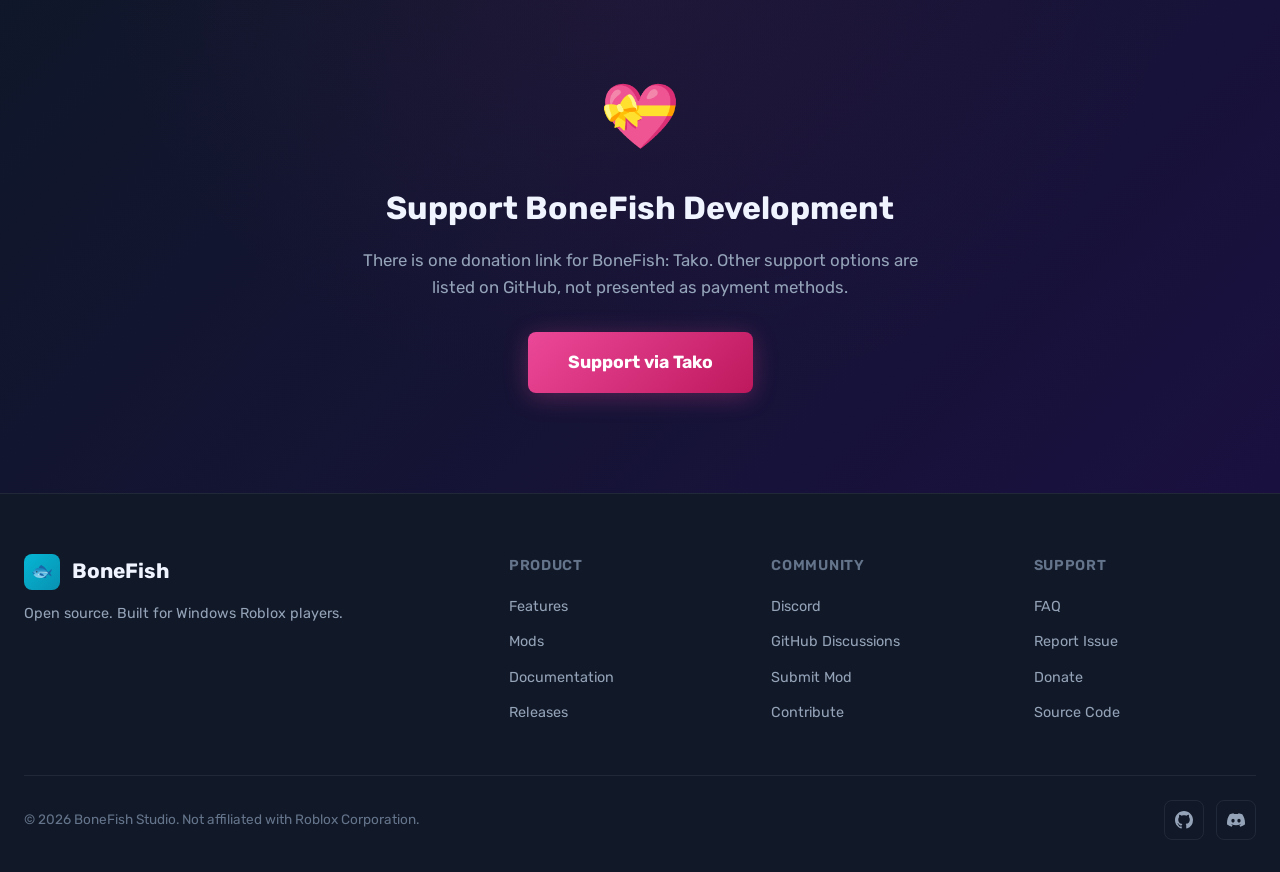
==== commit d09d94a3: "Remove fake claims and dead links; source-backed mods, Tako-only donate, self-hosted fonts - All pag" ====
--- a/index.html
+++ b/index.html
@@ -3,25 +3,26 @@
 <head>
   <meta charset="UTF-8">
   <meta name="viewport" content="width=device-width, initial-scale=1.0">
+  <meta name="google-adsense-account" content="ca-pub-3161683709161579">
   
   <!-- Primary Meta Tags -->
-  <title>BoneFish v7.1.1 — Ultimate Roblox Enhancement Suite for Windows</title>
-  <meta name="description" content="BoneFish v7.1.1: free open-source Roblox launcher & enhancement suite for Windows. Optimization Sandbox for safe FastFlag experiments, FPS boost for low-end PCs (HDD-aware presets), mods, themes, crosshair, multi-instance, auto-reconnect. Download now.">
+  <title>BoneFish — Open-Source Roblox Bootstrapper for Windows</title>
+  <meta name="description" content="BoneFish is an open-source Roblox bootstrapper for Windows with FastFlags, verified mod presets, themes, multi-instance support, a crosshair overlay, and Game Session Manager.">
   <meta name="keywords" content="BoneFish, Roblox bootstrapper, Roblox mods, FastFlags, Roblox FPS boost, low-end PC Roblox, Roblox launcher, Bloxstrap alternative, Fishstrap, Roblox optimisasi, free Roblox tools, Roblox themes, Roblox crosshair">
-  <link rel="canonical" href="https://bonefishstudioo.vercel.app/">
+  <link rel="canonical" href="https://bonefishstudio.vercel.app/">
   
   <!-- Open Graph / Facebook -->
   <meta property="og:type" content="website">
-  <meta property="og:url" content="https://bonefishstudioo.vercel.app/">
-  <meta property="og:title" content="BoneFish v7.1.1 — Ultimate Roblox Enhancement Suite for Windows">
-  <meta property="og:description" content="BoneFish v7.1.1: free open-source Roblox launcher & enhancement suite. Optimization Sandbox for safe FastFlag experiments, FPS boost for low-end devices (HDD-aware presets), mods, themes & more.">
-  <meta property="og:image" content="https://bonefishstudioo.vercel.app/assets/og-image.png">
+  <meta property="og:url" content="https://bonefishstudio.vercel.app/">
+  <meta property="og:title" content="BoneFish — Open-Source Roblox Bootstrapper for Windows">
+  <meta property="og:description" content="An open-source Windows Roblox bootstrapper with FastFlags, verified mod presets, themes, multi-instance support, a crosshair overlay, and Game Session Manager.">
+  <meta property="og:image" content="https://bonefishstudio.vercel.app/assets/og-image.png">
   
   <!-- Twitter -->
   <meta name="twitter:card" content="summary_large_image">
-  <meta name="twitter:title" content="BoneFish v7.1.1 — Ultimate Roblox Enhancement Suite">
-  <meta name="twitter:description" content="BoneFish v7.1.1: free open-source Roblox launcher & enhancement. Safe FastFlag experiments via Optimization Sandbox, FPS boost for low-res, HDD-aware presets, mods, themes & more.">
-  <meta name="twitter:image" content="https://bonefishstudioo.vercel.app/assets/og-image.png">
+  <meta name="twitter:title" content="BoneFish — Open-Source Roblox Bootstrapper">
+  <meta name="twitter:description" content="An open-source Windows Roblox bootstrapper with FastFlags, verified mod presets, themes, multi-instance support, and Game Session Manager.">
+  <meta name="twitter:image" content="https://bonefishstudio.vercel.app/assets/og-image.png">
   
   <!-- JSON-LD Structured Data -->
   <script type="application/ld+json">
@@ -29,7 +30,7 @@
     "@context": "https://schema.org",
     "@type": "SoftwareApplication",
     "name": "BoneFish",
-    "description": "BoneFish: open-source Roblox enhancement suite for Windows. FPS unlocker, FastFlags manager, mod support, theme engine, and more.",
+    "description": "BoneFish: open-source Roblox bootstrapper for Windows. FastFlags, verified mod presets, themes, multi-instance, and Game Session Manager.",
     "operatingSystem": "Windows 10/11",
     "applicationCategory": "UtilityApplication",
     "offers": {
@@ -44,9 +45,6 @@
     }
   }
   </script>
-  
-  <!-- Google Search Console -->
-  <meta name="google-site-verification" content="5o4Lt5Mz_QEzSDT9JuqF7M2nwrKXnCYRx3dJvcUgq_I" />
   
   <link rel="stylesheet" href="css/style.css">
   <link rel="icon" href="data:image/svg+xml,<svg xmlns='http://www.w3.org/2000/svg' viewBox='0 0 32 32'><text y='26' font-size='26'>🐟</text></svg>">
@@ -93,12 +91,12 @@
     </div>
     <div class="hero-content">
 
-      <h1>Elevate Your Roblox<br>Experience</h1>
+      <p class="hero-kicker">OPEN SOURCE / WINDOWS / ROBLOX</p>
+      <h1>A calmer way to<br>run Roblox.</h1>
       <p class="hero-subtitle">
-        BoneFish is the ultimate Roblox enhancement suite — smart FPS & FastFlags optimizer
-        for low-end PCs, multi-instance launcher, theme engine, and a thriving mod community.
+        BoneFish is a Windows bootstrapper built around the things you actually configure:
+        FastFlags, mods, themes, integrations, and a reversible game session workflow.
       </p>
-      <div class="hero-badge">🐟 Latest Release: <strong>v7.1.1</strong> — Safe FastFlag Experiments, Fully Reversible</div>
       <div class="hero-actions">
         <a href="https://github.com/BoneFishStudio/BoneFish/releases" class="btn btn-primary btn-lg" target="_blank" rel="noopener">
           ⬇️ Download Now
@@ -109,20 +107,20 @@
       </div>
       <div class="hero-stats">
         <div class="hero-stat">
-          <div class="hero-stat-value" data-count="12">0</div>
-          <div class="hero-stat-label">K+ Downloads</div>
+          <div class="hero-stat-value" data-repo-stat="stars">—</div>
+          <div class="hero-stat-label">GitHub stars</div>
         </div>
         <div class="hero-stat">
-          <div class="hero-stat-value" data-count="50">0</div>
-          <div class="hero-stat-label">Community Mods</div>
+          <div class="hero-stat-value" data-repo-stat="entries">8</div>
+          <div class="hero-stat-label">verified mod entries</div>
         </div>
         <div class="hero-stat">
-          <div class="hero-stat-value" data-count="25">0</div>
-          <div class="hero-stat-label">Features</div>
+          <div class="hero-stat-value" data-repo-stat="bundled">4</div>
+          <div class="hero-stat-label">bundled presets</div>
         </div>
         <div class="hero-stat">
-          <div class="hero-stat-value" data-count="99">0</div>
-          <div class="hero-stat-label">% Uptime</div>
+          <div class="hero-stat-value" data-repo-stat="release">—</div>
+          <div class="hero-stat-label">latest GitHub tag</div>
         </div>
       </div>
     </div>
@@ -136,24 +134,24 @@
   <section class="section" id="whats-new">
     <div class="section-header reveal">
       <span class="section-tag">What's New</span>
-      <h2 class="section-title">Fresh in BoneFish v7.1.1</h2>
-      <p class="section-desc">A guided, 5-step experiment flow — backup before you apply, measure honestly, and keep or rollback with confidence.</p>
+      <h2 class="section-title">What is actually in the build</h2>
+      <p class="section-desc">No invented roadmap cards. These are features implemented in the repository and described by the app itself.</p>
     </div>
     <div class="features-grid">
       <div class="feature-card reveal reveal-delay-1">
-        <div class="feature-icon">🧪</div>
-        <h3>Optimization Sandbox</h3>
-        <p>Experiment with FastFlags safely: Configure → Snapshot → Apply → Test → Result with a clear step indicator, verified backup, and one-click rollback to your previous configuration.</p>
+        <div class="feature-icon">🎮</div>
+        <h3>Game Session Manager</h3>
+        <p>Approve background applications one by one. Security detection failures suspend nothing, protected processes are skipped, and restore checks process identity.</p>
       </div>
       <div class="feature-card reveal reveal-delay-2">
         <div class="feature-icon">➕</div>
-        <h3>Smarter Add-Change Flow</h3>
-        <p>Search any FastFlag, see its current value, and preview the change before adding. Duplicates update in place, no-op changes are removed, and invalid values are rejected.</p>
+        <h3>Safe Process Rules</h3>
+        <p>Rules store the executable path and keep new applications disabled until you approve them. A partial sweep is recorded instead of being hidden.</p>
       </div>
       <div class="feature-card reveal reveal-delay-3">
         <div class="feature-icon">📊</div>
-        <h3>Richer Measurements</h3>
-        <p>Compare 1% Low FPS, RAM, and CPU before vs after your experiment — sampled from the same telemetry sources, with honest result classification instead of invented numbers.</p>
+        <h3>Verified Restore</h3>
+        <p>Sessions persist their process IDs, start times, thread IDs, detector state, and restore results so an interrupted launch can recover safely.</p>
       </div>
     </div>
   </section>
@@ -163,53 +161,53 @@
     <div class="section-header reveal">
       <span class="section-tag">Features</span>
       <h2 class="section-title">Why BoneFish?</h2>
-      <p class="section-desc">Everything you need to enhance, customize, and optimize your Roblox experience in one powerful app.</p>
+      <p class="section-desc">A short list of controls that exist in the current source tree.</p>
     </div>
     <div class="features-grid">
       <div class="feature-card reveal reveal-delay-1">
         <div class="feature-icon">🎮</div>
-        <h3>Multi-Instance Launcher</h3>
-        <p>Run multiple Roblox accounts simultaneously with smart window management and per-instance settings.</p>
+        <h3>Multi-instance launching</h3>
+        <p>Allow more than one Roblox instance through the Integrations settings when your workflow needs it.</p>
       </div>
       <div class="feature-card reveal reveal-delay-2">
         <div class="feature-icon">⚡</div>
-        <h3>FPS & Performance Presets</h3>
-        <p>Auto-detect your hardware and apply the best settings. Five tiers from Stable to Extreme Potato Mode, with real-time FPS monitor overlay.</p>
+        <h3>Performance presets</h3>
+        <p>Apply the repository's stability, low-spec, balanced, and extreme performance settings with HDD and hardware-aware handling.</p>
       </div>
       <div class="feature-card reveal reveal-delay-3">
         <div class="feature-icon">🎨</div>
-        <h3>Theme Engine</h3>
-        <p>Customize every pixel with built-in dark/light themes, custom bootstrapper styles, and community themes.</p>
+        <h3>Bootstrapper themes</h3>
+        <p>Choose built-in styles, light/dark presentation, custom themes, backgrounds, icons, and loading screens.</p>
       </div>
       <div class="feature-card reveal reveal-delay-1">
         <div class="feature-icon">🏴‍☠️</div>
-        <h3>FastFlags Optimizer</h3>
-        <p>Five performance profiles with graphical editor. Presets combine safely and automatically adapt to HDD/SSD, cores, and RAM.</p>
+        <h3>FastFlags editor</h3>
+        <p>Inspect and edit client settings through the graphical editor, with allowlist-aware presets and explicit save/apply actions.</p>
       </div>
       <div class="feature-card reveal reveal-delay-2">
         <div class="feature-icon">📦</div>
-        <h3>Mod Support</h3>
-        <p>Import community mods with one click. Custom cursors, fonts, sounds, UI themes, and more.</p>
+        <h3>Mod import and presets</h3>
+        <p>Import ZIP packages with structure and overwrite checks, or use the bundled cursor, sound, place, and emoji-font presets.</p>
       </div>
       <div class="feature-card reveal reveal-delay-3">
         <div class="feature-icon">🔄</div>
-        <h3>Auto-Reconnect</h3>
-        <p>Never lose progress with smart reconnection. Auto-join back to servers when disconnected.</p>
+        <h3>Crash reconnect prompt</h3>
+        <p>When the watcher identifies a long Roblox crash session, it can offer to relaunch the last place and job.</p>
       </div>
       <div class="feature-card reveal reveal-delay-1">
         <div class="feature-icon">🔒</div>
-        <h3>Account Switcher</h3>
-        <p>Quickly switch between Roblox accounts with cookie-based management. No more logging in repeatedly.</p>
+        <h3>Activity and account context</h3>
+        <p>Activity tracking, Discord Rich Presence, optional cookie access, and account display are available as separate integrations.</p>
       </div>
       <div class="feature-card reveal reveal-delay-2">
         <div class="feature-icon">🎯</div>
-        <h3>Crosshair Overlay</h3>
-        <p>Customizable crosshair overlay for any game. Multiple styles, colors, and opacity settings.</p>
+        <h3>Crosshair and hotkeys</h3>
+        <p>Run a configurable crosshair overlay and control it with the global hotkey service.</p>
       </div>
       <div class="feature-card reveal reveal-delay-3">
         <div class="feature-icon">🧹</div>
-        <h3>Cache Cleaner</h3>
-        <p>One-click Roblox cache cleaning. Free up gigabytes of disk space and fix common issues.</p>
+        <h3>Cleanup tools</h3>
+        <p>Clean selected Roblox logs/cache and enable optional automatic cache cleanup without claiming a fixed amount of space.</p>
       </div>
     </div>
   </section>
@@ -220,7 +218,7 @@
       <div class="section-header reveal">
         <span class="section-tag">Community</span>
         <h2 class="section-title">Popular Mods</h2>
-        <p class="section-desc">Thousands of community-created mods. Custom cursors, HD fonts, immersive sound packs, and more.</p>
+        <p class="section-desc">A small, source-backed catalog. We show only assets whose files or release can be traced to a public repository.</p>
       </div>
       <div class="mods-showcase-grid" id="featuredMods">
         <div class="loading"><div class="spinner"></div></div>
@@ -234,9 +232,9 @@
   <!-- Download Section -->
   <section class="section download-section" style="max-width: none;">
     <div class="download-content reveal">
-      <div class="download-version">🐟 BoneFish v7.1.1</div>
-      <h2 class="section-title">Ready to Enhance Your Roblox?</h2>
-      <p class="section-desc">Download the latest version for Windows. Portable, no bloatware, open source.</p>
+      <div class="download-version">GitHub release</div>
+      <h2 class="section-title">Read the source. Run the build.</h2>
+      <p class="section-desc">The latest executable and release notes live in the public repository.</p>
       <div class="download-buttons">
         <a href="https://github.com/BoneFishStudio/BoneFish/releases/latest/download/BoneFish.exe" class="btn btn-primary btn-lg">
           ⬇️ Download for Windows
@@ -259,15 +257,10 @@
     <div class="donate-content reveal">
       <div class="donate-icon">💝</div>
       <h2>Support BoneFish Development</h2>
-      <p>Your donations keep BoneFish free, ad-free, and constantly improving. Every contribution helps cover hosting, domain, and development costs.</p>
-      <a href="http://tako.id/SiMahiro/gift" class="donate-btn" target="_blank" rel="noopener">
-        💝 Donate Now
+      <p>There is one donation link for BoneFish: Tako. Other support options are listed on GitHub, not presented as payment methods.</p>
+      <a href="https://tako.id/SiMahiro/gift" class="donate-btn" target="_blank" rel="noopener">
+        Support via Tako
       </a>
-      <div class="donate-methods">
-        <a href="https://github.com/sponsors/BoneFishStudio" class="donate-method" target="_blank" rel="noopener">💖 GitHub Sponsors</a>
-        <a href="https://saweria.co/BoneFish" class="donate-method" target="_blank" rel="noopener">☕ Saweria</a>
-        <a href="https://trakteer.id/BoneFish" class="donate-method" target="_blank" rel="noopener">🎯 Trakteer</a>
-      </div>
     </div>
   </section>
 
@@ -280,13 +273,13 @@
             <div class="nav-logo-img">🐟</div>
             BoneFish
           </a>
-          <p>The ultimate Roblox enhancement suite. Open source, community-driven, and always improving.</p>
+          <p>Open source. Built for Windows Roblox players.</p>
         </div>
         <div class="footer-col">
           <h4>Product</h4>
           <ul>
             <li><a href="index.html#features">Features</a></li>
-            <li><a href="mods.html">Mod Database</a></li>
+            <li><a href="mods.html">Mods</a></li>
             <li><a href="docs.html">Documentation</a></li>
             <li><a href="https://github.com/BoneFishStudio/BoneFish/releases">Releases</a></li>
           </ul>
@@ -319,9 +312,6 @@
           <a href="https://discord.gg/SRs5zb9BJd" target="_blank" rel="noopener" title="Discord">
             <svg width="18" height="18" viewBox="0 0 24 24" fill="currentColor"><path d="M20.317 4.37a19.791 19.791 0 00-4.885-1.515.074.074 0 00-.079.037c-.21.375-.444.864-.608 1.25a18.27 18.27 0 00-5.487 0 12.64 12.64 0 00-.617-1.25.077.077 0 00-.079-.037A19.736 19.736 0 003.677 4.37a.07.07 0 00-.032.027C.533 9.046-.32 13.58.099 18.057a.082.082 0 00.031.057 19.9 19.9 0 005.993 3.03.078.078 0 00.084-.028 14.09 14.09 0 001.226-1.994.076.076 0 00-.041-.106 13.107 13.107 0 01-1.872-.892.077.077 0 01-.008-.128 10.2 10.2 0 00.372-.292.074.074 0 01.077-.01c3.928 1.793 8.18 1.793 12.062 0a.074.074 0 01.078.01c.12.098.246.198.373.292a.077.077 0 01-.006.127 12.299 12.299 0 01-1.873.892.077.077 0 00-.041.107c.36.698.772 1.362 1.225 1.993a.076.076 0 00.084.028 19.839 19.839 0 006.002-3.03.077.077 0 00.032-.054c.5-5.177-.838-9.674-3.549-13.66a.061.061 0 00-.031-.03zM8.02 15.33c-1.183 0-2.157-1.085-2.157-2.419 0-1.333.956-2.419 2.157-2.419 1.21 0 2.176 1.096 2.157 2.42 0 1.333-.956 2.418-2.157 2.418zm7.975 0c-1.183 0-2.157-1.085-2.157-2.419 0-1.333.955-2.419 2.157-2.419 1.21 0 2.176 1.096 2.157 2.42 0 1.333-.946 2.418-2.157 2.418z"/></svg>
           </a>
-          <a href="https://twitter.com/BoneFishStudio" target="_blank" rel="noopener" title="Twitter">
-            <svg width="18" height="18" viewBox="0 0 24 24" fill="currentColor"><path d="M18.244 2.25h3.308l-7.227 8.26 8.502 11.24H16.17l-5.214-6.817L4.99 21.75H1.68l7.73-8.835L1.254 2.25H8.08l4.713 6.231zm-1.161 17.52h1.833L7.084 4.126H5.117z"/></svg>
-          </a>
         </div>
       </div>
     </div>
--- a/css/style.css
+++ b/css/style.css
@@ -2,8 +2,22 @@
    BONEFISH — Complete Website Stylesheet
    ============================================================ */
 
-/* Google Fonts - Inter */
-@import url('https://fonts.googleapis.com/css2?family=Inter:wght@300;400;500;600;700;800&display=swap');
+/* Use the same local type family as the desktop app; no external font request. */
+@font-face {
+  font-family: 'BoneFish Sans';
+  src: url('../assets/fonts/Rubik-VariableFont_wght.ttf') format('truetype');
+  font-style: normal;
+  font-weight: 300 900;
+  font-display: swap;
+}
+
+@font-face {
+  font-family: 'BoneFish Mono';
+  src: url('../assets/fonts/JetBrainsMono-Regular.ttf') format('truetype');
+  font-style: normal;
+  font-weight: 400;
+  font-display: swap;
+}
 
 /* --- CSS Variables --- */
 :root {
@@ -40,8 +54,8 @@
   --shadow-lg: 0 8px 48px rgba(0, 0, 0, 0.5);
   --shadow-glow: 0 0 40px var(--accent-glow);
   
-  --font: 'Inter', 'Segoe UI', system-ui, -apple-system, sans-serif;
-  --font-mono: 'JetBrains Mono', 'Cascadia Code', 'Fira Code', monospace;
+  --font: 'BoneFish Sans', 'Segoe UI', system-ui, -apple-system, sans-serif;
+  --font-mono: 'BoneFish Mono', 'Cascadia Code', 'Fira Code', monospace;
   
   --nav-height: 72px;
   --max-width: 1280px;
@@ -318,6 +332,15 @@
   text-align: center;
 }
 
+.hero-kicker {
+  color: var(--accent);
+  font-family: var(--font-mono);
+  font-size: 0.72rem;
+  letter-spacing: 0.18em;
+  margin-bottom: 18px;
+  animation: fadeInUp 0.6s ease both;
+}
+
 .hero-badge {
   display: inline-flex;
   align-items: center;
@@ -347,7 +370,7 @@
 
 .hero h1 {
   font-size: clamp(2.5rem, 6vw, 4.5rem);
-  font-weight: 800;
+  font-weight: 650;
   line-height: 1.1;
   margin-bottom: 20px;
   background: linear-gradient(135deg, #f0f4ff 0%, var(--accent-light) 100%);
@@ -385,7 +408,7 @@
 
 .hero-stat-value {
   font-size: 2rem;
-  font-weight: 700;
+  font-weight: 600;
   color: var(--accent);
 }
 
@@ -630,6 +653,12 @@
   display: flex;
   align-items: center;
   gap: 4px;
+}
+
+.mod-card-status {
+  color: var(--accent);
+  font-size: 0.72rem;
+  text-align: right;
 }
 
 /* --- Download Section --- */
@@ -1356,33 +1385,4 @@
 
 @keyframes spin { to { transform: rotate(360deg); } }
 
-/* --- v7.0.5: Release badge in hero --- */
-.hero-badge {
-  display: inline-flex;
-  align-items: center;
-  gap: 8px;
-  margin: 20px 0 32px;
-  padding: 8px 18px;
-  background: linear-gradient(135deg, rgba(6, 182, 212, 0.14), rgba(8, 145, 178, 0.08));
-  border: 1px solid rgba(6, 182, 212, 0.35);
-  border-radius: 100px;
-  color: var(--accent-light);
-  font-size: 0.9rem;
-  font-weight: 500;
-  backdrop-filter: blur(6px);
-  animation: heroPulse 3s ease-in-out infinite;
-}
-
-.hero-badge strong {
-  color: var(--text-primary);
-  font-weight: 700;
-}
-
-@keyframes heroPulse {
-  0%, 100% { box-shadow: 0 0 0 0 rgba(6, 182, 212, 0.25); }
-  50% { box-shadow: 0 0 22px 2px rgba(6, 182, 212, 0.35); }
-}
-
 @media (max-width: 640px) {
-  .hero-badge { font-size: 0.78rem; padding: 6px 12px; }
-}
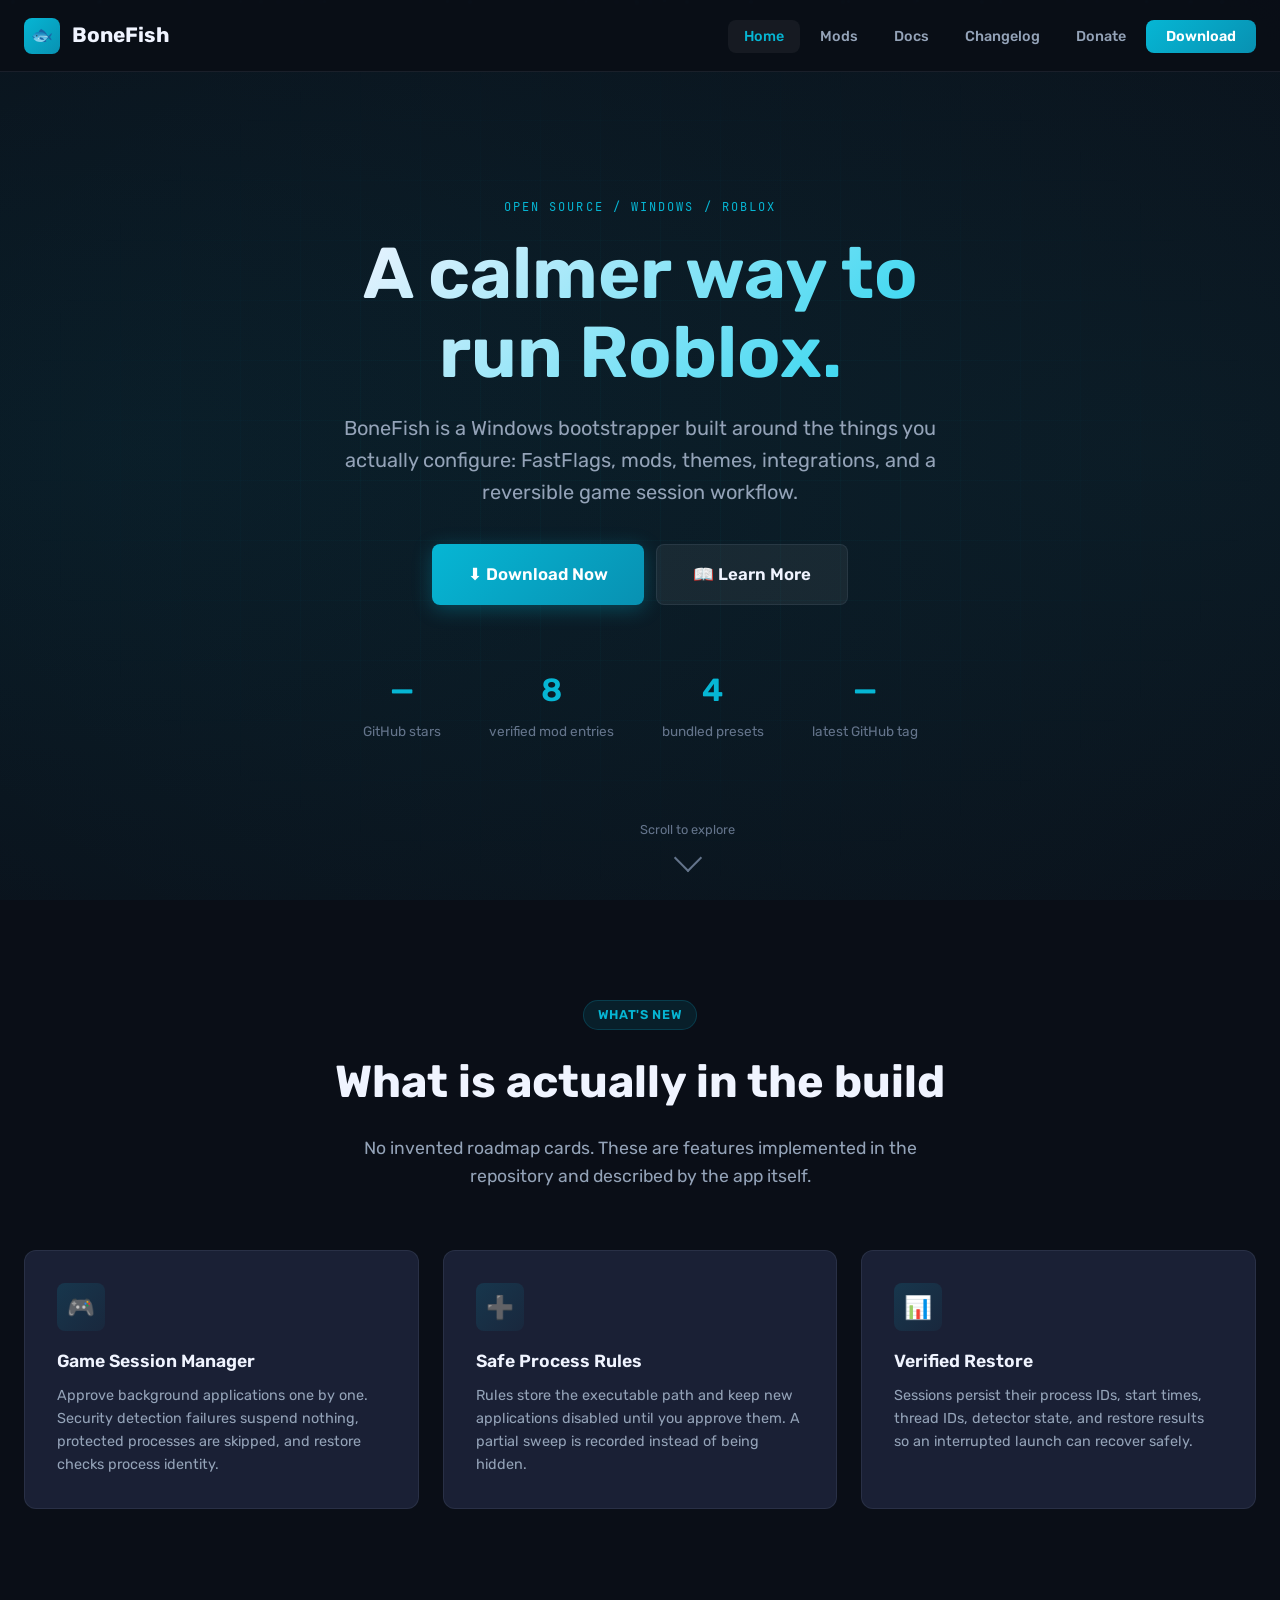
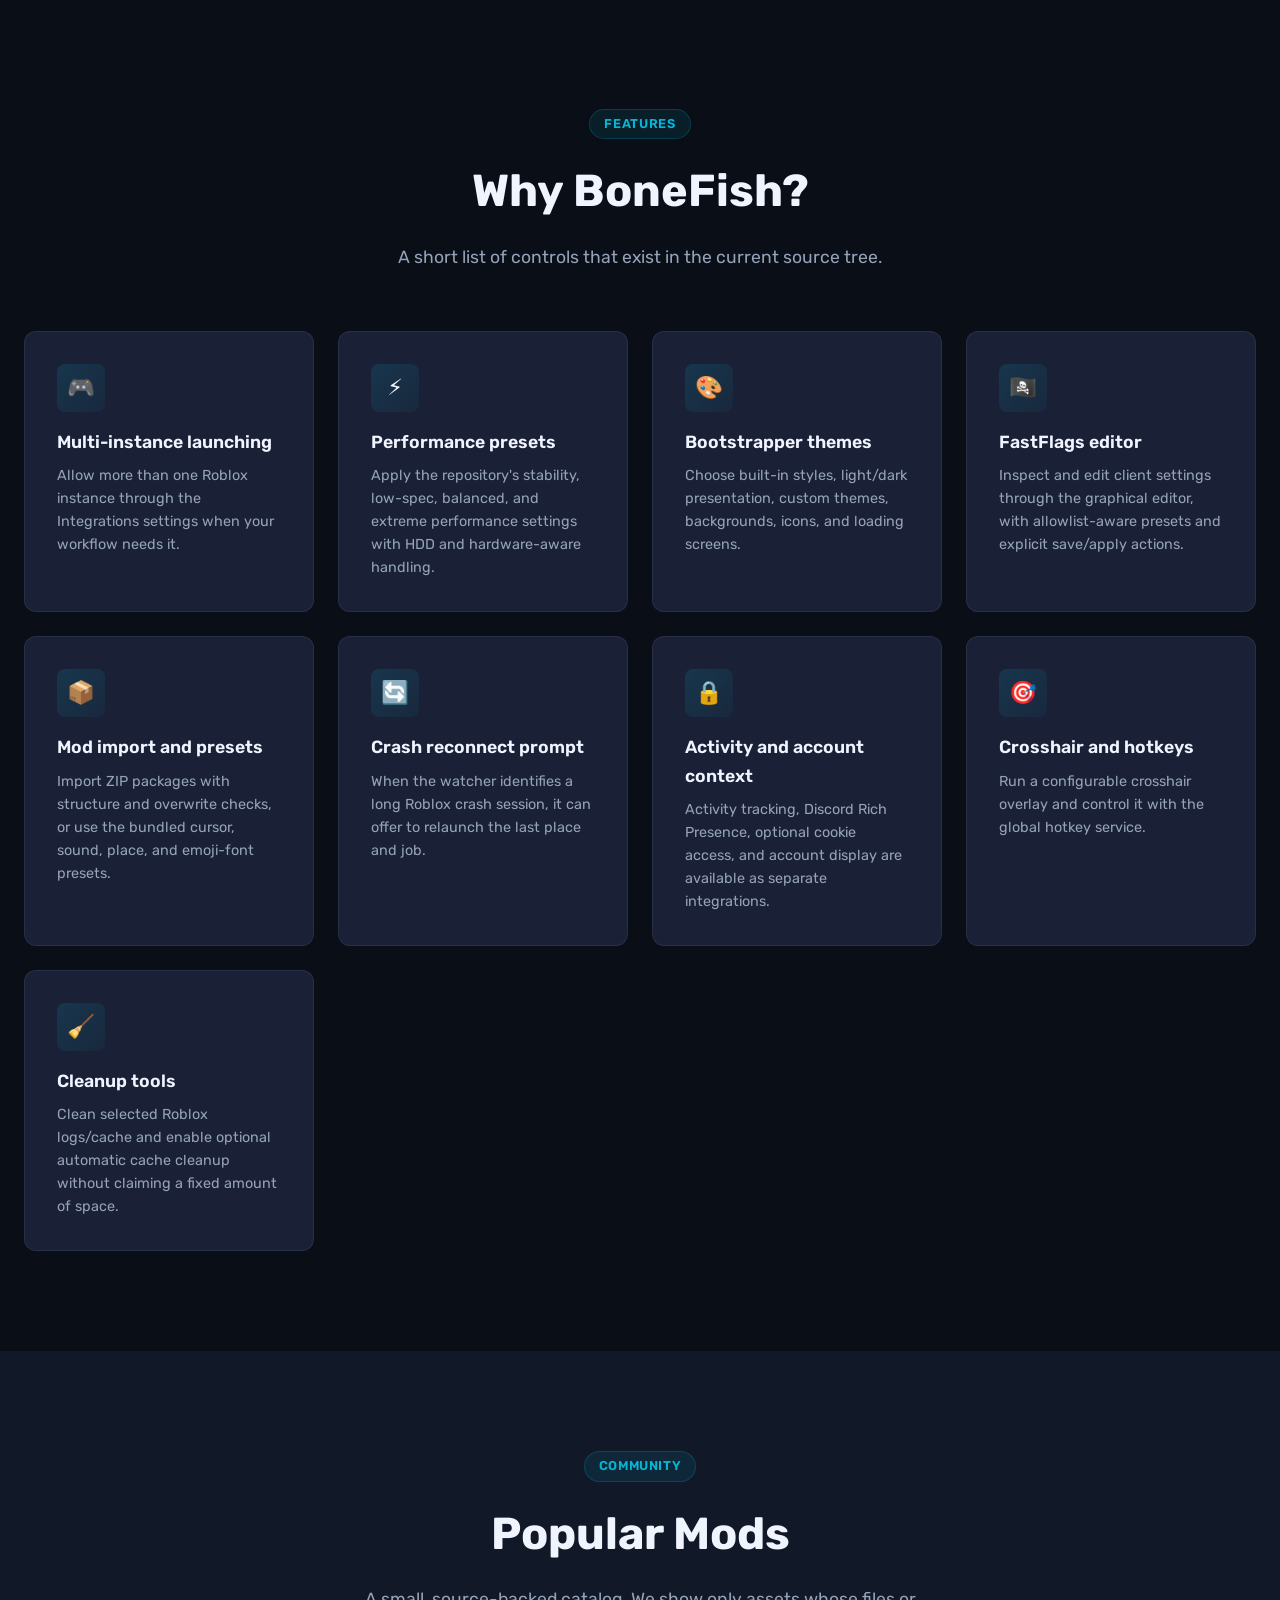
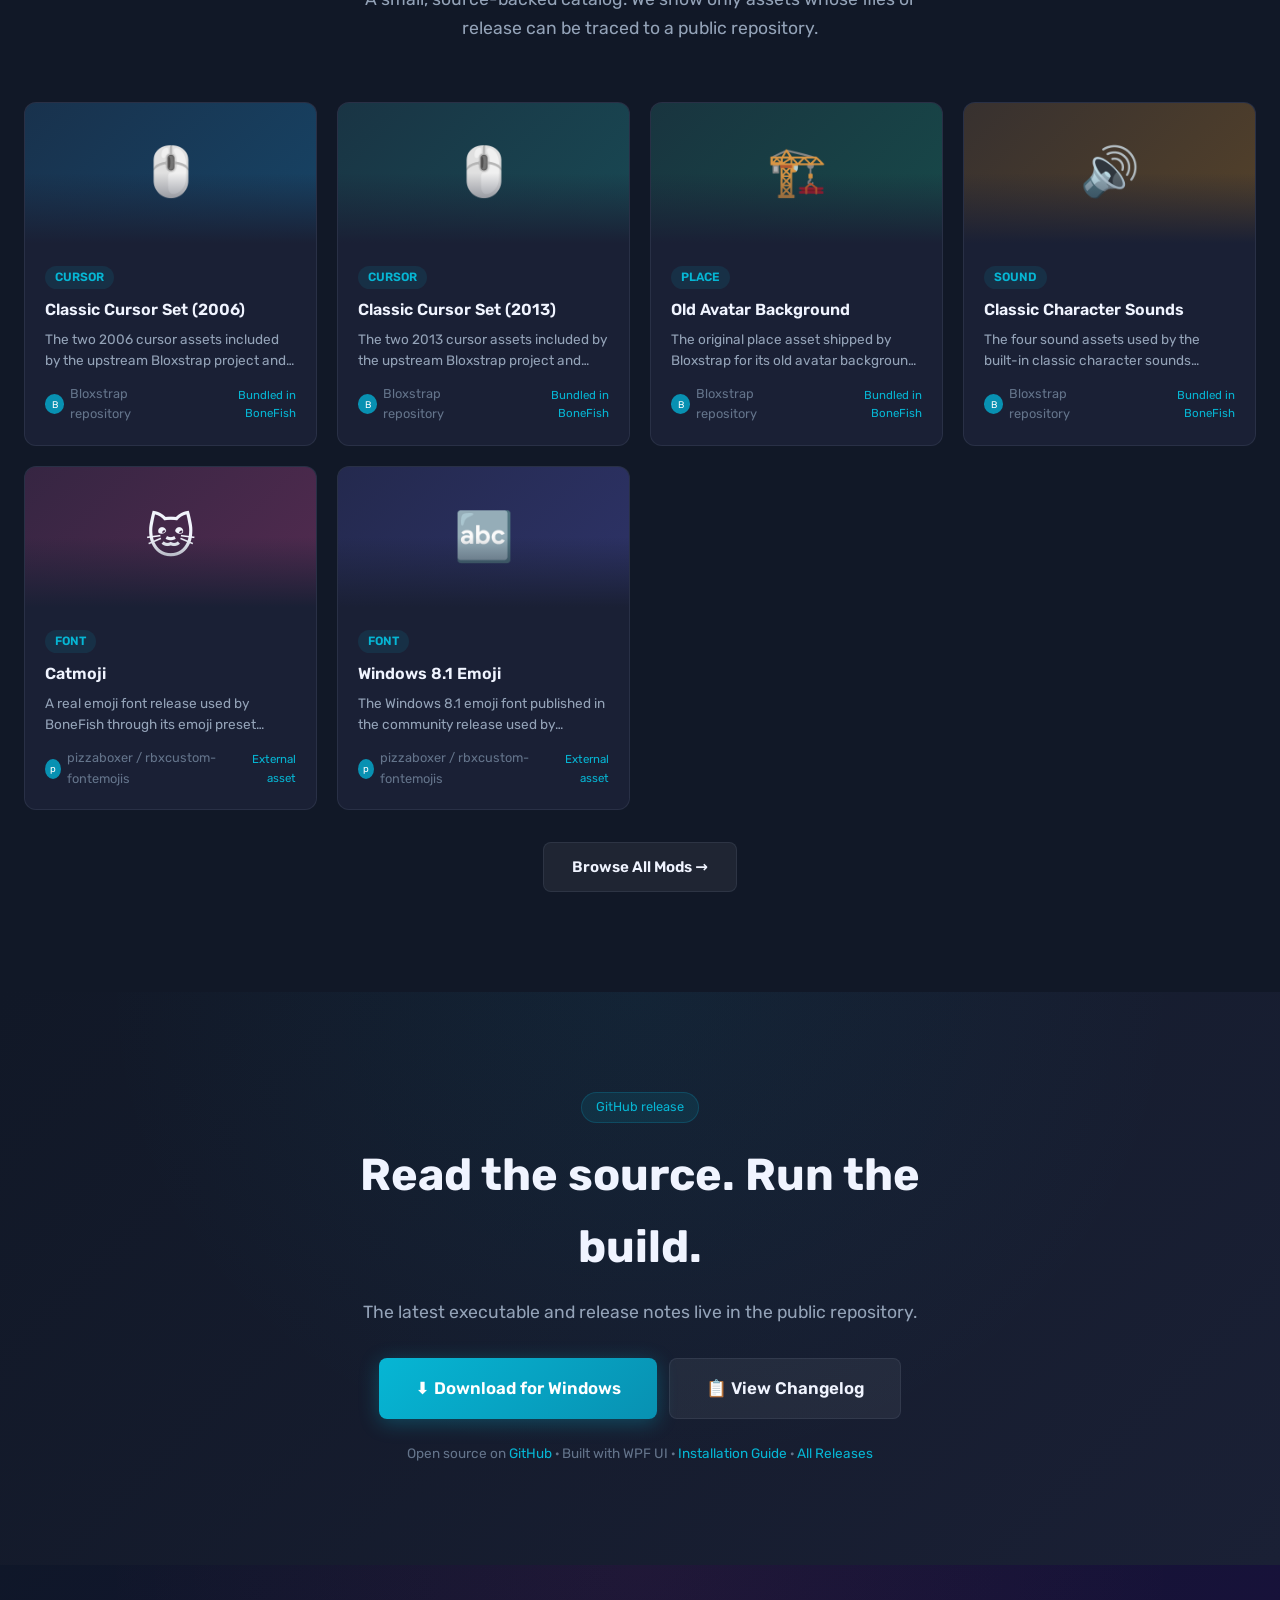
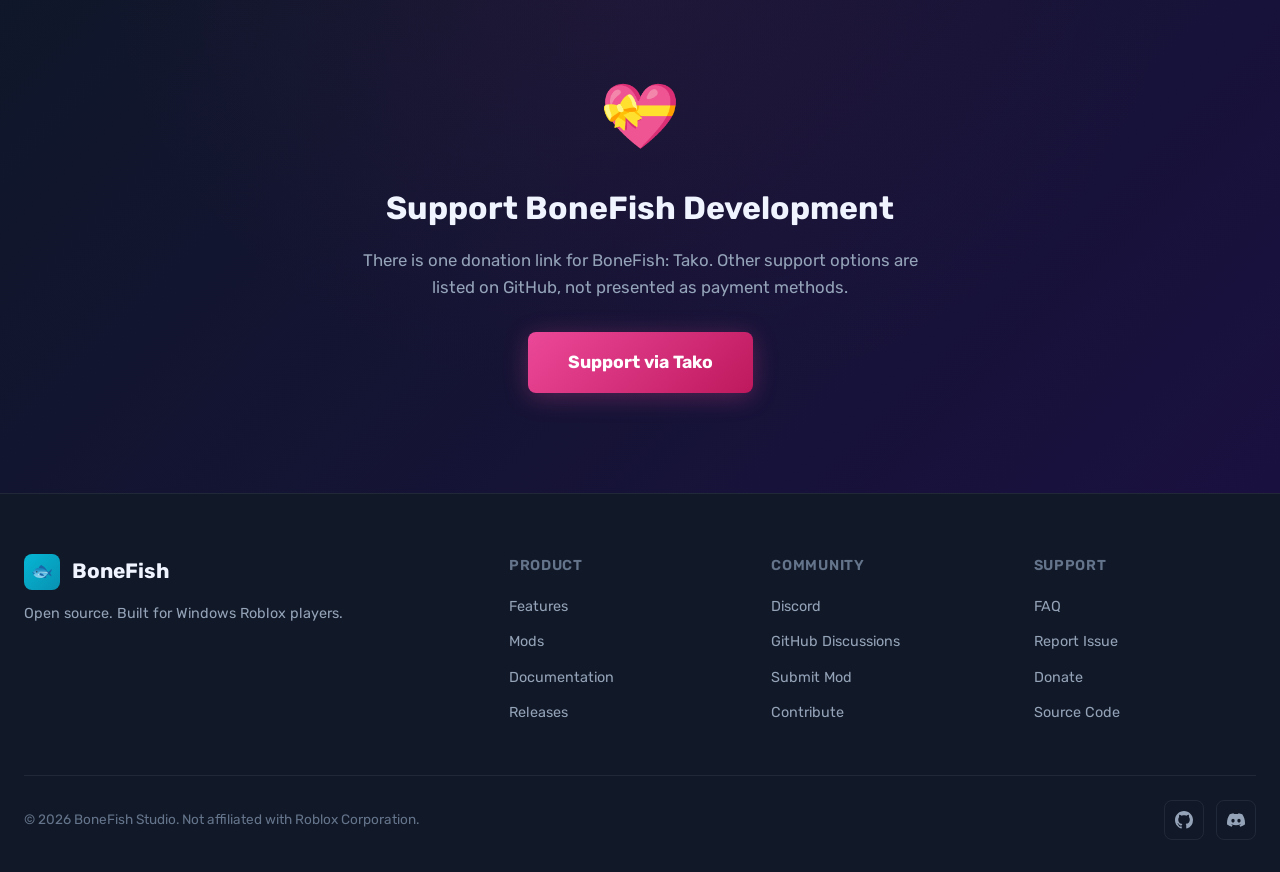
==== commit 24206799: "Add ads.txt + AdSense meta/script on all pages, bump docs version to v7.2.0" ====
--- a/index.html
+++ b/index.html
@@ -4,6 +4,8 @@
   <meta charset="UTF-8">
   <meta name="viewport" content="width=device-width, initial-scale=1.0">
   <meta name="google-adsense-account" content="ca-pub-3161683709161579">
+  <script async src="https://pagead2.googlesyndication.com/pagead/js/adsbygoogle.js?client=ca-pub-3161683709161579"
+     crossorigin="anonymous"></script>
   
   <!-- Primary Meta Tags -->
   <title>BoneFish — Open-Source Roblox Bootstrapper for Windows</title>
